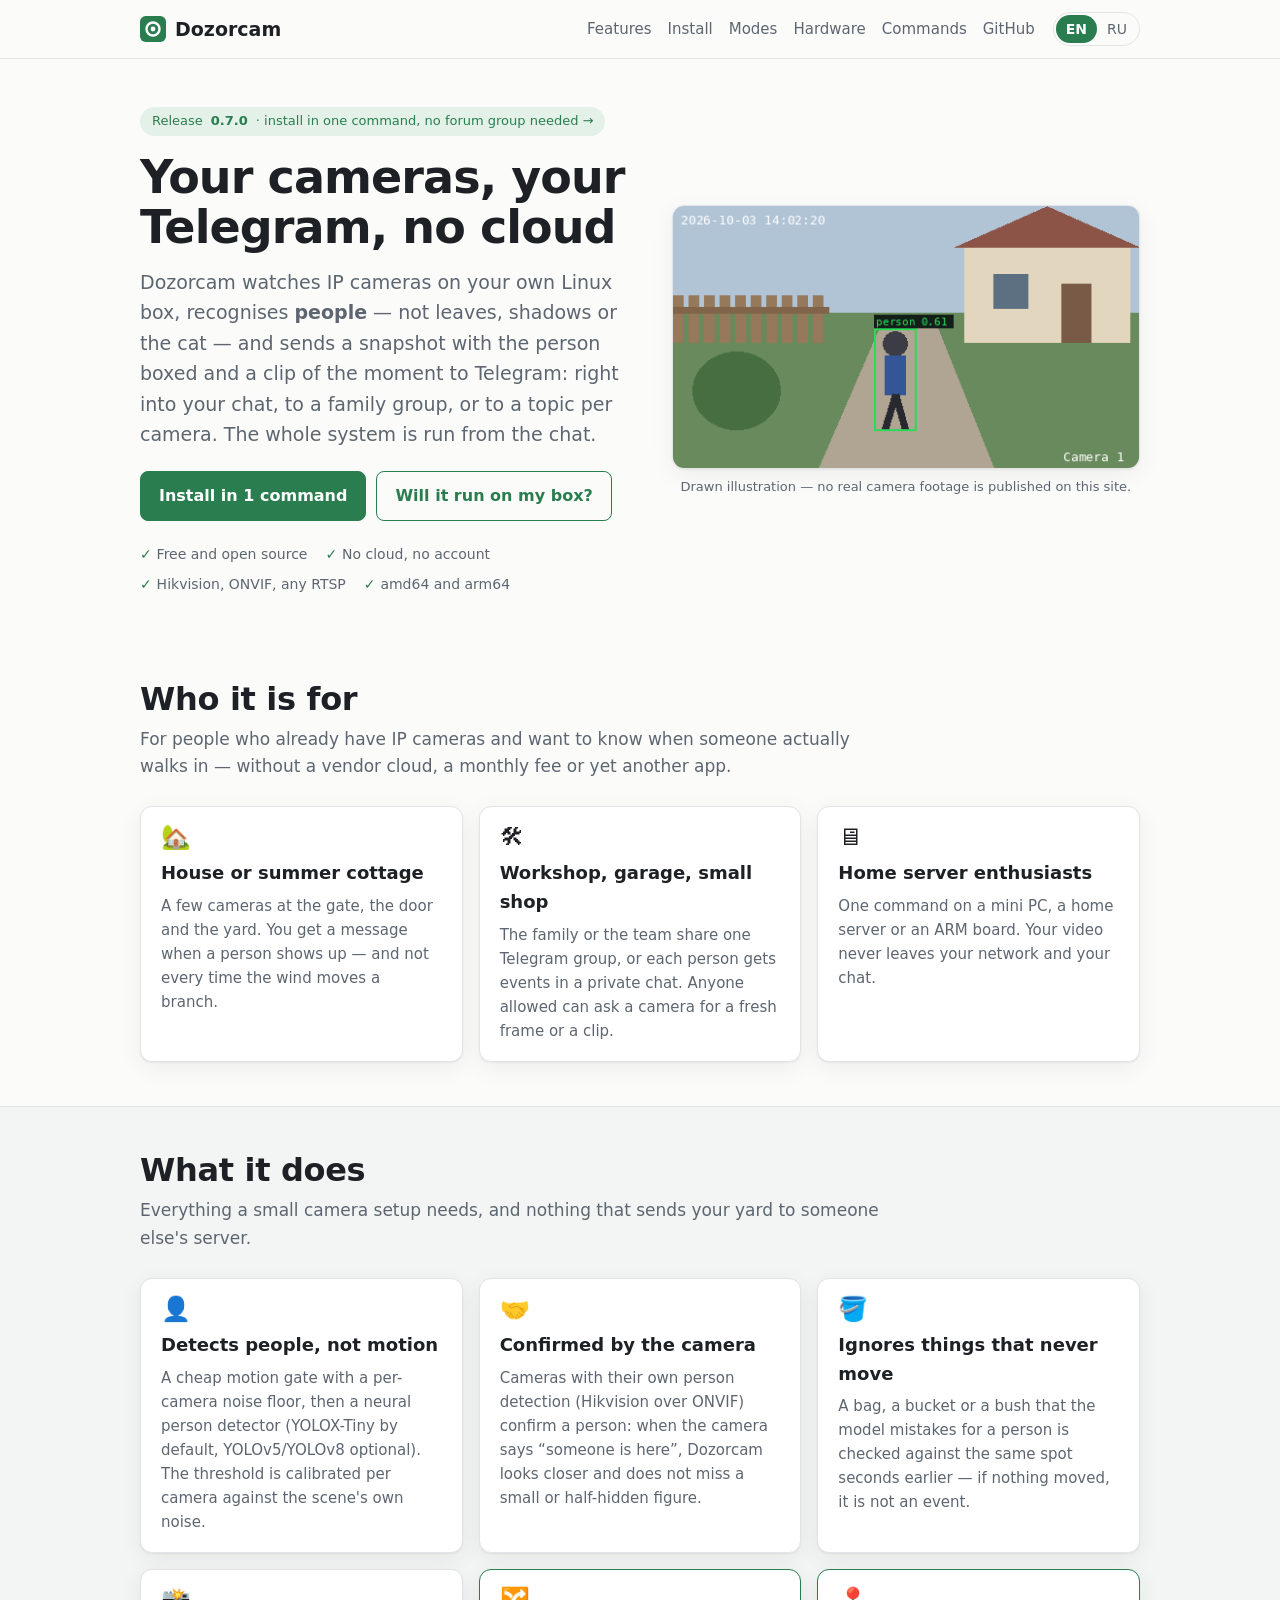
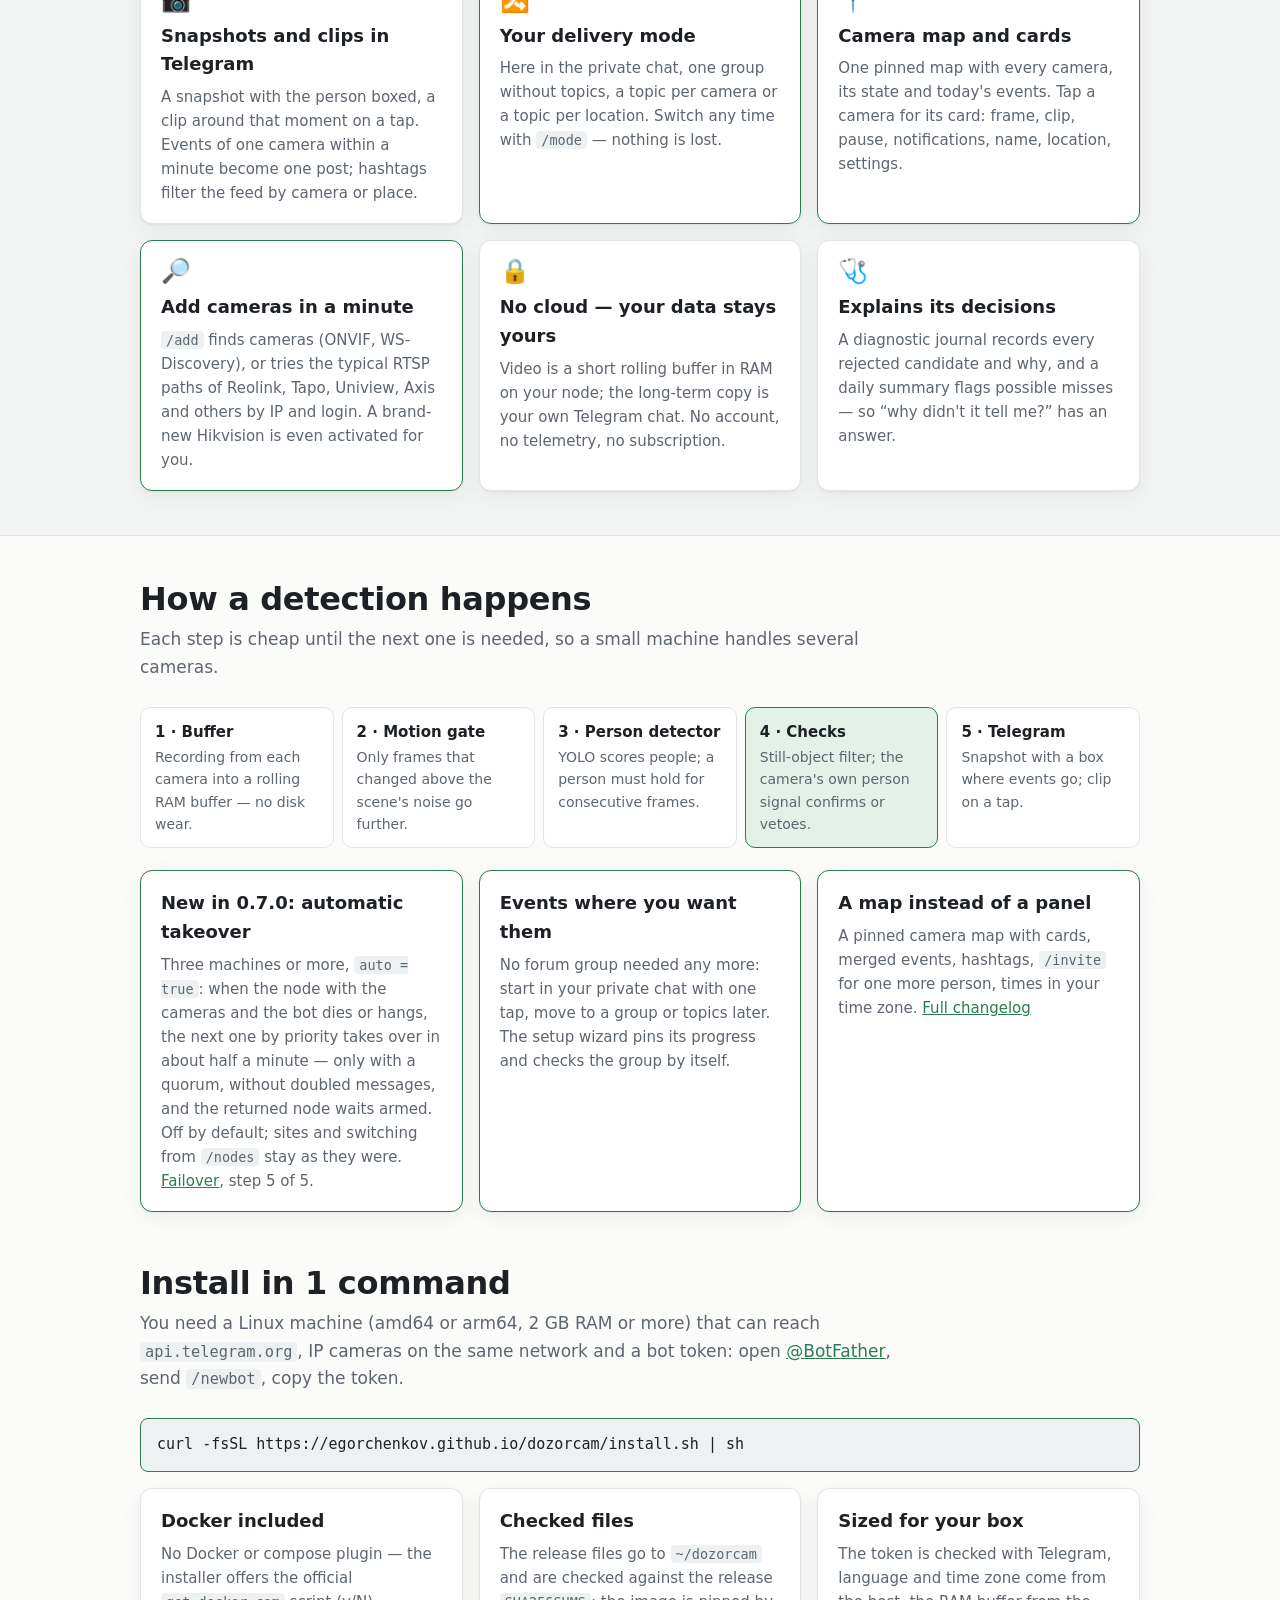
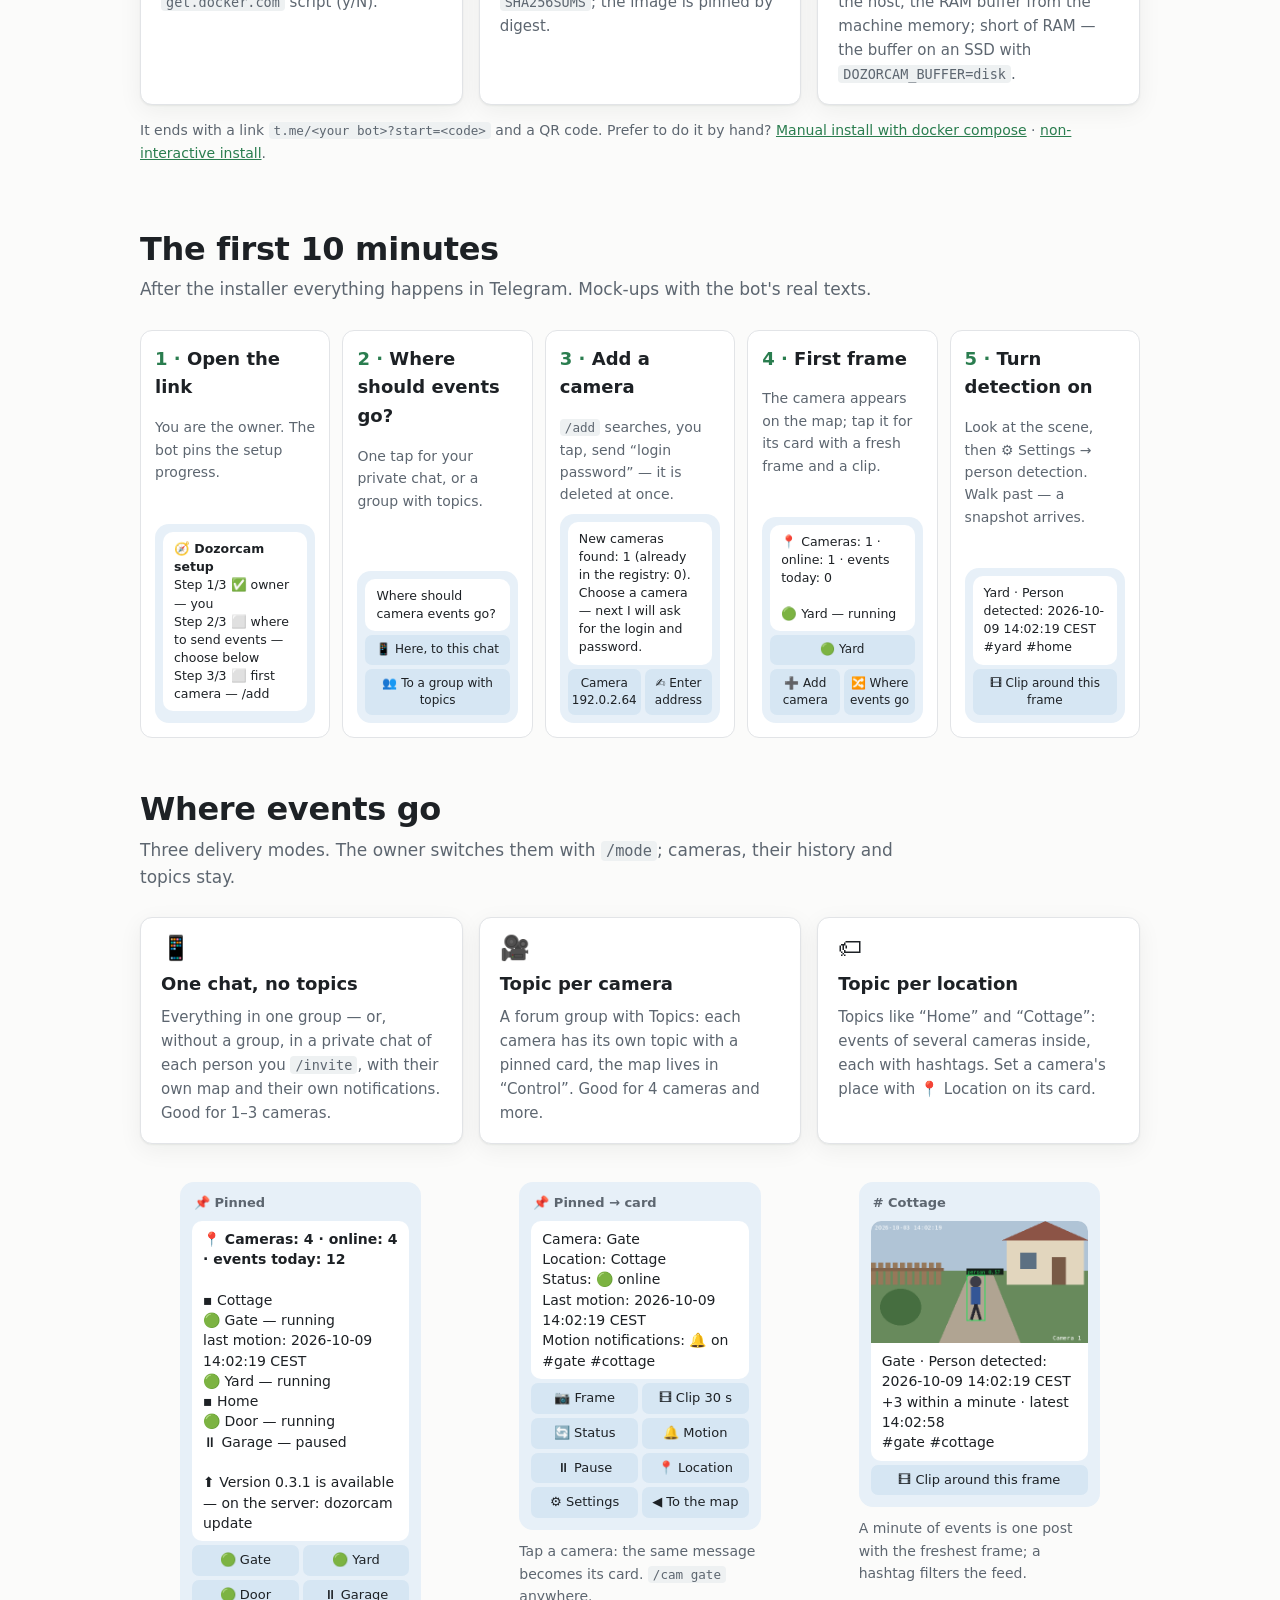
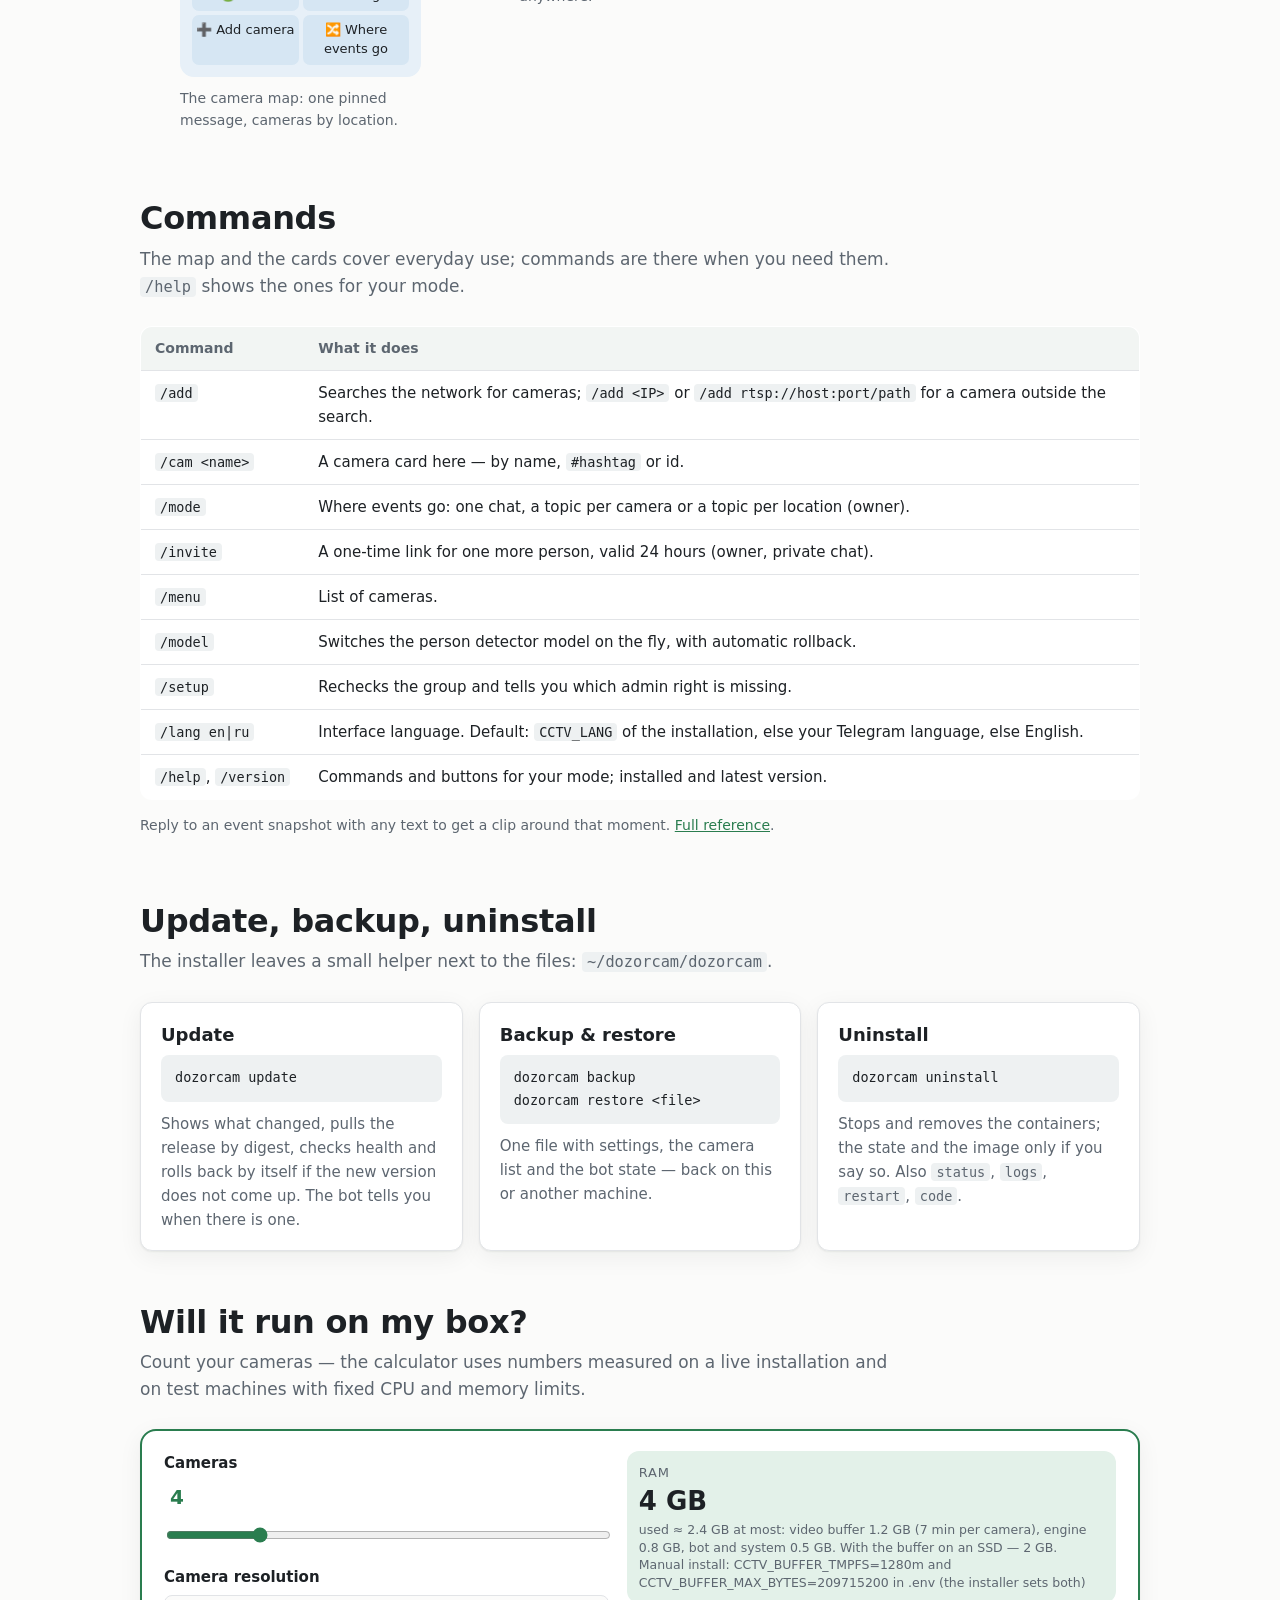
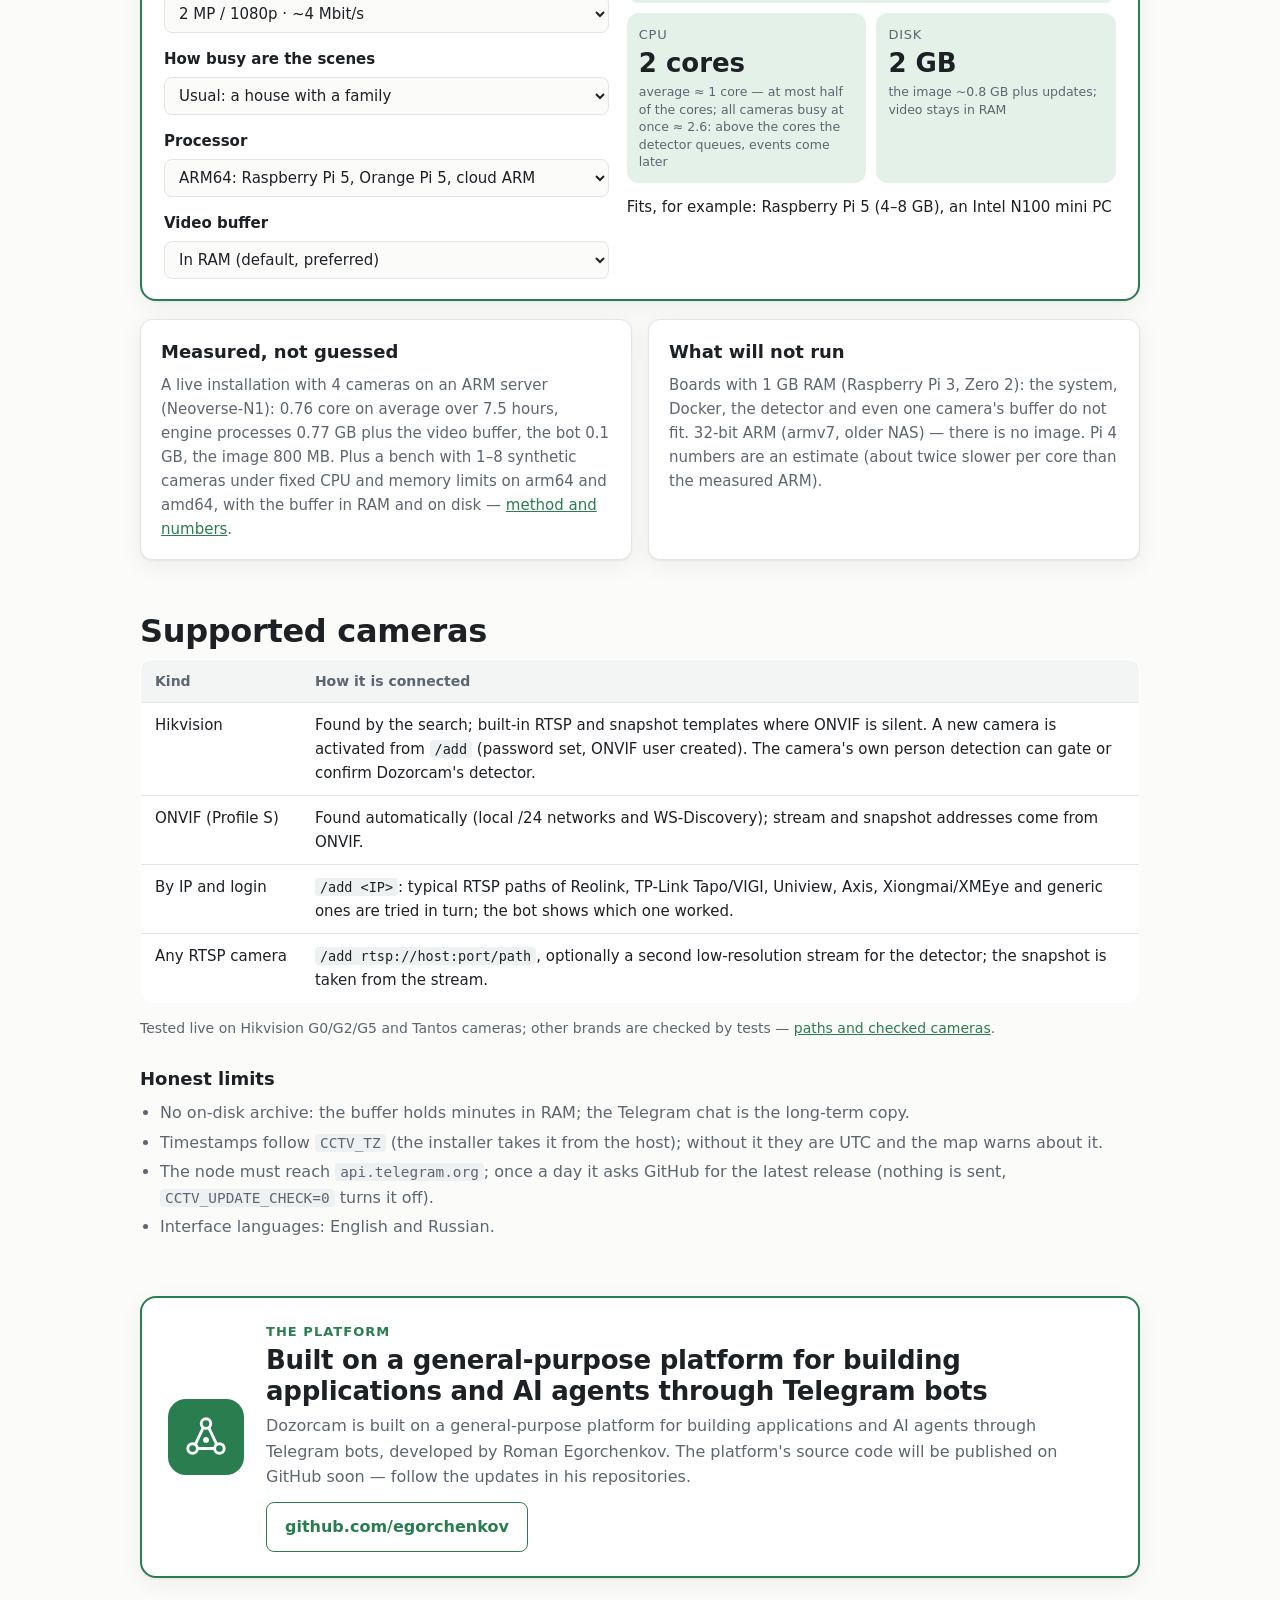
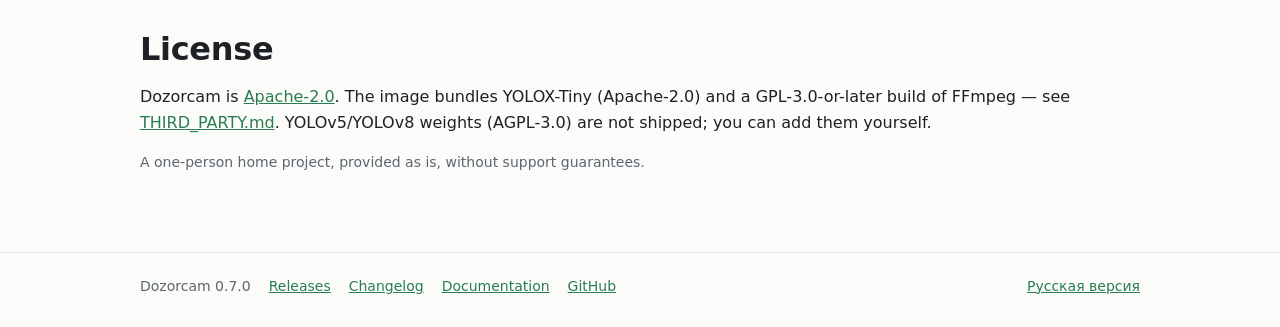
==== docs/site/index.html @ 299aeecd "Dozorcam 0.7.0" ====
<!doctype html>
<html lang="en">
<head>
<meta charset="utf-8">
<meta name="viewport" content="width=device-width, initial-scale=1">
<title>Dozorcam — self-hosted camera watcher with a Telegram front end</title>
<meta name="description" content="Dozorcam watches your IP cameras on your own Linux box, finds people and sends snapshots and clips to Telegram — to your chat, a group or a topic per camera. Install in one command. No cloud, no subscription.">
<meta property="og:title" content="Dozorcam — your cameras, your Telegram, no cloud">
<meta property="og:description" content="Self-hosted person detection for IP cameras with snapshots and clips in Telegram. Install in one command. Open source, Apache-2.0.">
<meta property="og:type" content="website">
<link rel="alternate" hreflang="ru" href="ru/">
<link rel="alternate" hreflang="en" href="./">
<link rel="icon" href="assets/favicon.svg" type="image/svg+xml">
<link rel="stylesheet" href="assets/style.css">
</head>
<body>
<header class="top">
  <div class="wrap">
    <a class="logo" href="./"><svg viewBox="0 0 32 32" aria-hidden="true"><rect width="32" height="32" rx="7" fill="#2a7d4f"/><circle cx="16" cy="16" r="8" fill="none" stroke="#fff" stroke-width="3"/><circle cx="16" cy="16" r="3" fill="#fff"/></svg>Dozorcam</a>
    <nav class="sections" aria-label="Sections">
      <a href="#features">Features</a><a href="#install">Install</a><a href="#modes">Modes</a><a href="#sizing">Hardware</a><a href="#usage">Commands</a><a href="https://github.com/egorchenkov/dozorcam">GitHub</a>
    </nav>
    <nav class="lang" aria-label="Language"><a href="./" aria-current="page">EN</a><a href="ru/" hreflang="ru" lang="ru">RU</a></nav>
  </div>
</header>

<main>
<div class="wrap">
<section class="hero" style="padding-top:48px">
  <div>
    <a class="badge" href="https://github.com/egorchenkov/dozorcam/releases/latest">Release <b><!--site:version-->0.7.0<!--/site--></b> · install in one command, no forum group needed →</a>
    <h1>Your cameras, your Telegram, no cloud</h1>
    <p class="lead">Dozorcam watches IP cameras on your own Linux box, recognises <b>people</b> — not leaves,
    shadows or the cat — and sends a snapshot with the person boxed and a clip of the moment to Telegram:
    right into your chat, to a family group, or to a topic per camera. The whole system is run from the chat.</p>
    <div class="cta">
      <a class="btn primary" href="#install">Install in 1 command</a>
      <a class="btn" href="#sizing">Will it run on my box?</a>
    </div>
    <ul class="facts">
      <li>Free and open source</li><li>No cloud, no account</li><li>Hikvision, ONVIF, any RTSP</li><li>amd64 and arm64</li>
    </ul>
  </div>
  <figure>
    <img src="assets/demo.gif" width="480" height="270" alt="Illustration: a person walks along a garden path and the detector draws a box around them">
    <figcaption>Drawn illustration — no real camera footage is published on this site.</figcaption>
  </figure>
</section>

<section id="who">
  <h2>Who it is for</h2>
  <p class="sub">For people who already have IP cameras and want to know when someone actually walks in — without
  a vendor cloud, a monthly fee or yet another app.</p>
  <div class="grid c3">
    <div class="card"><span class="ico">🏡</span><h3>House or summer cottage</h3><p>A few cameras at the gate, the door and the yard. You get a message when a person shows up — and not every time the wind moves a branch.</p></div>
    <div class="card"><span class="ico">🛠</span><h3>Workshop, garage, small shop</h3><p>The family or the team share one Telegram group, or each person gets events in a private chat. Anyone allowed can ask a camera for a fresh frame or a clip.</p></div>
    <div class="card"><span class="ico">🖥</span><h3>Home server enthusiasts</h3><p>One command on a mini PC, a home server or an ARM board. Your video never leaves your network and your chat.</p></div>
  </div>
</section>
</div>

<section id="features" class="alt">
<div class="wrap">
  <h2>What it does</h2>
  <p class="sub">Everything a small camera setup needs, and nothing that sends your yard to someone else's server.</p>
  <div class="grid c3">
    <div class="card"><span class="ico">👤</span><h3>Detects people, not motion</h3><p>A cheap motion gate with a per-camera noise floor, then a neural person detector (YOLOX-Tiny by default, YOLOv5/YOLOv8 optional). The threshold is calibrated per camera against the scene's own noise.</p></div>
    <div class="card"><span class="ico">🤝</span><h3>Confirmed by the camera</h3><p>Cameras with their own person detection (Hikvision over ONVIF) confirm a person: when the camera says “someone is here”, Dozorcam looks closer and does not miss a small or half-hidden figure.</p></div>
    <div class="card"><span class="ico">🪣</span><h3>Ignores things that never move</h3><p>A bag, a bucket or a bush that the model mistakes for a person is checked against the same spot seconds earlier — if nothing moved, it is not an event.</p></div>
    <div class="card"><span class="ico">📸</span><h3>Snapshots and clips in Telegram</h3><p>A snapshot with the person boxed, a clip around that moment on a tap. Events of one camera within a minute become one post; hashtags filter the feed by camera or place.</p></div>
    <div class="card new"><span class="ico">🔀</span><h3>Your delivery mode</h3><p>Here in the private chat, one group without topics, a topic per camera or a topic per location. Switch any time with <code>/mode</code> — nothing is lost.</p></div>
    <div class="card new"><span class="ico">📍</span><h3>Camera map and cards</h3><p>One pinned map with every camera, its state and today's events. Tap a camera for its card: frame, clip, pause, notifications, name, location, settings.</p></div>
    <div class="card new"><span class="ico">🔎</span><h3>Add cameras in a minute</h3><p><code>/add</code> finds cameras (ONVIF, WS-Discovery), or tries the typical RTSP paths of Reolink, Tapo, Uniview, Axis and others by IP and login. A brand-new Hikvision is even activated for you.</p></div>
    <div class="card"><span class="ico">🔒</span><h3>No cloud — your data stays yours</h3><p>Video is a short rolling buffer in RAM on your node; the long-term copy is your own Telegram chat. No account, no telemetry, no subscription.</p></div>
    <div class="card"><span class="ico">🩺</span><h3>Explains its decisions</h3><p>A diagnostic journal records every rejected candidate and why, and a daily summary flags possible misses — so “why didn't it tell me?” has an answer.</p></div>
  </div>
</div>
</section>

<div class="wrap">
<section id="how">
  <h2>How a detection happens</h2>
  <p class="sub">Each step is cheap until the next one is needed, so a small machine handles several cameras.</p>
  <ol class="flow">
    <li><b>1 · Buffer</b>Recording from each camera into a rolling RAM buffer — no disk wear.</li>
    <li><b>2 · Motion gate</b>Only frames that changed above the scene's noise go further.</li>
    <li><b>3 · Person detector</b>YOLO scores people; a person must hold for consecutive frames.</li>
    <li class="hl"><b>4 · Checks</b>Still-object filter; the camera's own person signal confirms or vetoes.</li>
    <li><b>5 · Telegram</b>Snapshot with a box where events go; clip on a tap.</li>
  </ol>
  <div class="grid c3" style="margin-top:22px">
    <div class="card new"><h3>New in 0.7.0: automatic takeover</h3><p>Three machines or more, <code>auto = true</code>: when the node with the cameras and the bot dies or hangs, the next one by priority takes over in about half a minute — only with a quorum, without doubled messages, and the returned node waits armed. Off by default; sites and switching from <code>/nodes</code> stay as they were. <a href="https://github.com/egorchenkov/dozorcam/blob/master/docs/failover.md">Failover</a>, step 5 of 5.</p></div>
    <div class="card new"><h3>Events where you want them</h3><p>No forum group needed any more: start in your private chat with one tap, move to a group or topics later. The setup wizard pins its progress and checks the group by itself.</p></div>
    <div class="card new"><h3>A map instead of a panel</h3><p>A pinned camera map with cards, merged events, hashtags, <code>/invite</code> for one more person, times in your time zone. <a href="https://github.com/egorchenkov/dozorcam/blob/master/CHANGELOG.md">Full changelog</a></p></div>
  </div>
</section>

<section id="install">
  <h2>Install in 1 command</h2>
  <p class="sub">You need a Linux machine (amd64 or arm64, 2 GB RAM or more) that can reach <code>api.telegram.org</code>, IP cameras on the same network and a bot token: open <a href="https://t.me/BotFather">@BotFather</a>, send <code>/newbot</code>, copy the token.</p>
<pre class="cmd"><code>curl -fsSL https://egorchenkov.github.io/dozorcam/install.sh | sh</code></pre>
  <div class="grid c3" style="margin-top:16px">
    <div class="card"><h3>Docker included</h3><p>No Docker or compose plugin — the installer offers the official <code>get.docker.com</code> script (y/N).</p></div>
    <div class="card"><h3>Checked files</h3><p>The release files go to <code>~/dozorcam</code> and are checked against the release <code>SHA256SUMS</code>; the image is pinned by digest.</p></div>
    <div class="card"><h3>Sized for your box</h3><p>The token is checked with Telegram, language and time zone come from the host, the RAM buffer from the machine memory; short of RAM — the buffer on an SSD with <code>DOZORCAM_BUFFER=disk</code>.</p></div>
  </div>
  <p class="note">It ends with a link <code>t.me/&lt;your bot&gt;?start=&lt;code&gt;</code> and a QR code. Prefer to do it by hand?
  <a href="https://github.com/egorchenkov/dozorcam/blob/master/docs/install.md#manual-install-with-docker-compose">Manual install with docker compose</a> ·
  <a href="https://github.com/egorchenkov/dozorcam/blob/master/docs/install.md#install-in-one-command">non-interactive install</a>.</p>
</section>

<section id="first">
  <h2>The first 10 minutes</h2>
  <p class="sub">After the installer everything happens in Telegram. Mock-ups with the bot's real texts.</p>
  <ol class="ten">
    <li><h3>Open the link</h3><p>You are the owner. The bot pins the setup progress.</p>
      <div class="chat mini"><div class="msg"><p><b>🧭 Dozorcam setup</b>
Step 1/3 ✅ owner — you
Step 2/3 ⬜ where to send events — choose below
Step 3/3 ⬜ first camera — /add</p></div></div></li>
    <li><h3>Where should events go?</h3><p>One tap for your private chat, or a group with topics.</p>
      <div class="chat mini"><div class="msg"><p>Where should camera events go?</p></div>
        <div class="btns"><span class="w">📱 Here, to this chat</span><span class="w">👥 To a group with topics</span></div></div></li>
    <li><h3>Add a camera</h3><p><code>/add</code> searches, you tap, send “login password” — it is deleted at once.</p>
      <div class="chat mini"><div class="msg"><p>New cameras found: 1 (already in the registry: 0).
Choose a camera — next I will ask for the login and password.</p></div>
        <div class="btns"><span>Camera 192.0.2.64</span><span>✍️ Enter address</span></div></div></li>
    <li><h3>First frame</h3><p>The camera appears on the map; tap it for its card with a fresh frame and a clip.</p>
      <div class="chat mini"><div class="msg"><p>📍 Cameras: 1 · online: 1 · events today: 0

🟢 Yard — running</p></div>
        <div class="btns"><span class="w">🟢 Yard</span><span>➕ Add camera</span><span>🔀 Where events go</span></div></div></li>
    <li><h3>Turn detection on</h3><p>Look at the scene, then ⚙️ Settings → person detection. Walk past — a snapshot arrives.</p>
      <div class="chat mini"><div class="msg"><p>Yard · Person detected: 2026-10-09 14:02:19 CEST
#yard #home</p></div>
        <div class="btns"><span class="w">🎞 Clip around this frame</span></div></div></li>
  </ol>
</section>

<section id="modes">
  <h2>Where events go</h2>
  <p class="sub">Three delivery modes. The owner switches them with <code>/mode</code>; cameras, their history and topics stay.</p>
  <div class="grid c3">
    <div class="card"><span class="ico">📱</span><h3>One chat, no topics</h3><p>Everything in one group — or, without a group, in a private chat of each person you <code>/invite</code>, with their own map and their own notifications. Good for 1–3 cameras.</p></div>
    <div class="card"><span class="ico">🎥</span><h3>Topic per camera</h3><p>A forum group with Topics: each camera has its own topic with a pinned card, the map lives in “Control”. Good for 4 cameras and more.</p></div>
    <div class="card"><span class="ico">🏷</span><h3>Topic per location</h3><p>Topics like “Home” and “Cottage”: events of several cameras inside, each with hashtags. Set a camera's place with 📍 Location on its card.</p></div>
  </div>
  <div class="shots" style="margin-top:22px">
    <figure class="shot">
      <div class="chat" aria-label="Camera map, illustration">
        <div class="topic">📌 Pinned</div>
        <div class="msg"><p class="mono"><b>📍 Cameras: 4 · online: 4 · events today: 12</b>

▪️ Cottage
🟢 Gate — running
    last motion: 2026-10-09 14:02:19 CEST
🟢 Yard — running
▪️ Home
🟢 Door — running
⏸ Garage — paused

⬆️ Version 0.3.1 is available — on the server: dozorcam update</p></div>
        <div class="btns"><span>🟢 Gate</span><span>🟢 Yard</span><span>🟢 Door</span><span>⏸ Garage</span><span>➕ Add camera</span><span>🔀 Where events go</span></div>
      </div>
      <figcaption>The camera map: one pinned message, cameras by location.</figcaption>
    </figure>
    <figure class="shot">
      <div class="chat" aria-label="Camera card, illustration">
        <div class="topic">📌 Pinned → card</div>
        <div class="msg"><p>Camera: Gate
Location: Cottage
Status: 🟢 online
Last motion: 2026-10-09 14:02:19 CEST
Motion notifications: 🔔 on
#gate #cottage</p></div>
        <div class="btns"><span>📷 Frame</span><span>🎞 Clip 30 s</span><span>🔄 Status</span><span>🔔 Motion</span><span>⏸ Pause</span><span>📍 Location</span><span>⚙️ Settings</span><span>◀ To the map</span></div>
      </div>
      <figcaption>Tap a camera: the same message becomes its card. <code>/cam gate</code> anywhere.</figcaption>
    </figure>
    <figure class="shot">
      <div class="chat" aria-label="Merged event, illustration">
        <div class="topic"># Cottage</div>
        <div class="msg"><img src="assets/event.png" width="480" height="270" alt="Event snapshot: a person on the path inside a detection box">
          <p>Gate · Person detected: 2026-10-09 14:02:19 CEST
+3 within a minute · latest 14:02:58
#gate #cottage</p></div>
        <div class="btns"><span class="w">🎞 Clip around this frame</span></div>
      </div>
      <figcaption>A minute of events is one post with the freshest frame; a hashtag filters the feed.</figcaption>
    </figure>
  </div>
</section>

<section id="usage">
  <h2>Commands</h2>
  <p class="sub">The map and the cards cover everyday use; commands are there when you need them. <code>/help</code> shows the ones for your mode.</p>
  <div class="table-scroll">
  <table>
    <tr><th>Command</th><th>What it does</th></tr>
    <tr><td><code>/add</code></td><td>Searches the network for cameras; <code>/add &lt;IP&gt;</code> or <code>/add rtsp://host:port/path</code> for a camera outside the search.</td></tr>
    <tr><td><code>/cam &lt;name&gt;</code></td><td>A camera card here — by name, <code>#hashtag</code> or id.</td></tr>
    <tr><td><code>/mode</code></td><td>Where events go: one chat, a topic per camera or a topic per location (owner).</td></tr>
    <tr><td><code>/invite</code></td><td>A one-time link for one more person, valid 24 hours (owner, private chat).</td></tr>
    <tr><td><code>/menu</code></td><td>List of cameras.</td></tr>
    <tr><td><code>/model</code></td><td>Switches the person detector model on the fly, with automatic rollback.</td></tr>
    <tr><td><code>/setup</code></td><td>Rechecks the group and tells you which admin right is missing.</td></tr>
    <tr><td><code>/lang en|ru</code></td><td>Interface language. Default: <code>CCTV_LANG</code> of the installation, else your Telegram language, else English.</td></tr>
    <tr><td><code>/help</code>, <code>/version</code></td><td>Commands and buttons for your mode; installed and latest version.</td></tr>
  </table>
  </div>
  <p class="note">Reply to an event snapshot with any text to get a clip around that moment.
  <a href="https://github.com/egorchenkov/dozorcam/blob/master/docs/reference.md">Full reference</a>.</p>
</section>

<section id="life">
  <h2>Update, backup, uninstall</h2>
  <p class="sub">The installer leaves a small helper next to the files: <code>~/dozorcam/dozorcam</code>.</p>
  <div class="grid c3">
    <div class="card"><h3>Update</h3><pre><code>dozorcam update</code></pre><p>Shows what changed, pulls the release by digest, checks health and rolls back by itself if the new version does not come up. The bot tells you when there is one.</p></div>
    <div class="card"><h3>Backup &amp; restore</h3><pre><code>dozorcam backup
dozorcam restore &lt;file&gt;</code></pre><p>One file with settings, the camera list and the bot state — back on this or another machine.</p></div>
    <div class="card"><h3>Uninstall</h3><pre><code>dozorcam uninstall</code></pre><p>Stops and removes the containers; the state and the image only if you say so. Also <code>status</code>, <code>logs</code>, <code>restart</code>, <code>code</code>.</p></div>
  </div>
</section>

<section id="sizing">
  <h2>Will it run on my box?</h2>
  <p class="sub">Count your cameras — the calculator uses numbers measured on a live installation and on test machines with fixed CPU and memory limits.</p>
  <div class="calc" id="calc">
    <form class="calc-in" onsubmit="return false">
      <label>Cameras <output id="c-n-out">4</output>
        <input type="range" id="c-n" min="1" max="16" value="4"></label>
      <label>Camera resolution
        <select id="c-res">
          <option value="4">2 MP / 1080p · ~4 Mbit/s</option>
          <option value="6">4–5 MP · ~6 Mbit/s</option>
          <option value="8">8 MP / 4K · ~8 Mbit/s</option>
          <option value="2">H.265 or a low bitrate · ~2 Mbit/s</option>
        </select></label>
      <label>How busy are the scenes
        <select id="c-act">
          <option value="0.05">Quiet: a yard, a door at night</option>
          <option value="0.15" selected>Usual: a house with a family</option>
          <option value="0.4">Busy: a street, trees in the wind</option>
        </select></label>
      <label>Processor
        <select id="c-arch">
          <option value="arm">ARM64: Raspberry Pi 5, Orange Pi 5, cloud ARM</option>
          <option value="n100">x86-64 mini PC: Intel N100 and similar</option>
          <option value="x86">x86-64 desktop or server CPU, 2020 or newer</option>
          <option value="a72">ARM64, older: Raspberry Pi 4</option>
        </select></label>
      <label>Video buffer
        <select id="c-buf">
          <option value="ram" selected>In RAM (default, preferred)</option>
          <option value="ssd">On an SSD (when RAM is short)</option>
        </select></label>
    </form>
    <div class="calc-out" aria-live="polite">
      <div class="res"><span>RAM</span><b id="r-ram">4 GB</b><small id="r-ram-d"></small></div>
      <div class="res"><span>CPU</span><b id="r-cpu">4 cores</b><small id="r-cpu-d"></small></div>
      <div class="res"><span>Disk</span><b id="r-disk">2 GB</b><small id="r-disk-d">the image ~0.8 GB plus updates; video stays in RAM</small></div>
      <p class="pick" id="r-pick"></p>
      <p class="warn" id="r-warn" hidden></p>
    </div>
  </div>
  <noscript><p class="note">The calculator needs JavaScript. Rule of thumb for 2 MP cameras: 1–2 — 2 GB RAM and 2 cores, 3–4 — 4 GB and 2 cores, 5–8 — 4–6 GB and 4 cores, 9–16 — 8–16 GB and 6–8 cores; with the video buffer on an SSD RAM drops to 2 GB up to 6 cameras and 4 GB up to 16.</p></noscript>
  <div class="grid c2" style="margin-top:18px">
    <div class="card"><h3>Measured, not guessed</h3><p>A live installation with 4 cameras on an ARM server (Neoverse-N1): 0.76 core on average over 7.5 hours, engine processes 0.77 GB plus the video buffer, the bot 0.1 GB, the image 800 MB. Plus a bench with 1–8 synthetic cameras under fixed CPU and memory limits on arm64 and amd64, with the buffer in RAM and on disk — <a href="https://github.com/egorchenkov/dozorcam/blob/master/docs/sizing.md">method and numbers</a>.</p></div>
    <div class="card"><h3>What will not run</h3><p>Boards with 1 GB RAM (Raspberry Pi 3, Zero 2): the system, Docker, the detector and even one camera's buffer do not fit. 32-bit ARM (armv7, older NAS) — there is no image. Pi 4 numbers are an estimate (about twice slower per core than the measured ARM).</p></div>
  </div>
</section>

<section id="cameras">
  <h2>Supported cameras</h2>
  <div class="table-scroll">
  <table>
    <tr><th>Kind</th><th>How it is connected</th></tr>
    <tr><td>Hikvision</td><td>Found by the search; built-in RTSP and snapshot templates where ONVIF is silent. A new camera is activated from <code>/add</code> (password set, ONVIF user created). The camera's own person detection can gate or confirm Dozorcam's detector.</td></tr>
    <tr><td>ONVIF (Profile S)</td><td>Found automatically (local /24 networks and WS-Discovery); stream and snapshot addresses come from ONVIF.</td></tr>
    <tr><td>By IP and login</td><td><code>/add &lt;IP&gt;</code>: typical RTSP paths of Reolink, TP-Link Tapo/VIGI, Uniview, Axis, Xiongmai/XMEye and generic ones are tried in turn; the bot shows which one worked.</td></tr>
    <tr><td>Any RTSP camera</td><td><code>/add rtsp://host:port/path</code>, optionally a second low-resolution stream for the detector; the snapshot is taken from the stream.</td></tr>
  </table>
  </div>
  <p class="note">Tested live on Hikvision G0/G2/G5 and Tantos cameras; other brands are checked by tests — <a href="https://github.com/egorchenkov/dozorcam/blob/master/docs/cameras.md">paths and checked cameras</a>.</p>
  <h3 style="margin-top:26px">Honest limits</h3>
  <ul class="limits">
    <li>No on-disk archive: the buffer holds minutes in RAM; the Telegram chat is the long-term copy.</li>
    <li>Timestamps follow <code>CCTV_TZ</code> (the installer takes it from the host); without it they are UTC and the map warns about it.</li>
    <li>The node must reach <code>api.telegram.org</code>; once a day it asks GitHub for the latest release (nothing is sent, <code>CCTV_UPDATE_CHECK=0</code> turns it off).</li>
    <li>Interface languages: English and Russian.</li>
  </ul>
</section>

<section id="platform">
  <div class="platform">
    <div class="mark" aria-hidden="true"><svg viewBox="0 0 48 48" fill="none" stroke="#fff" stroke-width="3" stroke-linecap="round" stroke-linejoin="round"><circle cx="24" cy="10" r="5"/><circle cx="10" cy="36" r="5"/><circle cx="38" cy="36" r="5"/><path d="M21 14.5 13 31.5M27 14.5l8 17M15 36h18"/><circle cx="24" cy="27" r="3" fill="#fff" stroke="none"/></svg></div>
    <div>
      <div class="kicker">The platform</div>
      <h2>Built on <!--site:platform.en-->a general-purpose platform for building applications and AI agents through Telegram bots<!--/site--></h2>
      <p>Dozorcam is built on <!--site:platform.en-->a general-purpose platform for building applications and AI agents through Telegram bots<!--/site-->, developed by Roman Egorchenkov.
      The platform's source code will be published on GitHub soon — follow the updates in his repositories.</p>
      <a class="btn" href="https://github.com/egorchenkov">github.com/egorchenkov</a>
    </div>
  </div>
</section>

<section id="license">
  <h2>License</h2>
  <p>Dozorcam is <a href="https://github.com/egorchenkov/dozorcam/blob/master/LICENSE">Apache-2.0</a>. The image bundles
  YOLOX-Tiny (Apache-2.0) and a GPL-3.0-or-later build of FFmpeg — see
  <a href="https://github.com/egorchenkov/dozorcam/blob/master/THIRD_PARTY.md">THIRD_PARTY.md</a>. YOLOv5/YOLOv8 weights
  (AGPL-3.0) are not shipped; you can add them yourself.</p>
  <p class="note">A one-person home project, provided as is, without support guarantees.</p>
</section>
</div>
</main>

<footer>
  <div class="wrap">
    <span>Dozorcam <!--site:version-->0.7.0<!--/site--></span>
    <a href="https://github.com/egorchenkov/dozorcam/releases">Releases</a>
    <a href="https://github.com/egorchenkov/dozorcam/blob/master/CHANGELOG.md">Changelog</a>
    <a href="https://github.com/egorchenkov/dozorcam/blob/master/docs/README.md">Documentation</a>
    <a href="https://github.com/egorchenkov/dozorcam">GitHub</a>
    <span class="sep"></span>
    <a href="ru/" hreflang="ru" lang="ru">Русская версия</a>
  </div>
</footer>
<script>
var CALC_TEXT = {
  gb: " GB", cores: function (n) { return n + (n === 1 ? " core" : " cores"); },
  over: "more than 32 GB",
  ramD: "used ≈ {use} GB at most: video buffer {buf} GB ({min} min per camera), engine {eng} GB, bot and system {sys} GB",
  ramSsd: "used ≈ {use} GB: engine {eng} GB, bot and system {sys} GB; the video buffer is on the SSD",
  ssdHint: "With the buffer on an SSD — {gb} GB",
  tmpfs: "Manual install: CCTV_BUFFER_TMPFS={tmpfs}m and CCTV_BUFFER_MAX_BYTES={cap} in .env (the installer sets both)",
  cpuD: "average ≈ {avg} core — at most half of the cores; all cameras busy at once ≈ {peak}: above the cores the detector queues, events come later",
  diskRam: "the image ~0.8 GB plus updates; video stays in RAM",
  diskSsd: "SSD: image and updates plus the buffer {buf} GB; writes ≈ {rate} MB/s nonstop, ≈ {tb} TB a year — compare with the TBW of your SSD. Not an HDD or an SD card",
  pick: { 2: "Raspberry Pi 4/5 (2 GB+), Orange Pi 5, any mini PC", 4: "Raspberry Pi 5 (4–8 GB), an Intel N100 mini PC",
          8: "Intel N100/N305 mini PC with 8 GB, a home server", 16: "a home server or a NAS with 16 GB (amd64/arm64)",
          32: "a server with 32 GB — or split cameras between two installations" },
  example: "Fits, for example: ",
  slow: "Pi 4 numbers are an estimate: its cores are about twice slower than the measured ARM.",
  lag: "So many busy scenes keep the detector queue full: events will come late. Use the camera's own person detection or split the cameras between two installations.",
  est: "Mini PC numbers are an estimate: an N100 core counted like one vCPU of the measured x86 server, the person model a bit slower (no AVX-512).",
  split: "More than 16 GB: better split the cameras between two installations."
};
</script>
<script src="assets/calc.js"></script>
</body>
</html>
---- docs/site/assets/style.css ----
:root {
  --bg: #fbfbfa; --bg2: #f2f5f3; --fg: #1d2125; --muted: #5d6670; --line: #e2e4e7;
  --accent: #2a7d4f; --accent-soft: #e3f1e9; --code: #eef1f2; --card: #ffffff;
  --tg: #e7f0f8; --tg-btn: #d6e6f3; --tg-msg: #ffffff; --warn: #9a6a12;
  --shadow: 0 1px 2px rgba(20, 30, 25, .06), 0 6px 24px rgba(20, 30, 25, .06);
}
@media (prefers-color-scheme: dark) {
  :root { --bg: #15181b; --bg2: #1b1f23; --fg: #e6e8ea; --muted: #9aa3ad; --line: #2b3036;
          --accent: #5cc48a; --accent-soft: #1d3428; --code: #1f2428; --card: #1c2024;
          --tg: #1e2a35; --tg-btn: #26394a; --tg-msg: #17212b; --warn: #e0b45a;
          --shadow: 0 1px 2px rgba(0, 0, 0, .3), 0 6px 24px rgba(0, 0, 0, .25); }
}
* { box-sizing: border-box; }
html { scroll-behavior: smooth; scroll-padding-top: 70px; }
body { margin: 0; background: var(--bg); color: var(--fg);
       font: 16px/1.6 system-ui, -apple-system, "Segoe UI", Roboto, sans-serif;
       -webkit-text-size-adjust: 100%; }
a { color: var(--accent); }
img { max-width: 100%; }
.wrap { max-width: 1040px; margin: 0 auto; padding: 0 20px; }

/* Шапка: логотип, якоря разделов, язык */
header.top { position: sticky; top: 0; z-index: 5; background: color-mix(in srgb, var(--bg) 88%, transparent);
             backdrop-filter: blur(8px); border-bottom: 1px solid var(--line); }
header.top .wrap { display: flex; align-items: center; gap: 18px; height: 58px; }
.logo { display: flex; align-items: center; gap: 9px; font-weight: 700; font-size: 19px;
        color: var(--fg); text-decoration: none; white-space: nowrap; }
.logo svg { width: 26px; height: 26px; flex: none; }
nav.sections { display: flex; gap: 16px; margin-left: auto; font-size: 15px; }
nav.sections a, nav.lang a { color: var(--muted); text-decoration: none; }
nav.sections a:hover, nav.lang a:hover { color: var(--fg); }
nav.lang { display: flex; border: 1px solid var(--line); border-radius: 999px; padding: 2px; font-size: 14px; }
nav.lang a { padding: 3px 10px; border-radius: 999px; }
nav.lang a[aria-current] { background: var(--accent); color: #fff; font-weight: 600; }

/* Первый экран */
.hero { display: grid; grid-template-columns: 1.05fr 1fr; gap: 40px; align-items: center; padding: 56px 0 40px; }
.badge { display: inline-flex; gap: 8px; align-items: center; font-size: 13px; color: var(--accent);
         background: var(--accent-soft); border-radius: 999px; padding: 4px 12px; text-decoration: none; }
.badge b { font-weight: 700; }
h1 { font-size: 46px; line-height: 1.1; letter-spacing: -0.02em; margin: 16px 0 14px; }
.lead { font-size: 19px; color: var(--muted); margin: 0 0 22px; }
.cta { display: flex; flex-wrap: wrap; gap: 10px; }
.btn { display: inline-block; padding: 11px 18px; border-radius: 8px; border: 1px solid var(--accent);
       text-decoration: none; font-weight: 600; }
.btn.primary { background: var(--accent); color: #fff; }
.facts { display: flex; flex-wrap: wrap; gap: 8px 18px; margin: 22px 0 0; padding: 0; list-style: none;
         font-size: 14px; color: var(--muted); }
.facts li::before { content: "✓ "; color: var(--accent); font-weight: 700; }
.hero figure { margin: 0; }
.hero img { display: block; width: 100%; height: auto; border-radius: 12px; border: 1px solid var(--line);
            box-shadow: var(--shadow); }
.hero figcaption { font-size: 13px; color: var(--muted); margin-top: 8px; text-align: center; }

/* Разделы */
section { padding: 44px 0 8px; }
section.alt { background: var(--bg2); border-top: 1px solid var(--line); border-bottom: 1px solid var(--line);
              padding-bottom: 44px; margin-top: 36px; }
h2 { font-size: 32px; line-height: 1.2; letter-spacing: -0.01em; margin: 0 0 8px; }
.sub { color: var(--muted); font-size: 17px; margin: 0 0 26px; max-width: 760px; }
h3 { font-size: 18px; margin: 0 0 6px; }

.grid { display: grid; gap: 16px; }
.grid > *, .shots > *, .hero > * { min-width: 0; }
.grid.c3 { grid-template-columns: repeat(3, 1fr); }
.grid.c2 { grid-template-columns: repeat(2, 1fr); }
.card { background: var(--card); border: 1px solid var(--line); border-radius: 12px; padding: 18px 20px;
        box-shadow: var(--shadow); }
.card p { margin: 0; color: var(--muted); font-size: 15px; }
.card .ico { font-size: 24px; line-height: 1; margin-bottom: 10px; display: block; }
.card.new { border-color: var(--accent); }

/* Как устроено распознавание */
.flow { display: flex; flex-wrap: wrap; align-items: stretch; gap: 8px; margin: 6px 0 14px; padding: 0; list-style: none; }
.flow li { flex: 1 1 140px; background: var(--card); border: 1px solid var(--line); border-radius: 10px;
           padding: 12px 14px; font-size: 14px; color: var(--muted); position: relative; }
.flow li b { display: block; color: var(--fg); font-size: 15px; margin-bottom: 2px; }
.flow li.hl { border-color: var(--accent); background: var(--accent-soft); }

/* Установка */
ol.steps { list-style: none; counter-reset: s; padding: 0; margin: 0; display: grid; gap: 14px; }
ol.steps > li { min-width: 0; counter-increment: s; position: relative; padding: 16px 20px 16px 64px; background: var(--card);
                border: 1px solid var(--line); border-radius: 12px; }
ol.steps > li::before { content: counter(s); position: absolute; left: 18px; top: 16px; width: 32px; height: 32px;
                        border-radius: 50%; background: var(--accent); color: #fff; font-weight: 700;
                        display: grid; place-items: center; }
ol.steps h3 { margin-top: 4px; }
pre { background: var(--code); padding: 12px 14px; border-radius: 8px; overflow-x: auto;
      font-size: 13.5px; line-height: 1.5; margin: 10px 0 6px; }
code { font-family: ui-monospace, "DejaVu Sans Mono", Menlo, monospace; font-size: 0.9em;
       background: var(--code); padding: 1px 5px; border-radius: 4px; overflow-wrap: anywhere; }
pre code { background: none; padding: 0; font-size: inherit; overflow-wrap: normal; }

/* Команды и таблицы */
table { border-collapse: collapse; width: 100%; font-size: 15px; background: var(--card);
        border: 1px solid var(--line); border-radius: 12px; overflow: hidden; }
th, td { text-align: left; padding: 10px 14px; border-bottom: 1px solid var(--line); vertical-align: top; }
tr:last-child td { border-bottom: 0; }
th { background: var(--bg2); font-size: 14px; color: var(--muted); font-weight: 600; }
td:first-child { white-space: nowrap; }
.table-scroll { overflow-x: auto; }

/* Макеты Telegram (иллюстрации, не снимки реальных камер) */
.shots { display: grid; grid-template-columns: repeat(3, 1fr); gap: 18px; align-items: start; }
.shot figcaption { font-size: 14px; color: var(--muted); margin-top: 10px; }
.chat { background: var(--tg); border-radius: 14px; padding: 12px; font-size: 14px; line-height: 1.45; }
.chat .topic { font-size: 13px; color: var(--muted); margin: 0 0 8px 2px; font-weight: 600; }
.chat .msg { background: var(--tg-msg); border-radius: 10px; overflow: hidden; margin-bottom: 4px; }
.chat .msg img { display: block; width: 100%; height: auto; }
.chat .msg p { margin: 0; padding: 8px 11px; white-space: pre-line; }
.chat .msg .mono { font-variant-numeric: tabular-nums; }
.chat .btns { display: grid; grid-template-columns: 1fr 1fr; gap: 4px; }
.chat .btns span { background: var(--tg-btn); border-radius: 7px; padding: 6px 4px; text-align: center; font-size: 13px; }
.chat .btns span.w { grid-column: 1 / -1; }
.muted { color: var(--muted); }
.note { font-size: 14px; color: var(--muted); }

/* «Создано на платформе» */
.platform { display: grid; grid-template-columns: auto 1fr; gap: 22px; align-items: center; background: var(--card);
            border: 2px solid var(--accent); border-radius: 16px; padding: 24px 26px; box-shadow: var(--shadow); }
.platform .mark { width: 76px; height: 76px; border-radius: 18px; background: var(--accent); color: #fff;
                  display: grid; place-items: center; }
.platform .mark svg { width: 46px; height: 46px; }
.platform .kicker { font-size: 13px; text-transform: uppercase; letter-spacing: .08em; color: var(--accent); font-weight: 700; }
.platform h2 { font-size: 26px; margin: 2px 0 6px; }
.platform p { margin: 0 0 12px; color: var(--muted); }

.limits { margin: 0; padding-left: 20px; color: var(--muted); }
.limits li { margin-bottom: 4px; }

/* Установка одной командой */
pre.cmd { font-size: 15px; padding: 14px 16px; border: 1px solid var(--accent); }

/* Первые 10 минут: пять шагов с мини-макетами */
ol.ten { list-style: none; counter-reset: t; padding: 0; margin: 0; display: grid;
         grid-template-columns: repeat(5, 1fr); gap: 12px; }
ol.ten > li { min-width: 0; counter-increment: t; background: var(--card); border: 1px solid var(--line);
              border-radius: 12px; padding: 14px; display: flex; flex-direction: column; gap: 8px; }
ol.ten > li h3::before { content: counter(t) " · "; color: var(--accent); }
ol.ten > li > p { margin: 0; color: var(--muted); font-size: 14px; }
.chat.mini { margin-top: auto; padding: 8px; font-size: 12.5px; }
.chat.mini .btns span { font-size: 12px; }
.card pre { margin: 6px 0 10px; }

/* Калькулятор железа */
.calc { display: grid; grid-template-columns: 1fr 1.1fr; gap: 18px; background: var(--card);
        border: 2px solid var(--accent); border-radius: 16px; padding: 20px 22px; box-shadow: var(--shadow); }
.calc > * { min-width: 0; }
.calc-in { display: grid; gap: 14px; }
.calc-in label { display: grid; gap: 6px; font-weight: 600; font-size: 15px; }
.calc-in output { color: var(--accent); font-size: 20px; margin-left: 6px; }
.calc-in select, .calc-in input { font: inherit; font-weight: 400; color: var(--fg); background: var(--bg);
        border: 1px solid var(--line); border-radius: 8px; padding: 8px 10px; width: 100%; max-width: 100%; }
.calc-in input[type=range] { padding: 0; accent-color: var(--accent); border: 0; background: none; height: 28px; }
.calc-out { display: grid; grid-template-columns: 1fr 1fr; gap: 10px; align-content: start; }
.calc-out .res:first-child { grid-column: 1 / -1; }
.calc-out .res { background: var(--accent-soft); border-radius: 12px; padding: 12px; display: flex; flex-direction: column; }
.calc-out .res span { font-size: 13px; color: var(--muted); text-transform: uppercase; letter-spacing: .06em; }
.calc-out .res b { font-size: 26px; line-height: 1.2; margin: 2px 0 4px; }
.calc-out .res small { font-size: 12.5px; color: var(--muted); line-height: 1.4; }
.calc-out .pick, .calc-out .warn { grid-column: 1 / -1; margin: 2px 0 0; font-size: 15px; }
.calc-out .warn { color: var(--warn); }
.calc-out .warn::before { content: "⚠️ "; }

footer { margin-top: 56px; border-top: 1px solid var(--line); padding: 22px 0 34px; font-size: 14px; color: var(--muted); }
footer .wrap { display: flex; flex-wrap: wrap; gap: 8px 18px; }
footer .sep { flex: 1; }

@media (max-width: 900px) {
  nav.sections { display: none; }
  nav.lang { margin-left: auto; }
  .hero { grid-template-columns: 1fr; gap: 28px; padding-top: 36px; }
  .grid.c3, .shots { grid-template-columns: 1fr 1fr; }
  ol.ten { grid-template-columns: 1fr 1fr; }
  .calc { grid-template-columns: 1fr; }
}
@media (max-width: 620px) {
  h1 { font-size: 34px; }
  h2 { font-size: 26px; }
  .lead { font-size: 17px; }
  .grid.c3, .grid.c2, .shots, ol.ten { grid-template-columns: 1fr; }
  .calc { padding: 16px; }
  .calc-out { grid-template-columns: 1fr; }
  ol.steps > li { padding: 58px 16px 14px 16px; }
  ol.steps > li::before { top: 16px; left: 16px; }
  .platform { grid-template-columns: 1fr; padding: 20px; }
  td:first-child { white-space: normal; }
}
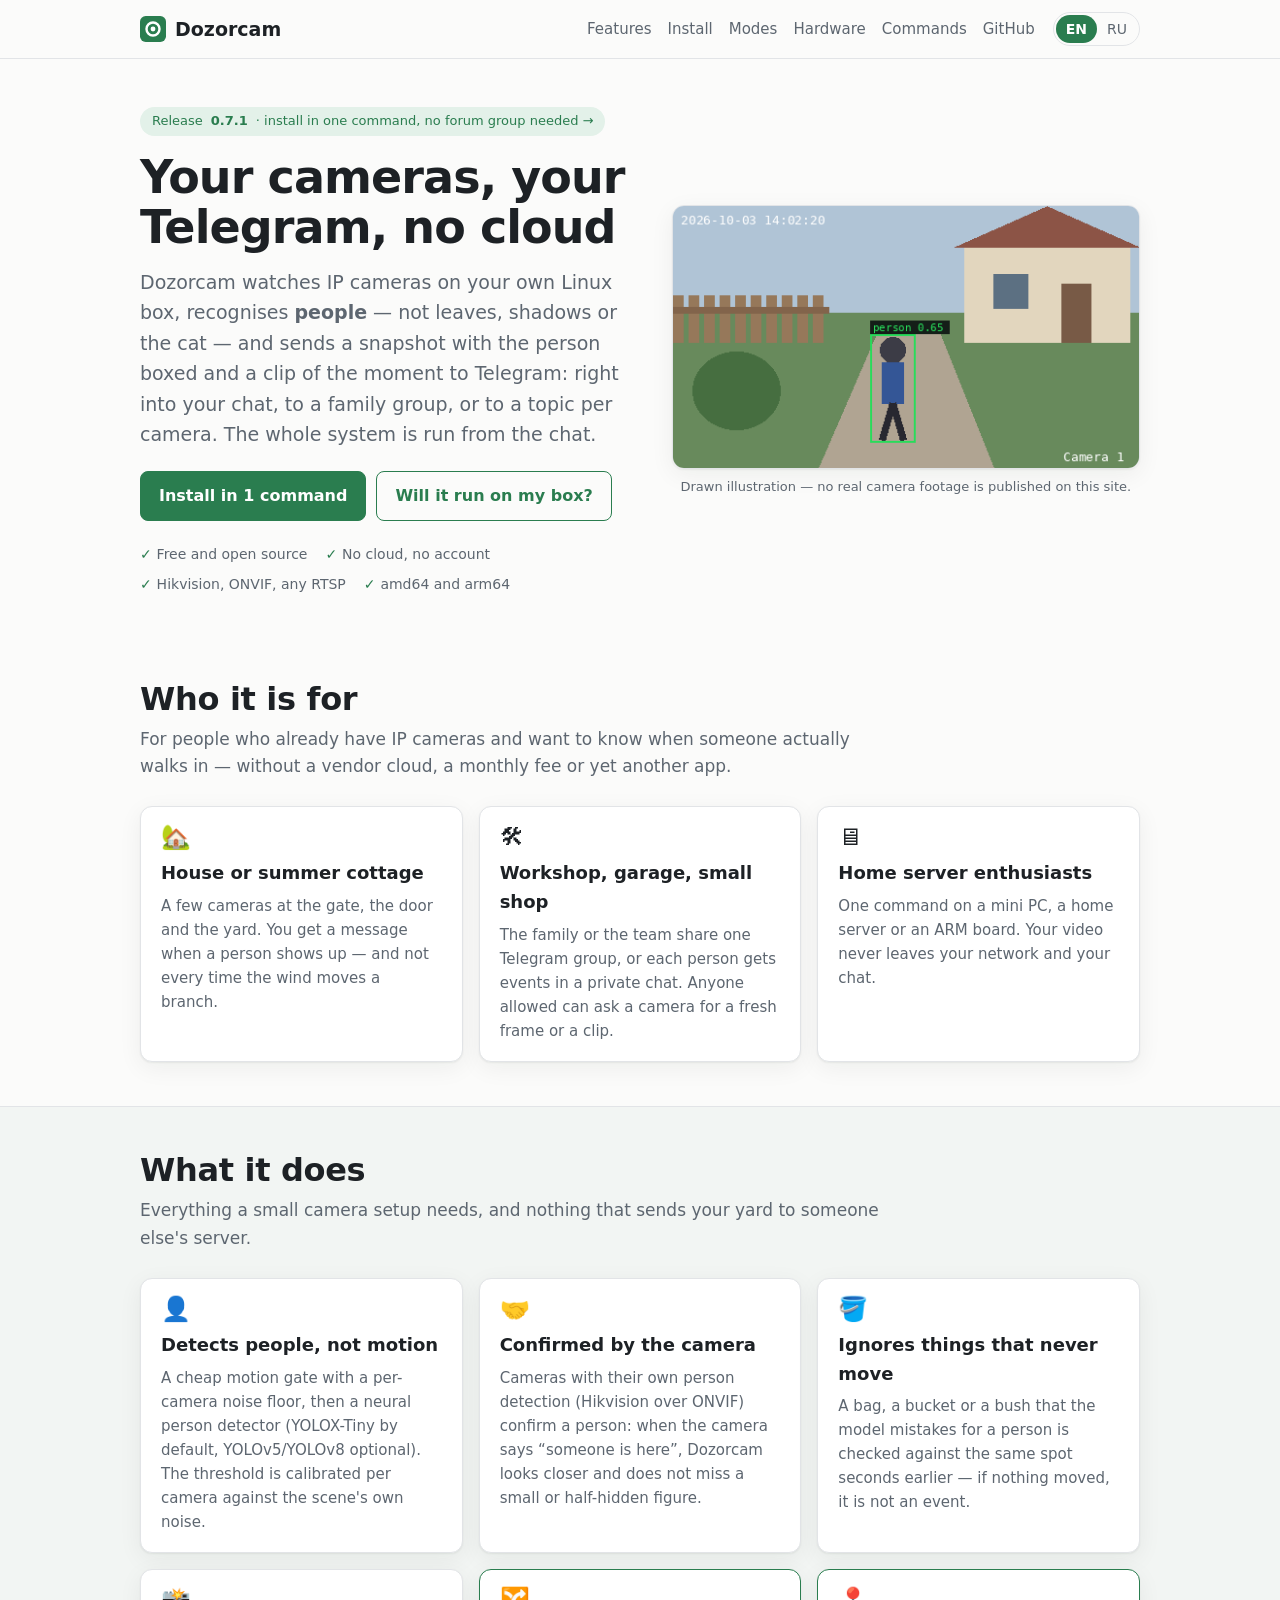
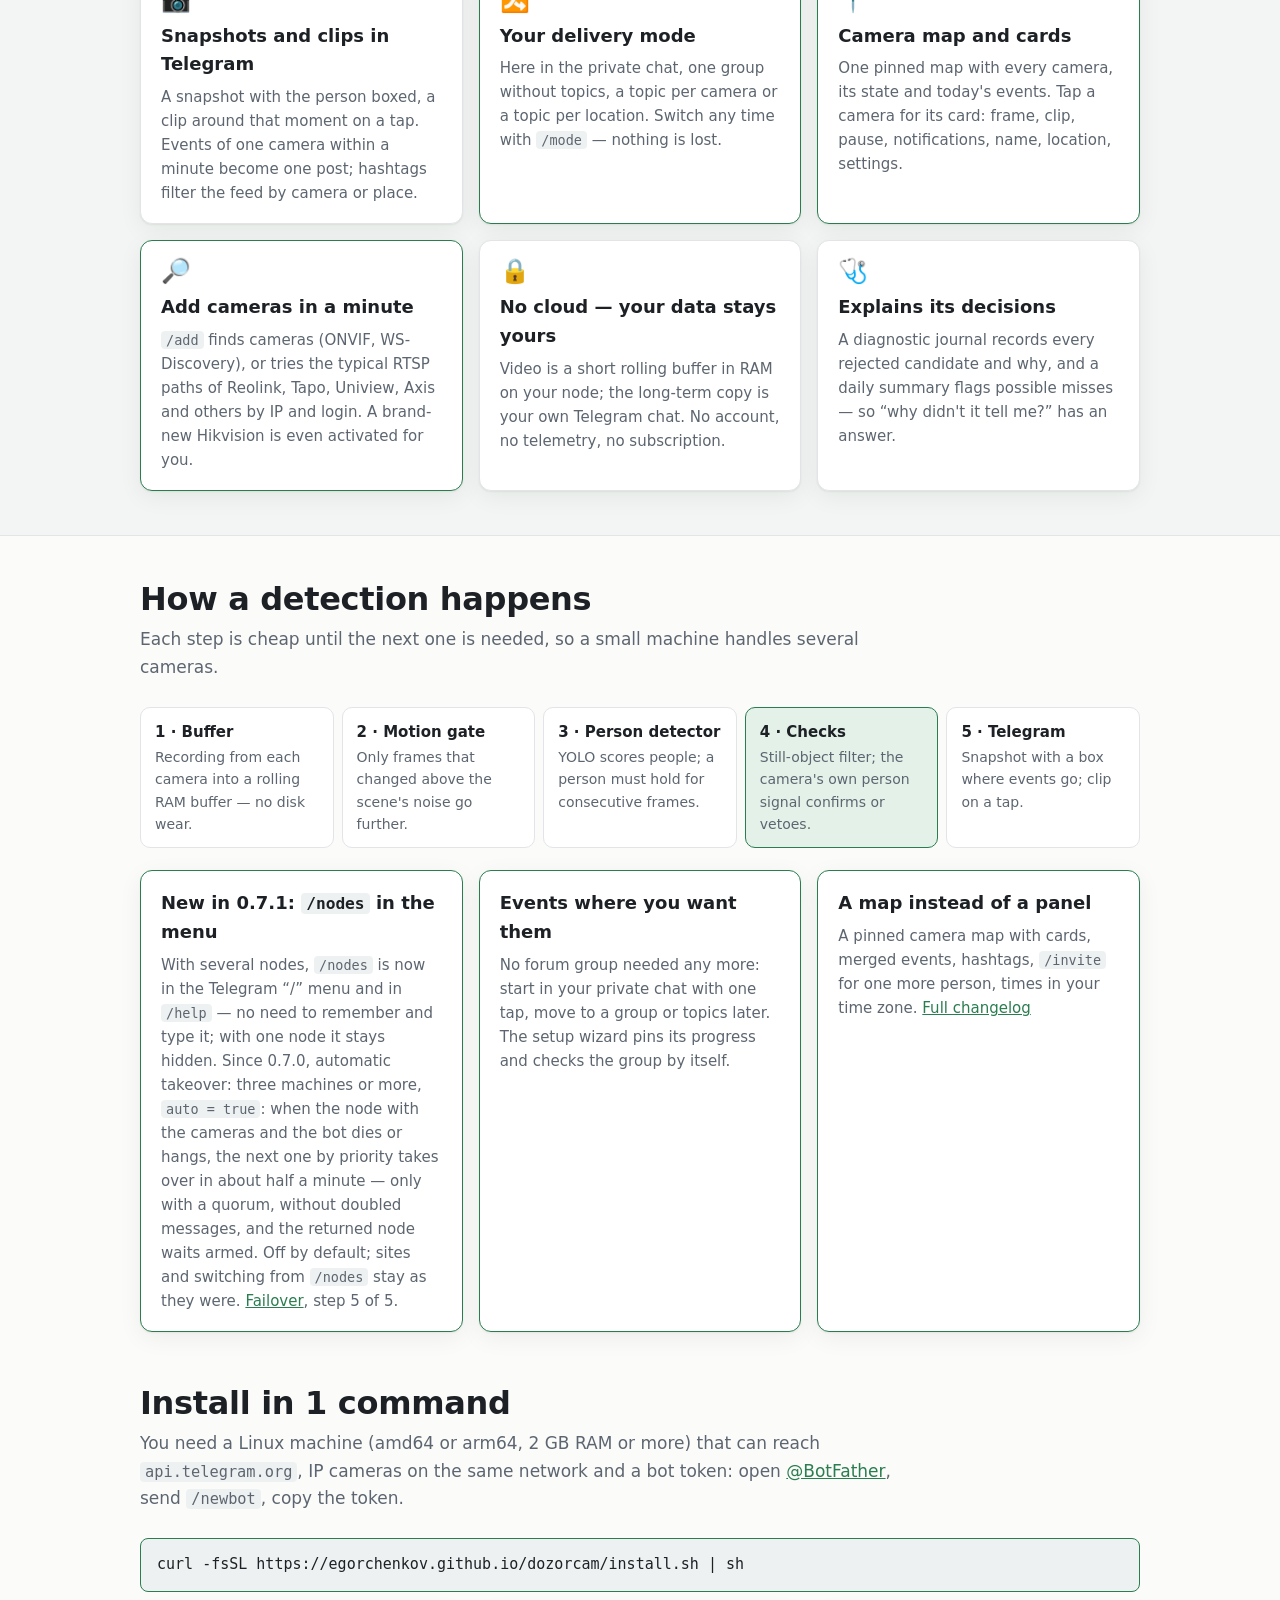
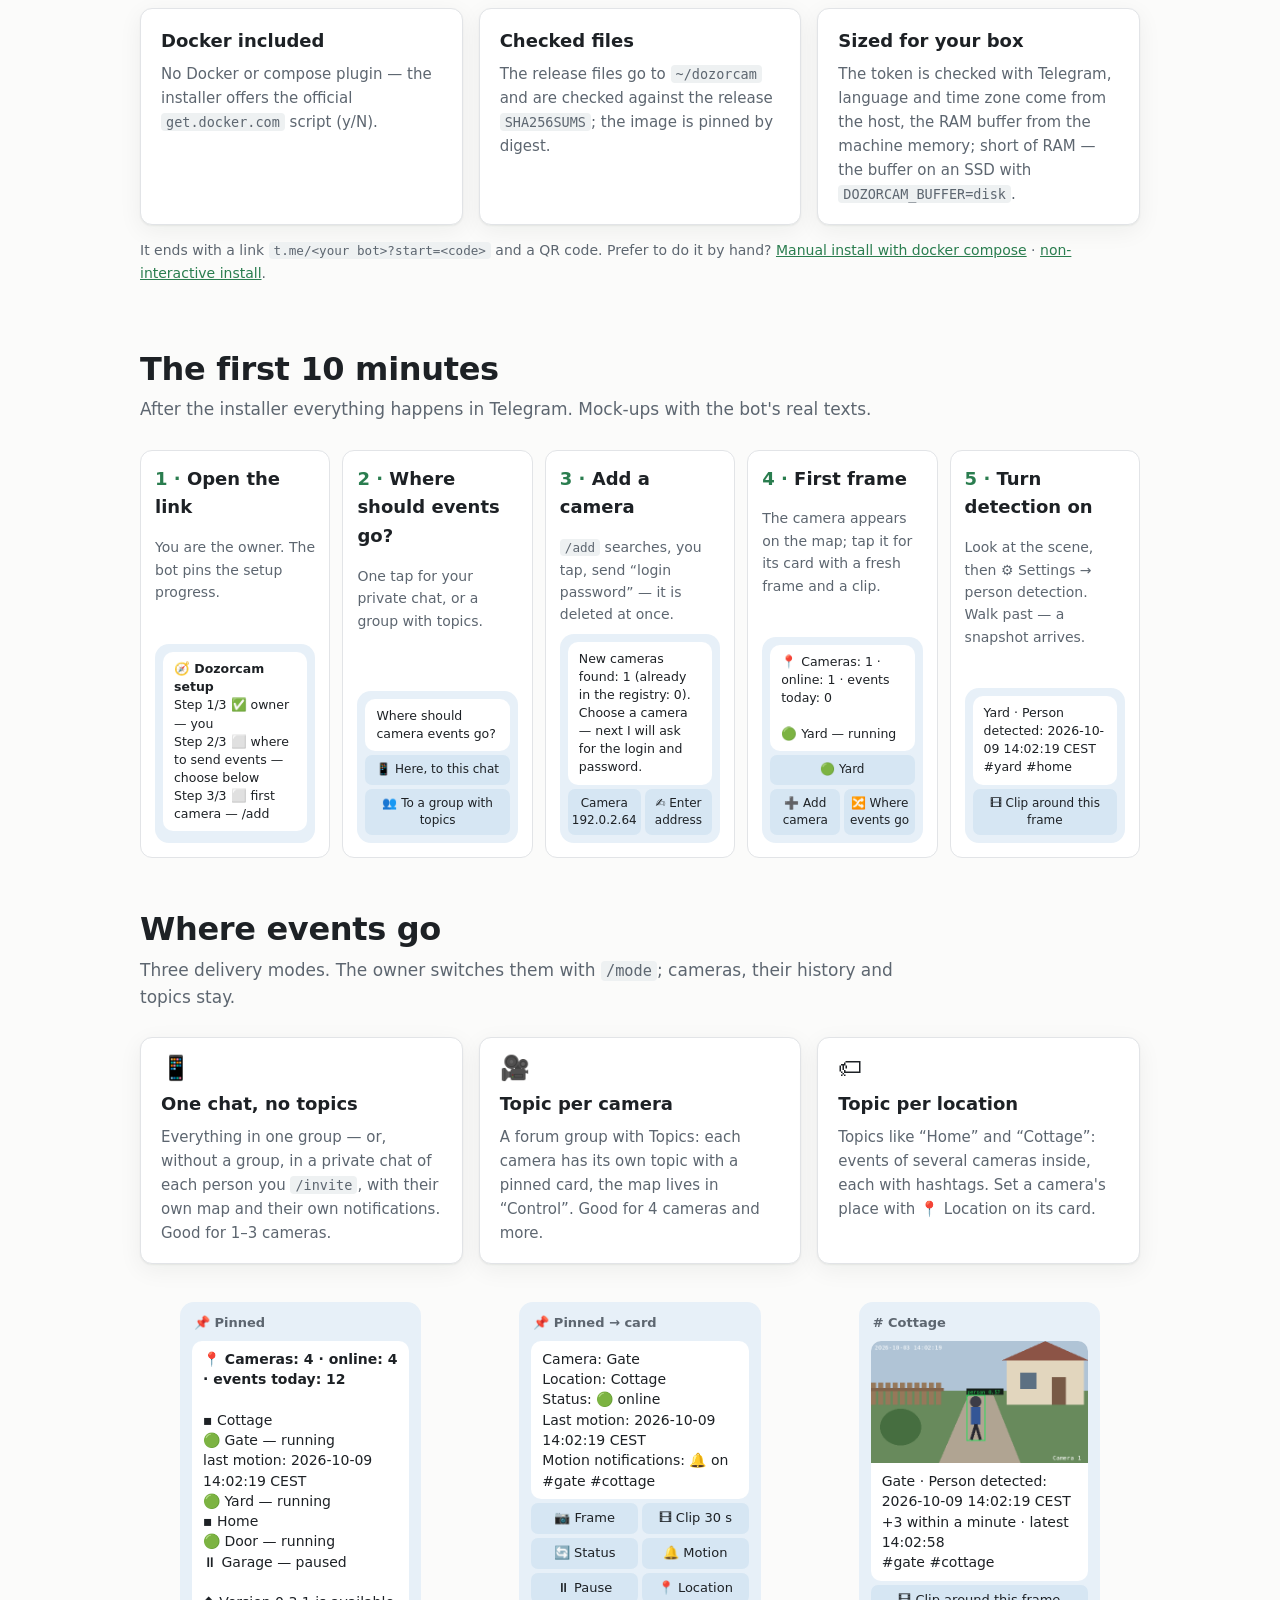
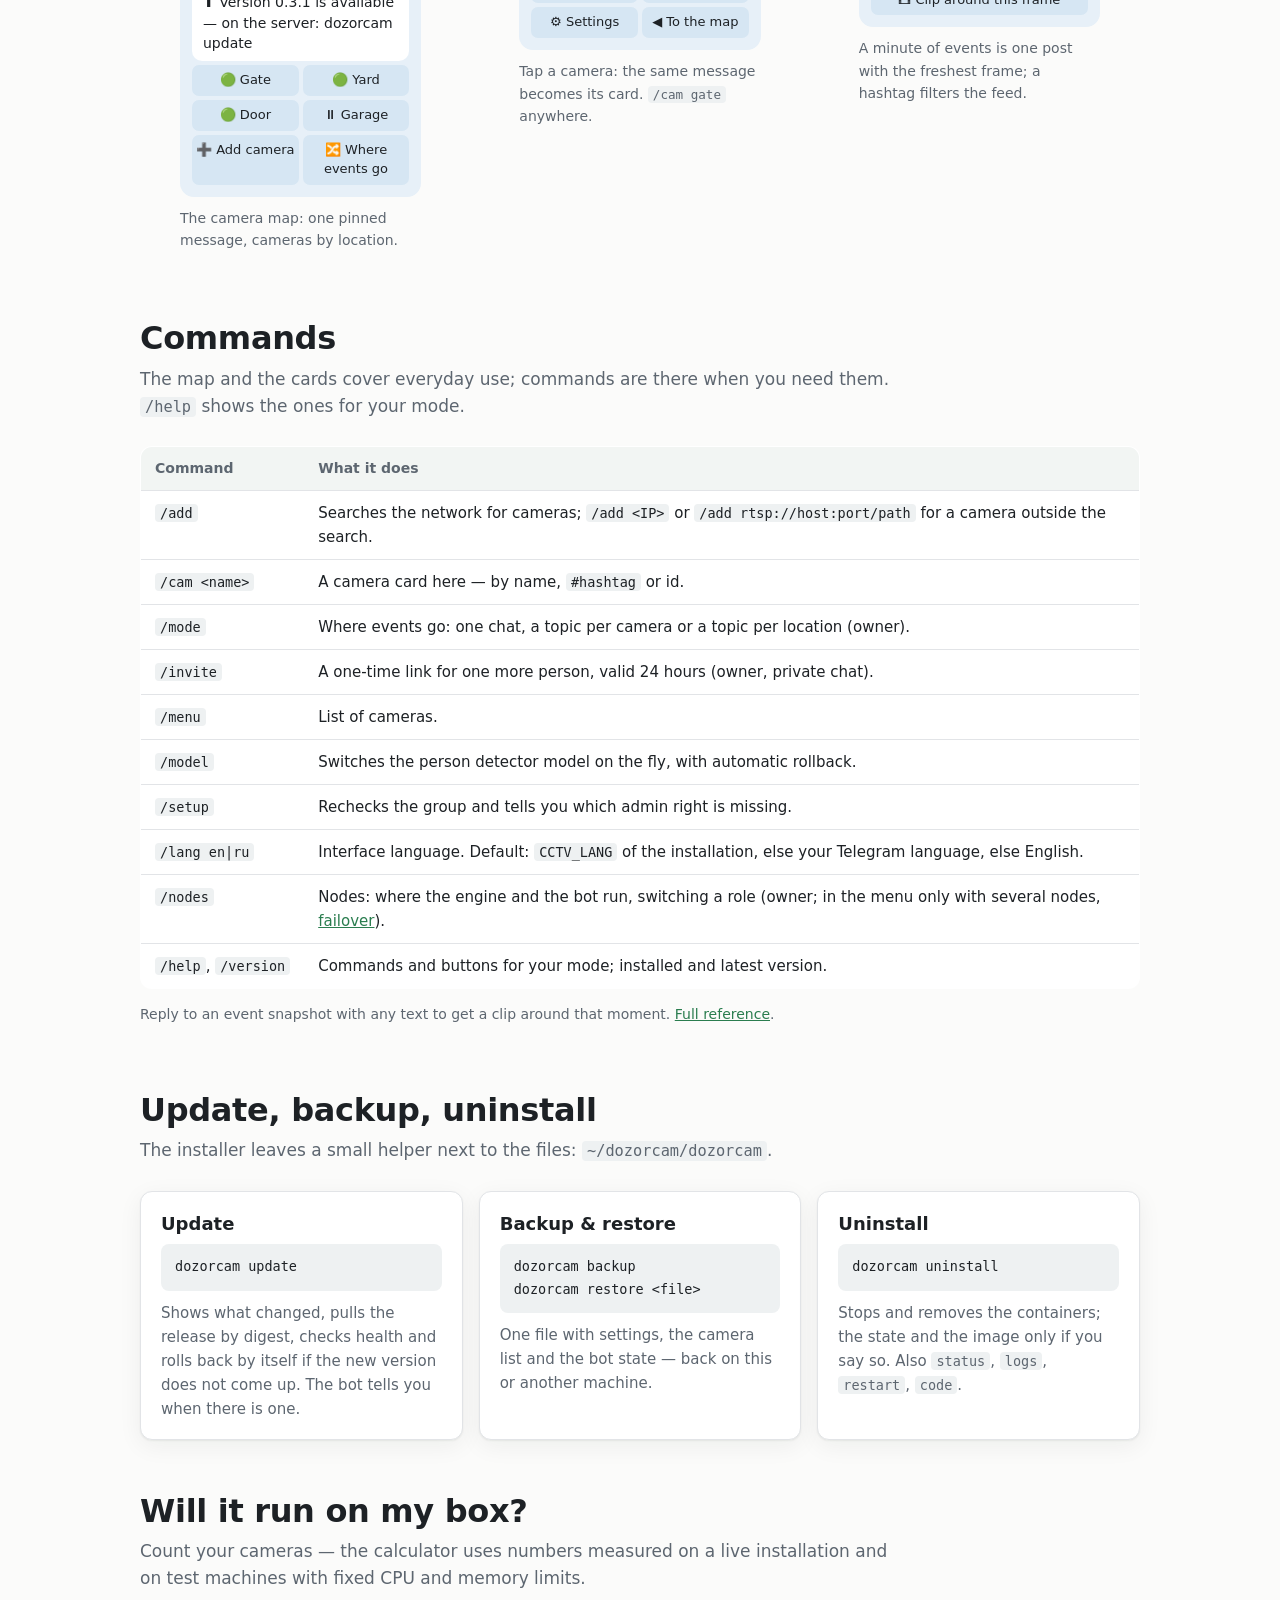
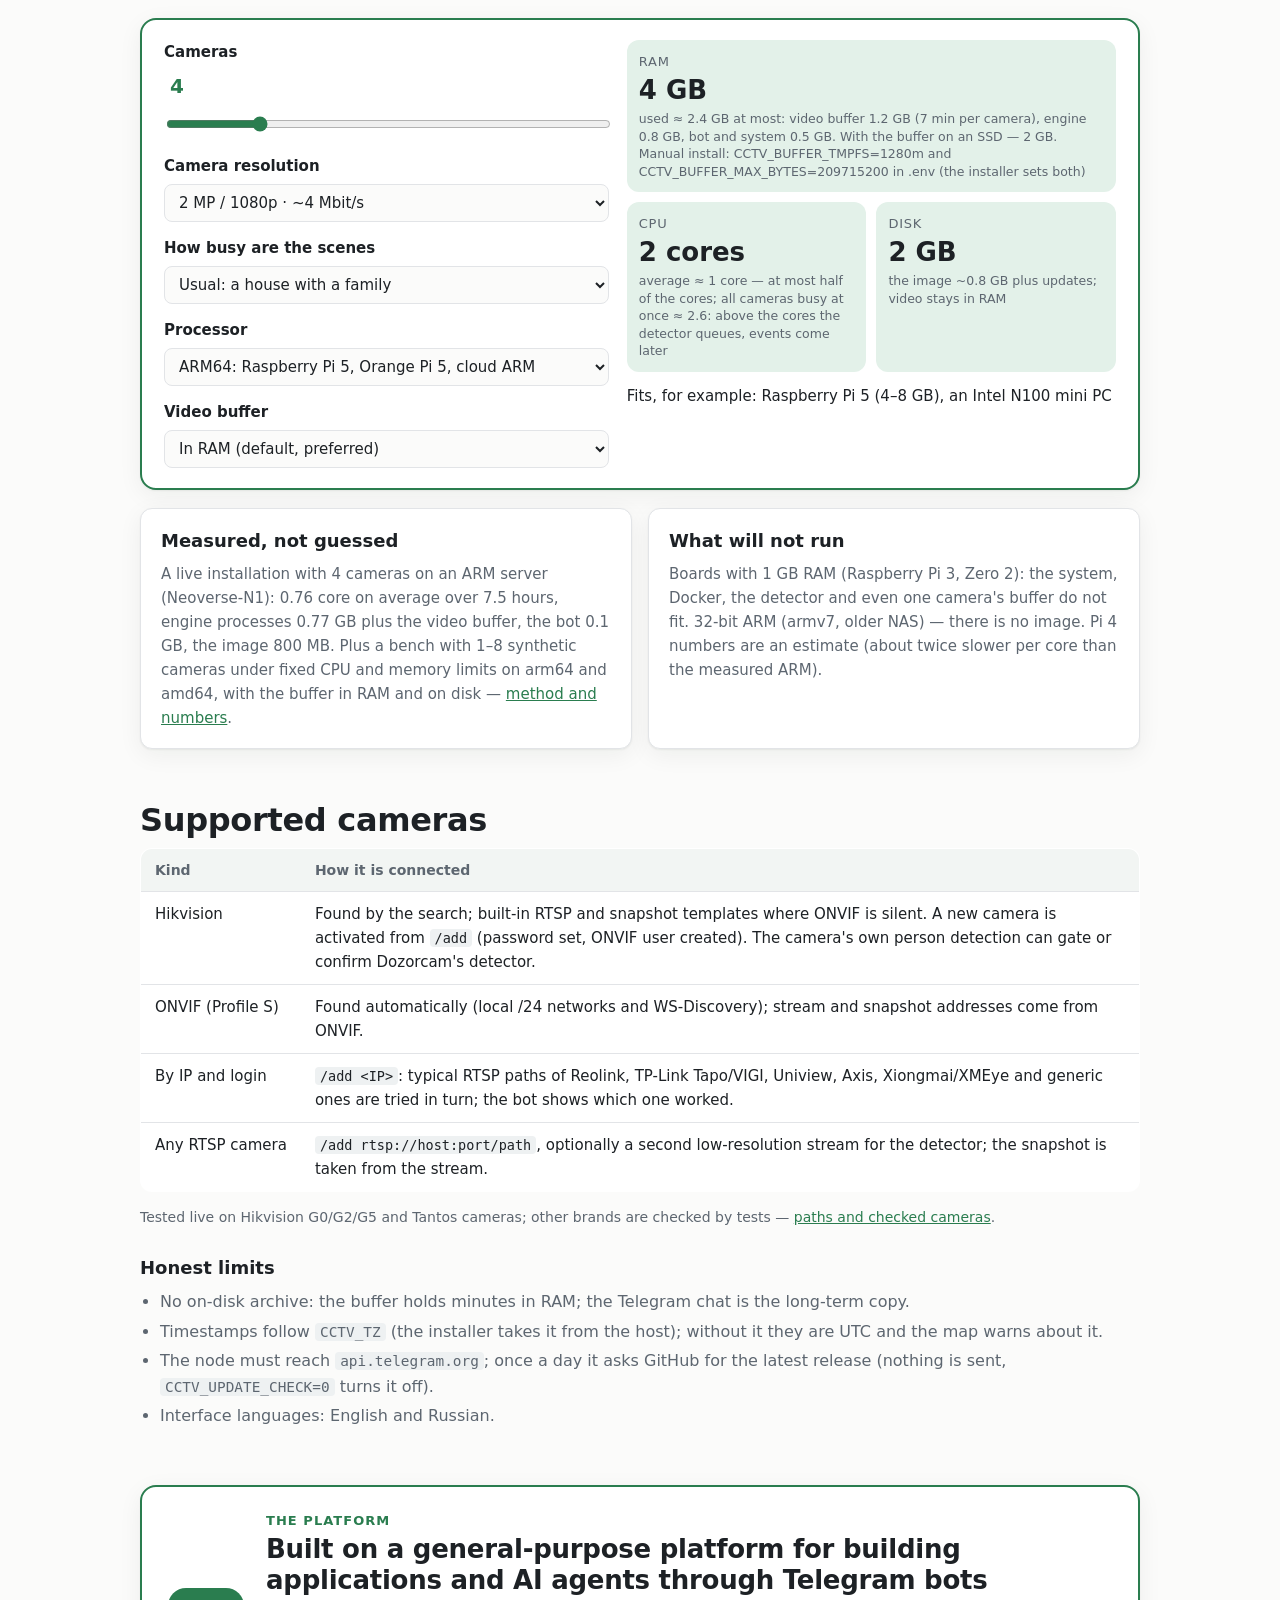
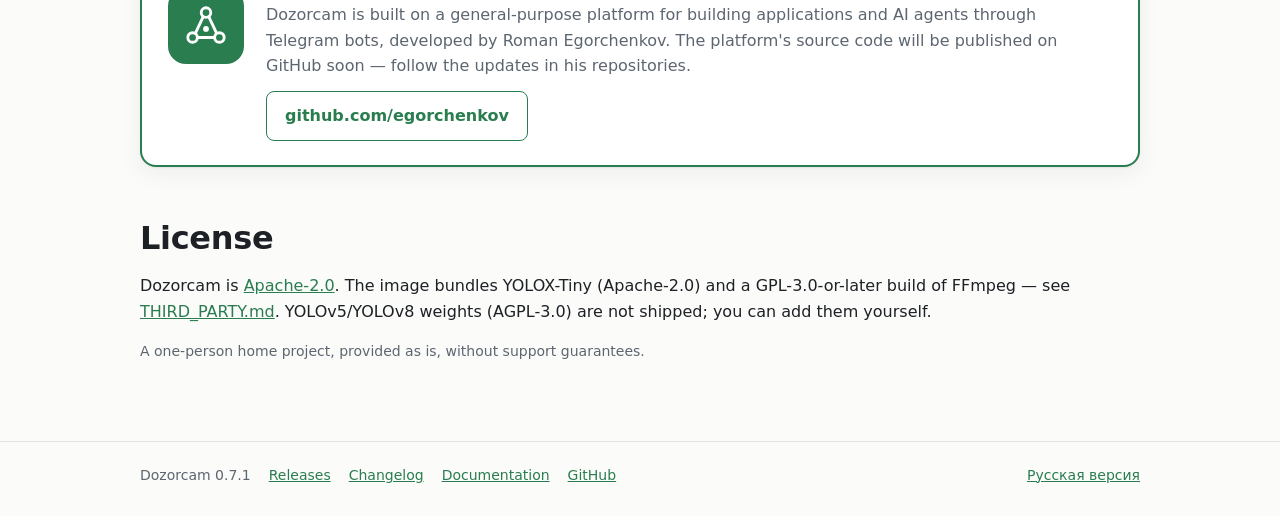
==== commit 66a6a3de: "Dozorcam 0.7.1" ====
--- a/docs/site/index.html
+++ b/docs/site/index.html
@@ -28,7 +28,7 @@
 <div class="wrap">
 <section class="hero" style="padding-top:48px">
   <div>
-    <a class="badge" href="https://github.com/egorchenkov/dozorcam/releases/latest">Release <b><!--site:version-->0.7.0<!--/site--></b> · install in one command, no forum group needed →</a>
+    <a class="badge" href="https://github.com/egorchenkov/dozorcam/releases/latest">Release <b><!--site:version-->0.7.1<!--/site--></b> · install in one command, no forum group needed →</a>
     <h1>Your cameras, your Telegram, no cloud</h1>
     <p class="lead">Dozorcam watches IP cameras on your own Linux box, recognises <b>people</b> — not leaves,
     shadows or the cat — and sends a snapshot with the person boxed and a clip of the moment to Telegram:
@@ -89,7 +89,7 @@
     <li><b>5 · Telegram</b>Snapshot with a box where events go; clip on a tap.</li>
   </ol>
   <div class="grid c3" style="margin-top:22px">
-    <div class="card new"><h3>New in 0.7.0: automatic takeover</h3><p>Three machines or more, <code>auto = true</code>: when the node with the cameras and the bot dies or hangs, the next one by priority takes over in about half a minute — only with a quorum, without doubled messages, and the returned node waits armed. Off by default; sites and switching from <code>/nodes</code> stay as they were. <a href="https://github.com/egorchenkov/dozorcam/blob/master/docs/failover.md">Failover</a>, step 5 of 5.</p></div>
+    <div class="card new"><h3>New in 0.7.1: <code>/nodes</code> in the menu</h3><p>With several nodes, <code>/nodes</code> is now in the Telegram “/” menu and in <code>/help</code> — no need to remember and type it; with one node it stays hidden. Since 0.7.0, automatic takeover: three machines or more, <code>auto = true</code>: when the node with the cameras and the bot dies or hangs, the next one by priority takes over in about half a minute — only with a quorum, without doubled messages, and the returned node waits armed. Off by default; sites and switching from <code>/nodes</code> stay as they were. <a href="https://github.com/egorchenkov/dozorcam/blob/master/docs/failover.md">Failover</a>, step 5 of 5.</p></div>
     <div class="card new"><h3>Events where you want them</h3><p>No forum group needed any more: start in your private chat with one tap, move to a group or topics later. The setup wizard pins its progress and checks the group by itself.</p></div>
     <div class="card new"><h3>A map instead of a panel</h3><p>A pinned camera map with cards, merged events, hashtags, <code>/invite</code> for one more person, times in your time zone. <a href="https://github.com/egorchenkov/dozorcam/blob/master/CHANGELOG.md">Full changelog</a></p></div>
   </div>
@@ -205,6 +205,7 @@
     <tr><td><code>/model</code></td><td>Switches the person detector model on the fly, with automatic rollback.</td></tr>
     <tr><td><code>/setup</code></td><td>Rechecks the group and tells you which admin right is missing.</td></tr>
     <tr><td><code>/lang en|ru</code></td><td>Interface language. Default: <code>CCTV_LANG</code> of the installation, else your Telegram language, else English.</td></tr>
+    <tr><td><code>/nodes</code></td><td>Nodes: where the engine and the bot run, switching a role (owner; in the menu only with several nodes, <a href="https://github.com/egorchenkov/dozorcam/blob/master/docs/failover.md">failover</a>).</td></tr>
     <tr><td><code>/help</code>, <code>/version</code></td><td>Commands and buttons for your mode; installed and latest version.</td></tr>
   </table>
   </div>
@@ -318,7 +319,7 @@
 
 <footer>
   <div class="wrap">
-    <span>Dozorcam <!--site:version-->0.7.0<!--/site--></span>
+    <span>Dozorcam <!--site:version-->0.7.1<!--/site--></span>
     <a href="https://github.com/egorchenkov/dozorcam/releases">Releases</a>
     <a href="https://github.com/egorchenkov/dozorcam/blob/master/CHANGELOG.md">Changelog</a>
     <a href="https://github.com/egorchenkov/dozorcam/blob/master/docs/README.md">Documentation</a>
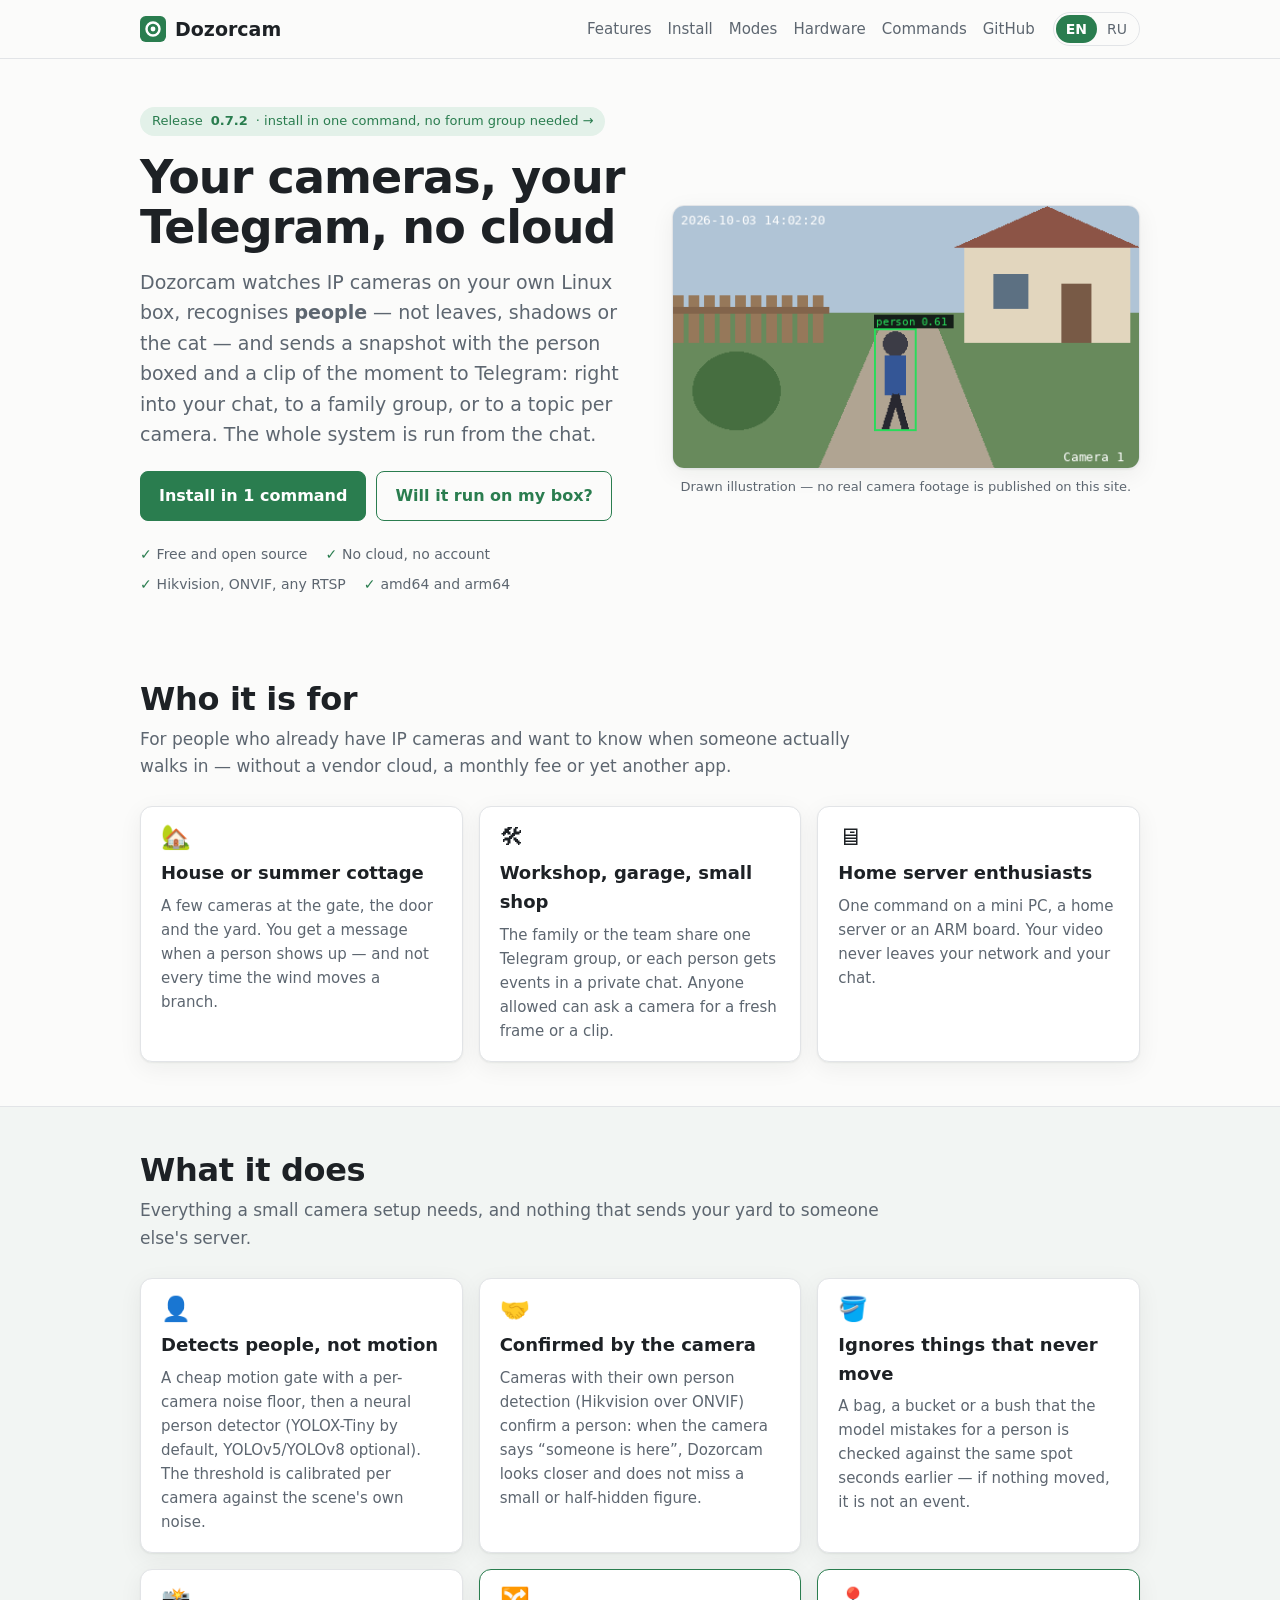
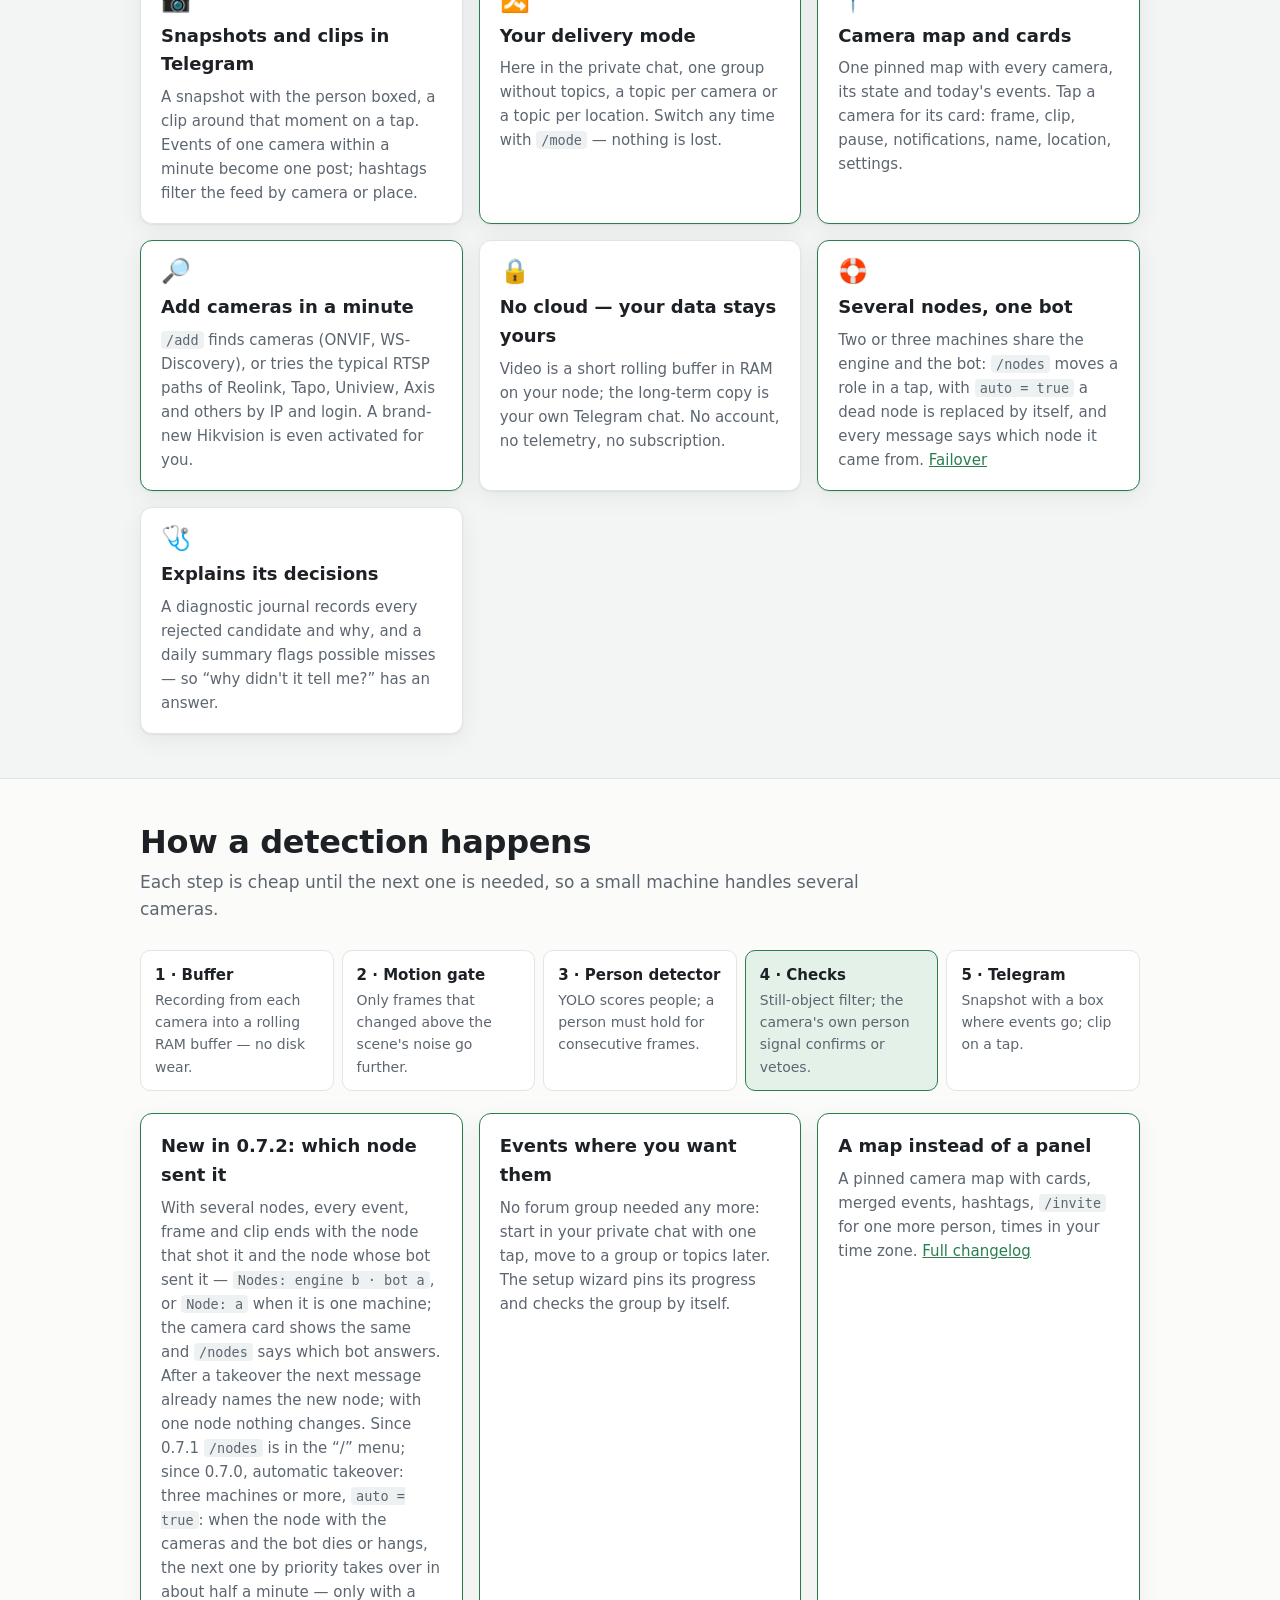
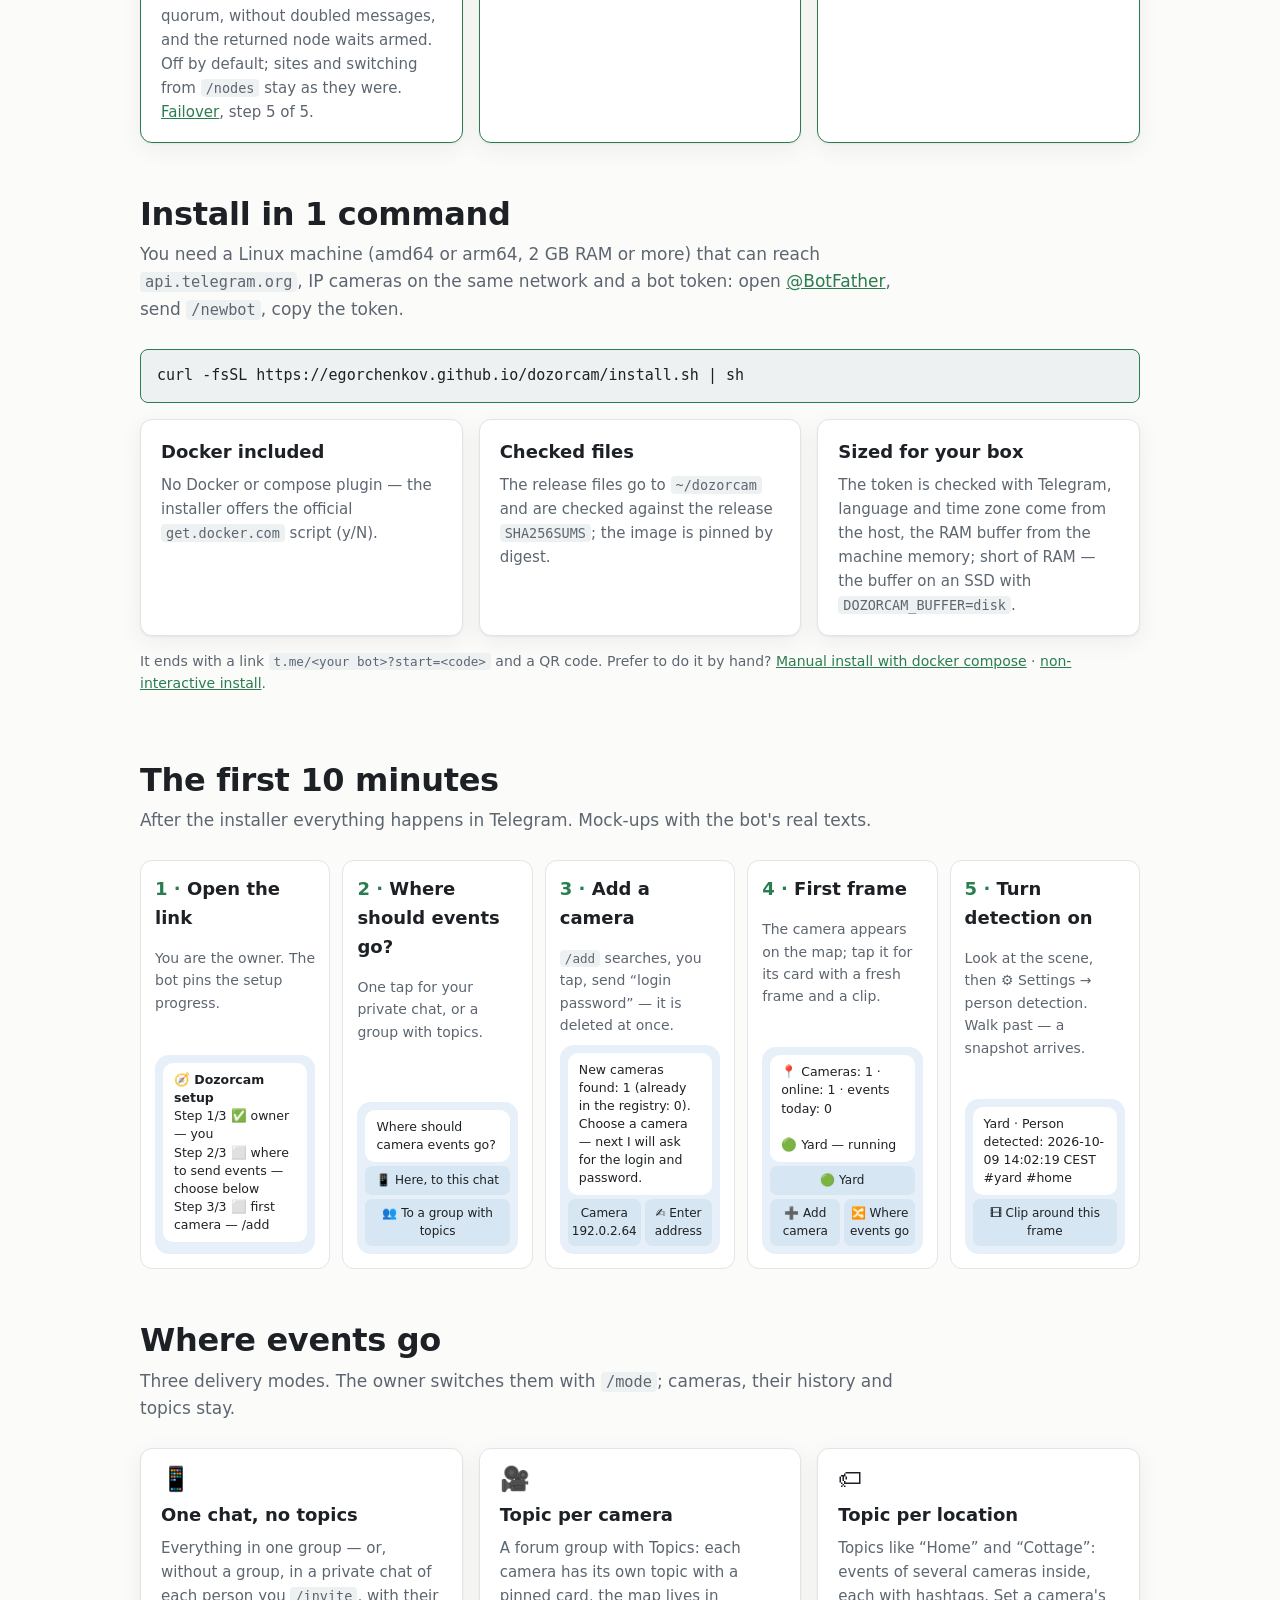
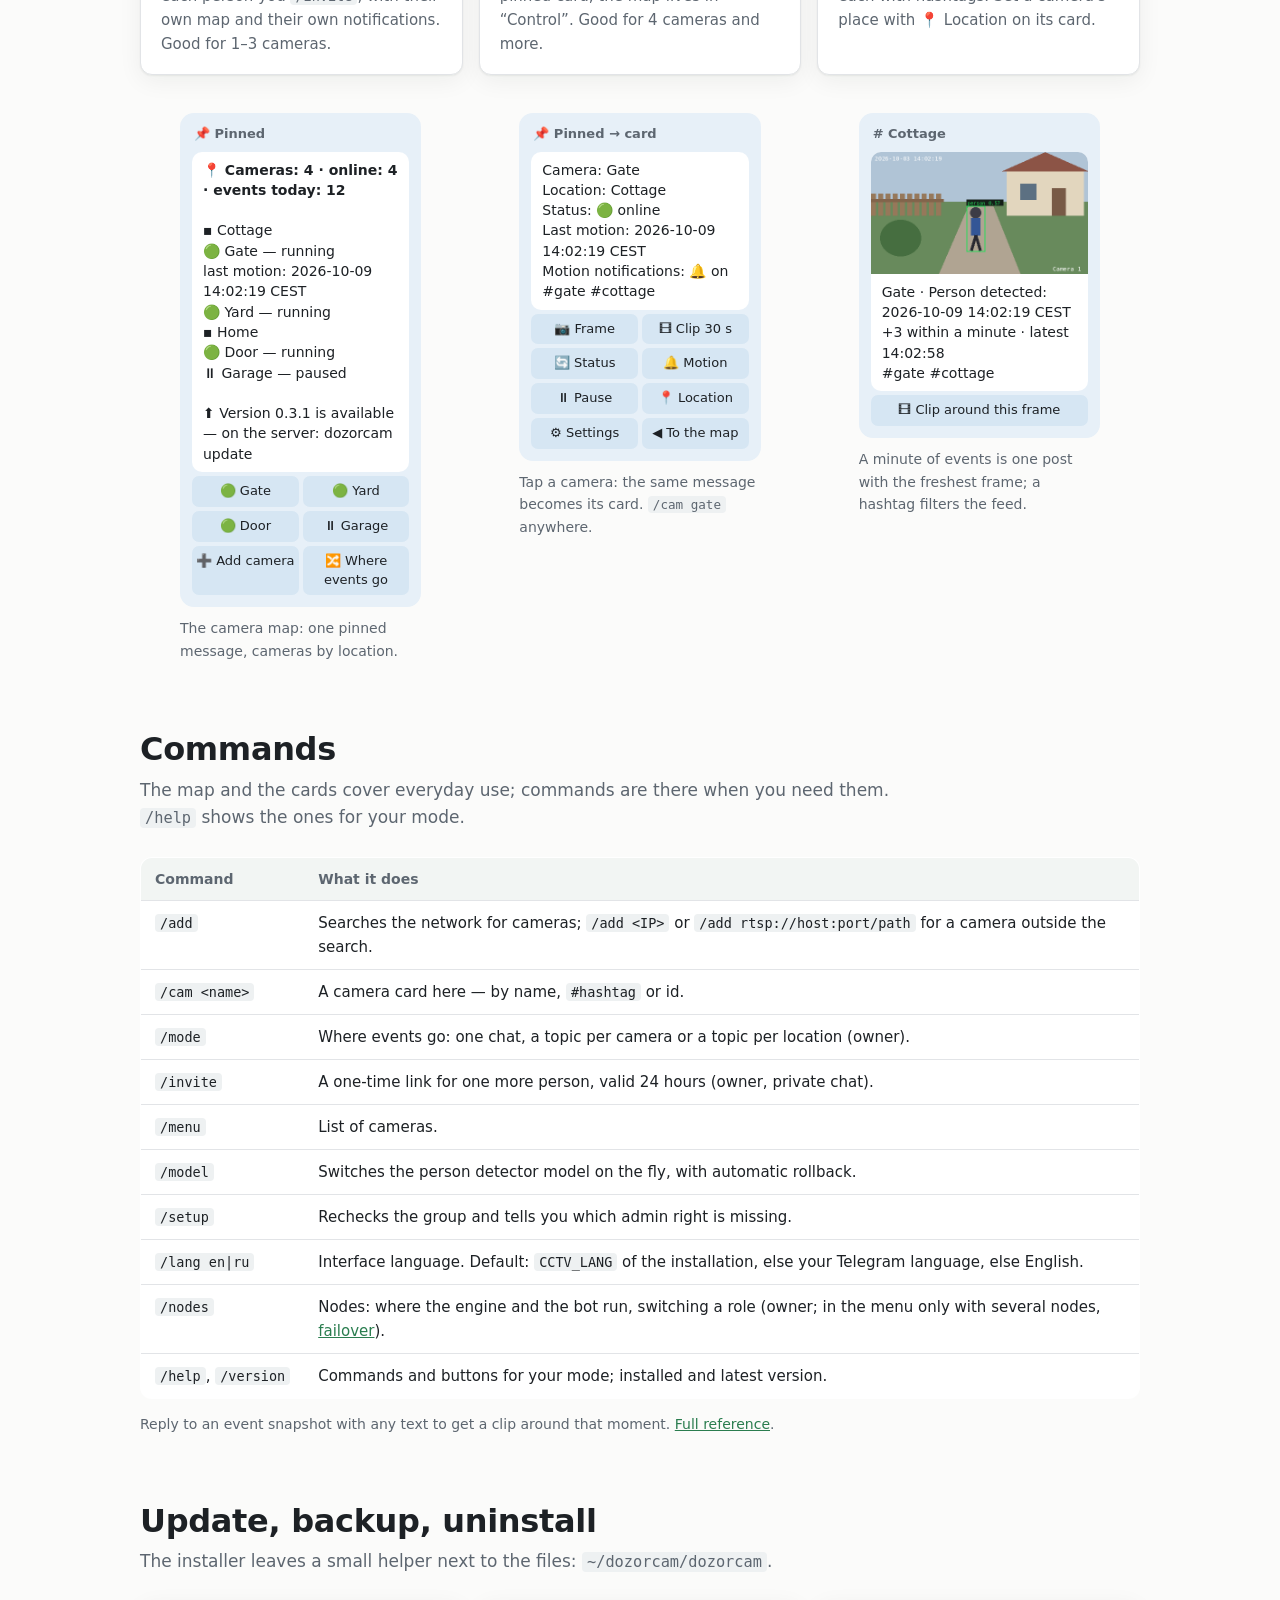
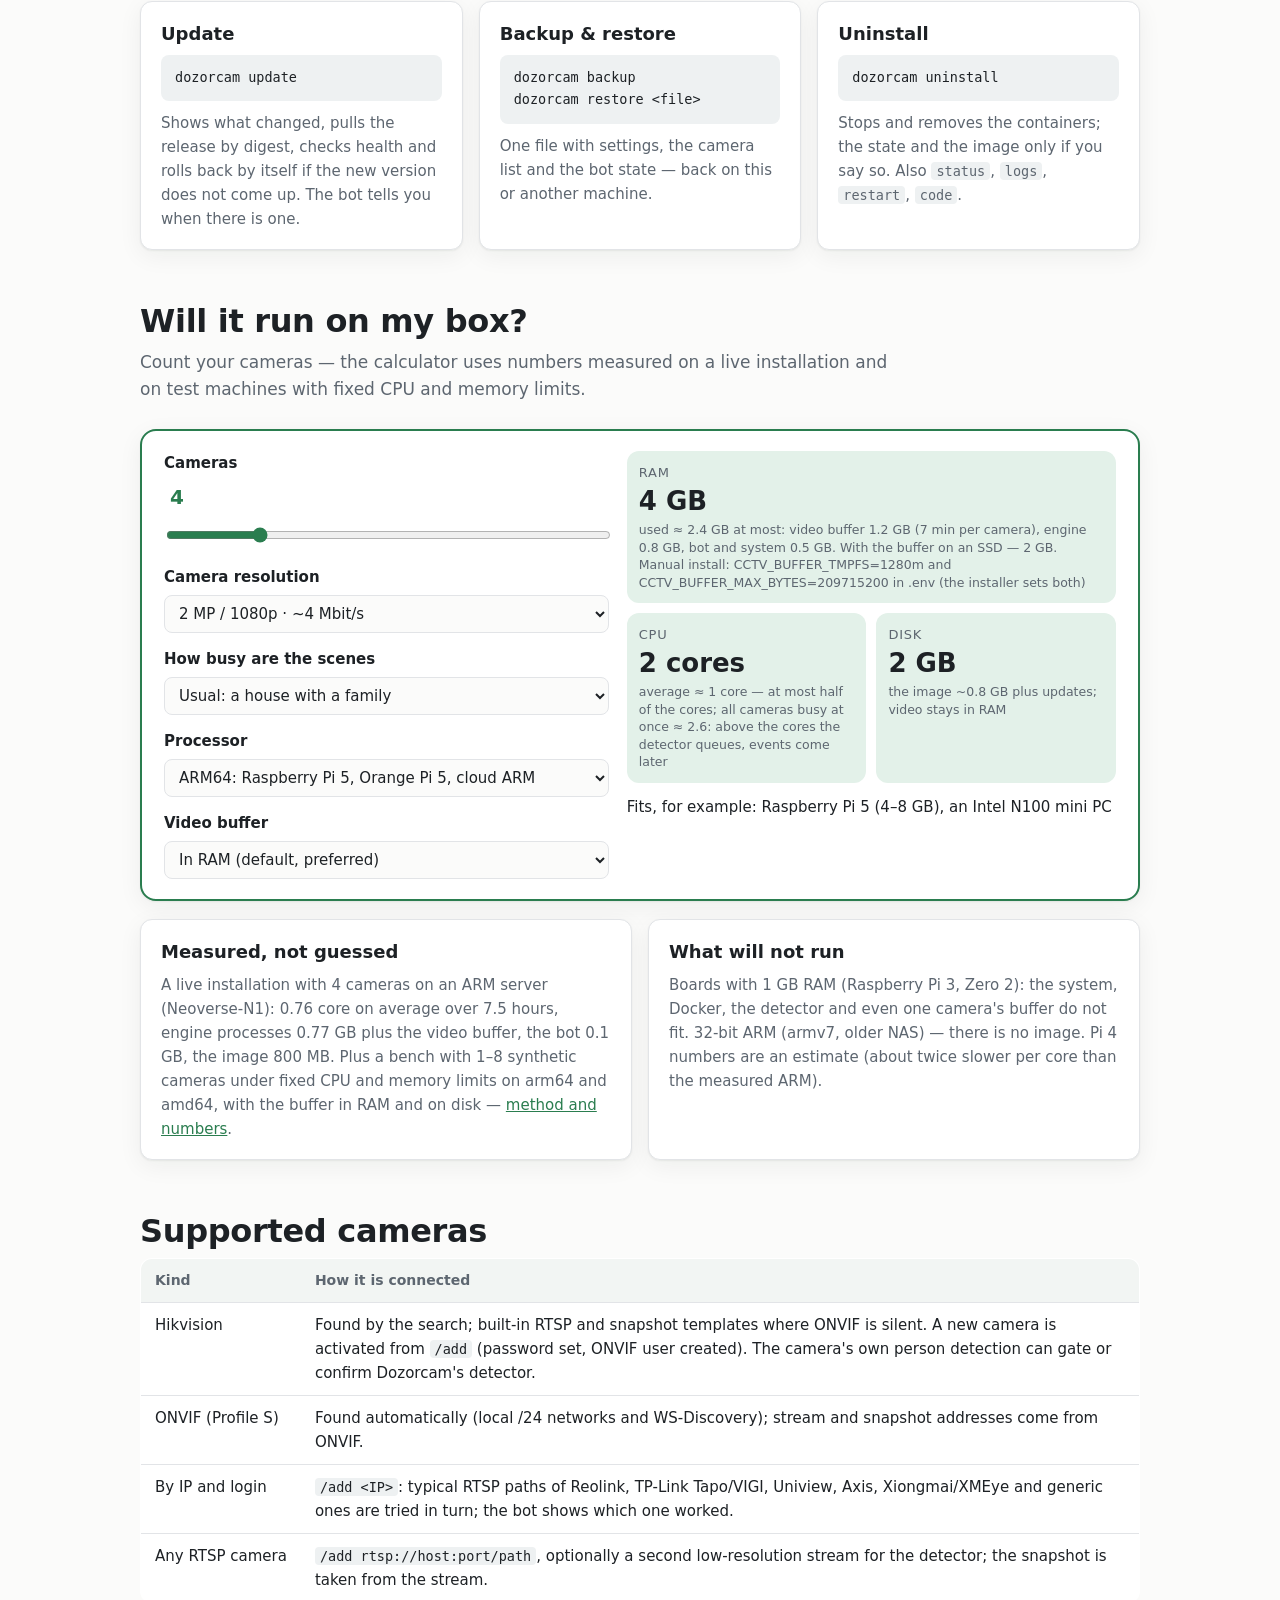
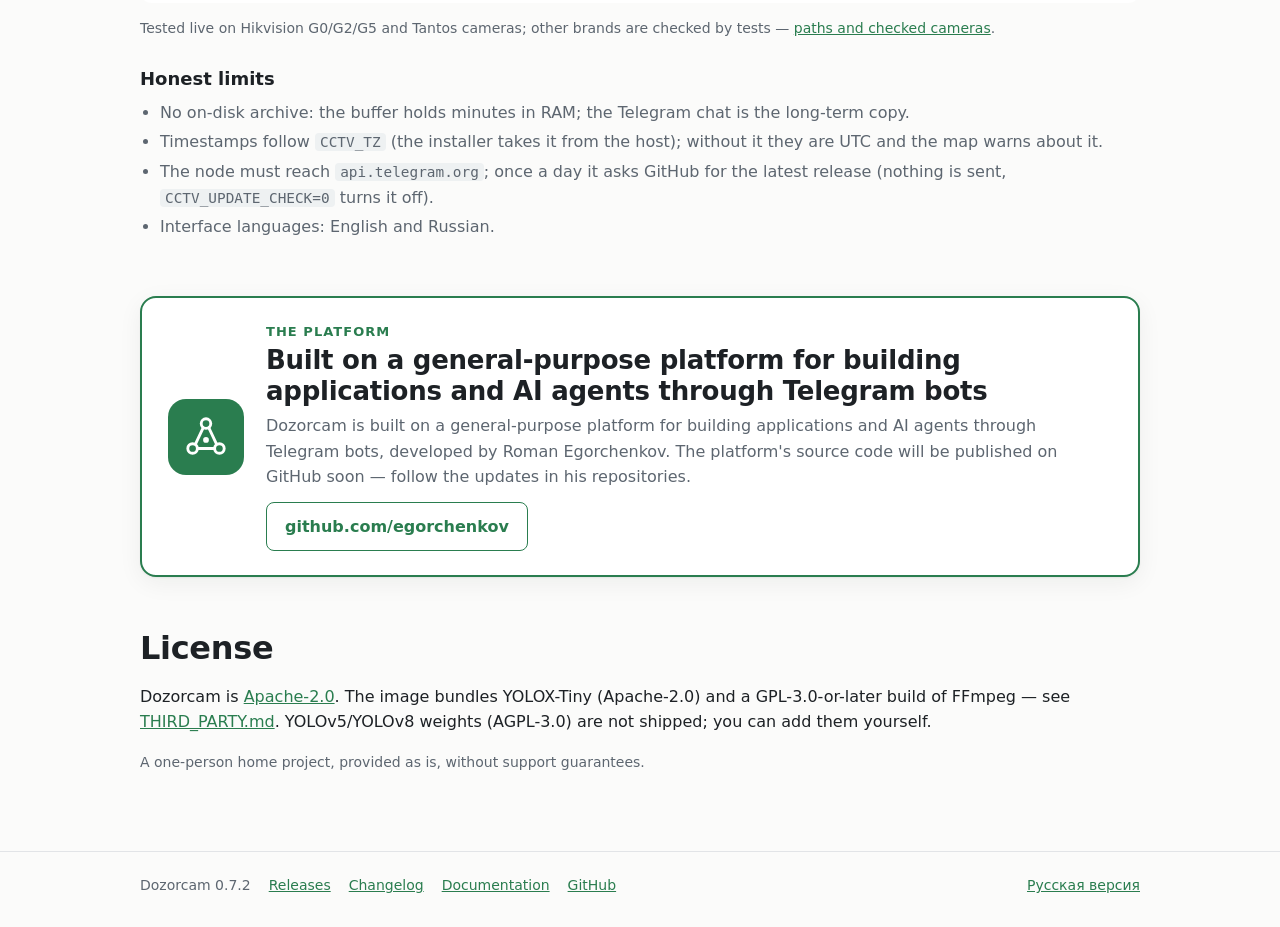
==== commit 7237f713: "Dozorcam 0.7.2" ====
--- a/docs/site/index.html
+++ b/docs/site/index.html
@@ -28,7 +28,7 @@
 <div class="wrap">
 <section class="hero" style="padding-top:48px">
   <div>
-    <a class="badge" href="https://github.com/egorchenkov/dozorcam/releases/latest">Release <b><!--site:version-->0.7.1<!--/site--></b> · install in one command, no forum group needed →</a>
+    <a class="badge" href="https://github.com/egorchenkov/dozorcam/releases/latest">Release <b><!--site:version-->0.7.2<!--/site--></b> · install in one command, no forum group needed →</a>
     <h1>Your cameras, your Telegram, no cloud</h1>
     <p class="lead">Dozorcam watches IP cameras on your own Linux box, recognises <b>people</b> — not leaves,
     shadows or the cat — and sends a snapshot with the person boxed and a clip of the moment to Telegram:
@@ -72,6 +72,7 @@
     <div class="card new"><span class="ico">📍</span><h3>Camera map and cards</h3><p>One pinned map with every camera, its state and today's events. Tap a camera for its card: frame, clip, pause, notifications, name, location, settings.</p></div>
     <div class="card new"><span class="ico">🔎</span><h3>Add cameras in a minute</h3><p><code>/add</code> finds cameras (ONVIF, WS-Discovery), or tries the typical RTSP paths of Reolink, Tapo, Uniview, Axis and others by IP and login. A brand-new Hikvision is even activated for you.</p></div>
     <div class="card"><span class="ico">🔒</span><h3>No cloud — your data stays yours</h3><p>Video is a short rolling buffer in RAM on your node; the long-term copy is your own Telegram chat. No account, no telemetry, no subscription.</p></div>
+    <div class="card new"><span class="ico">🛟</span><h3>Several nodes, one bot</h3><p>Two or three machines share the engine and the bot: <code>/nodes</code> moves a role in a tap, with <code>auto = true</code> a dead node is replaced by itself, and every message says which node it came from. <a href="https://github.com/egorchenkov/dozorcam/blob/master/docs/failover.md">Failover</a></p></div>
     <div class="card"><span class="ico">🩺</span><h3>Explains its decisions</h3><p>A diagnostic journal records every rejected candidate and why, and a daily summary flags possible misses — so “why didn't it tell me?” has an answer.</p></div>
   </div>
 </div>
@@ -89,7 +90,7 @@
     <li><b>5 · Telegram</b>Snapshot with a box where events go; clip on a tap.</li>
   </ol>
   <div class="grid c3" style="margin-top:22px">
-    <div class="card new"><h3>New in 0.7.1: <code>/nodes</code> in the menu</h3><p>With several nodes, <code>/nodes</code> is now in the Telegram “/” menu and in <code>/help</code> — no need to remember and type it; with one node it stays hidden. Since 0.7.0, automatic takeover: three machines or more, <code>auto = true</code>: when the node with the cameras and the bot dies or hangs, the next one by priority takes over in about half a minute — only with a quorum, without doubled messages, and the returned node waits armed. Off by default; sites and switching from <code>/nodes</code> stay as they were. <a href="https://github.com/egorchenkov/dozorcam/blob/master/docs/failover.md">Failover</a>, step 5 of 5.</p></div>
+    <div class="card new"><h3>New in 0.7.2: which node sent it</h3><p>With several nodes, every event, frame and clip ends with the node that shot it and the node whose bot sent it — <code>Nodes: engine b · bot a</code>, or <code>Node: a</code> when it is one machine; the camera card shows the same and <code>/nodes</code> says which bot answers. After a takeover the next message already names the new node; with one node nothing changes. Since 0.7.1 <code>/nodes</code> is in the “/” menu; since 0.7.0, automatic takeover: three machines or more, <code>auto = true</code>: when the node with the cameras and the bot dies or hangs, the next one by priority takes over in about half a minute — only with a quorum, without doubled messages, and the returned node waits armed. Off by default; sites and switching from <code>/nodes</code> stay as they were. <a href="https://github.com/egorchenkov/dozorcam/blob/master/docs/failover.md">Failover</a>, step 5 of 5.</p></div>
     <div class="card new"><h3>Events where you want them</h3><p>No forum group needed any more: start in your private chat with one tap, move to a group or topics later. The setup wizard pins its progress and checks the group by itself.</p></div>
     <div class="card new"><h3>A map instead of a panel</h3><p>A pinned camera map with cards, merged events, hashtags, <code>/invite</code> for one more person, times in your time zone. <a href="https://github.com/egorchenkov/dozorcam/blob/master/CHANGELOG.md">Full changelog</a></p></div>
   </div>
@@ -319,7 +320,7 @@
 
 <footer>
   <div class="wrap">
-    <span>Dozorcam <!--site:version-->0.7.1<!--/site--></span>
+    <span>Dozorcam <!--site:version-->0.7.2<!--/site--></span>
     <a href="https://github.com/egorchenkov/dozorcam/releases">Releases</a>
     <a href="https://github.com/egorchenkov/dozorcam/blob/master/CHANGELOG.md">Changelog</a>
     <a href="https://github.com/egorchenkov/dozorcam/blob/master/docs/README.md">Documentation</a>
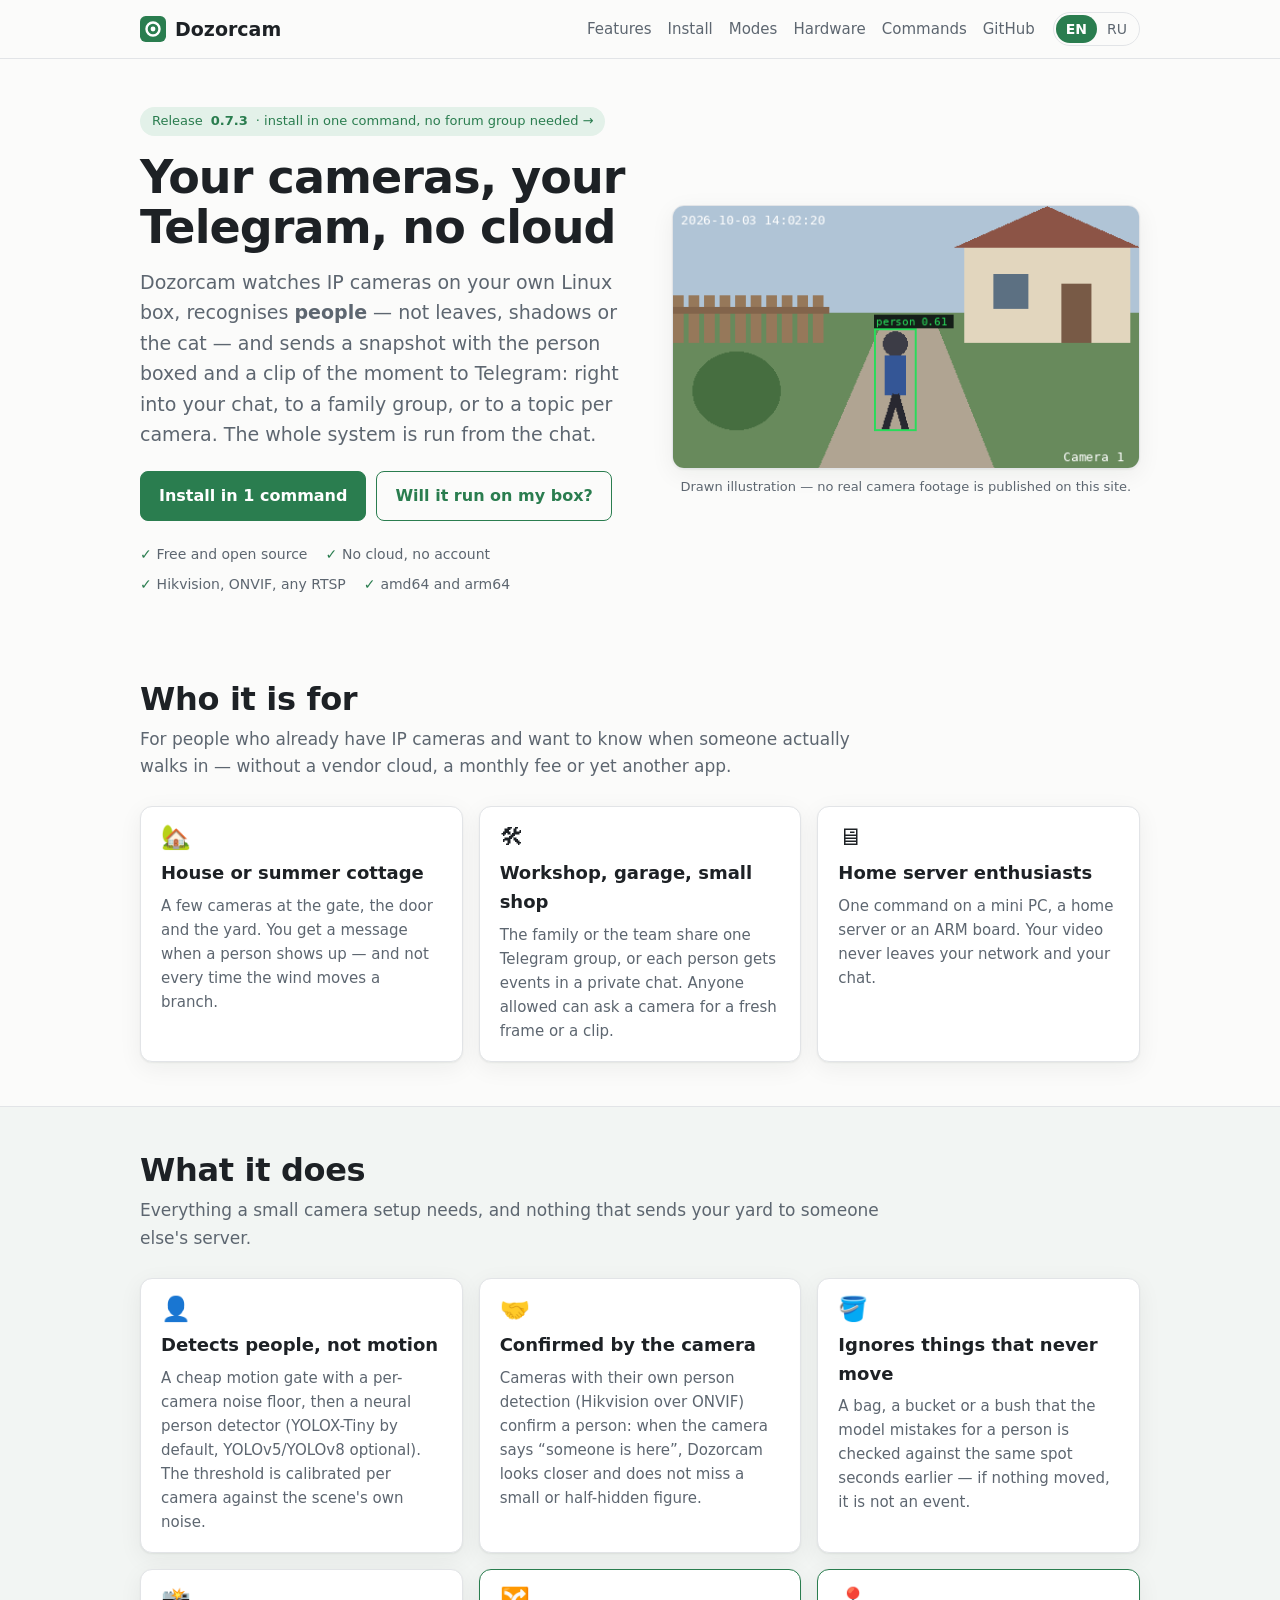
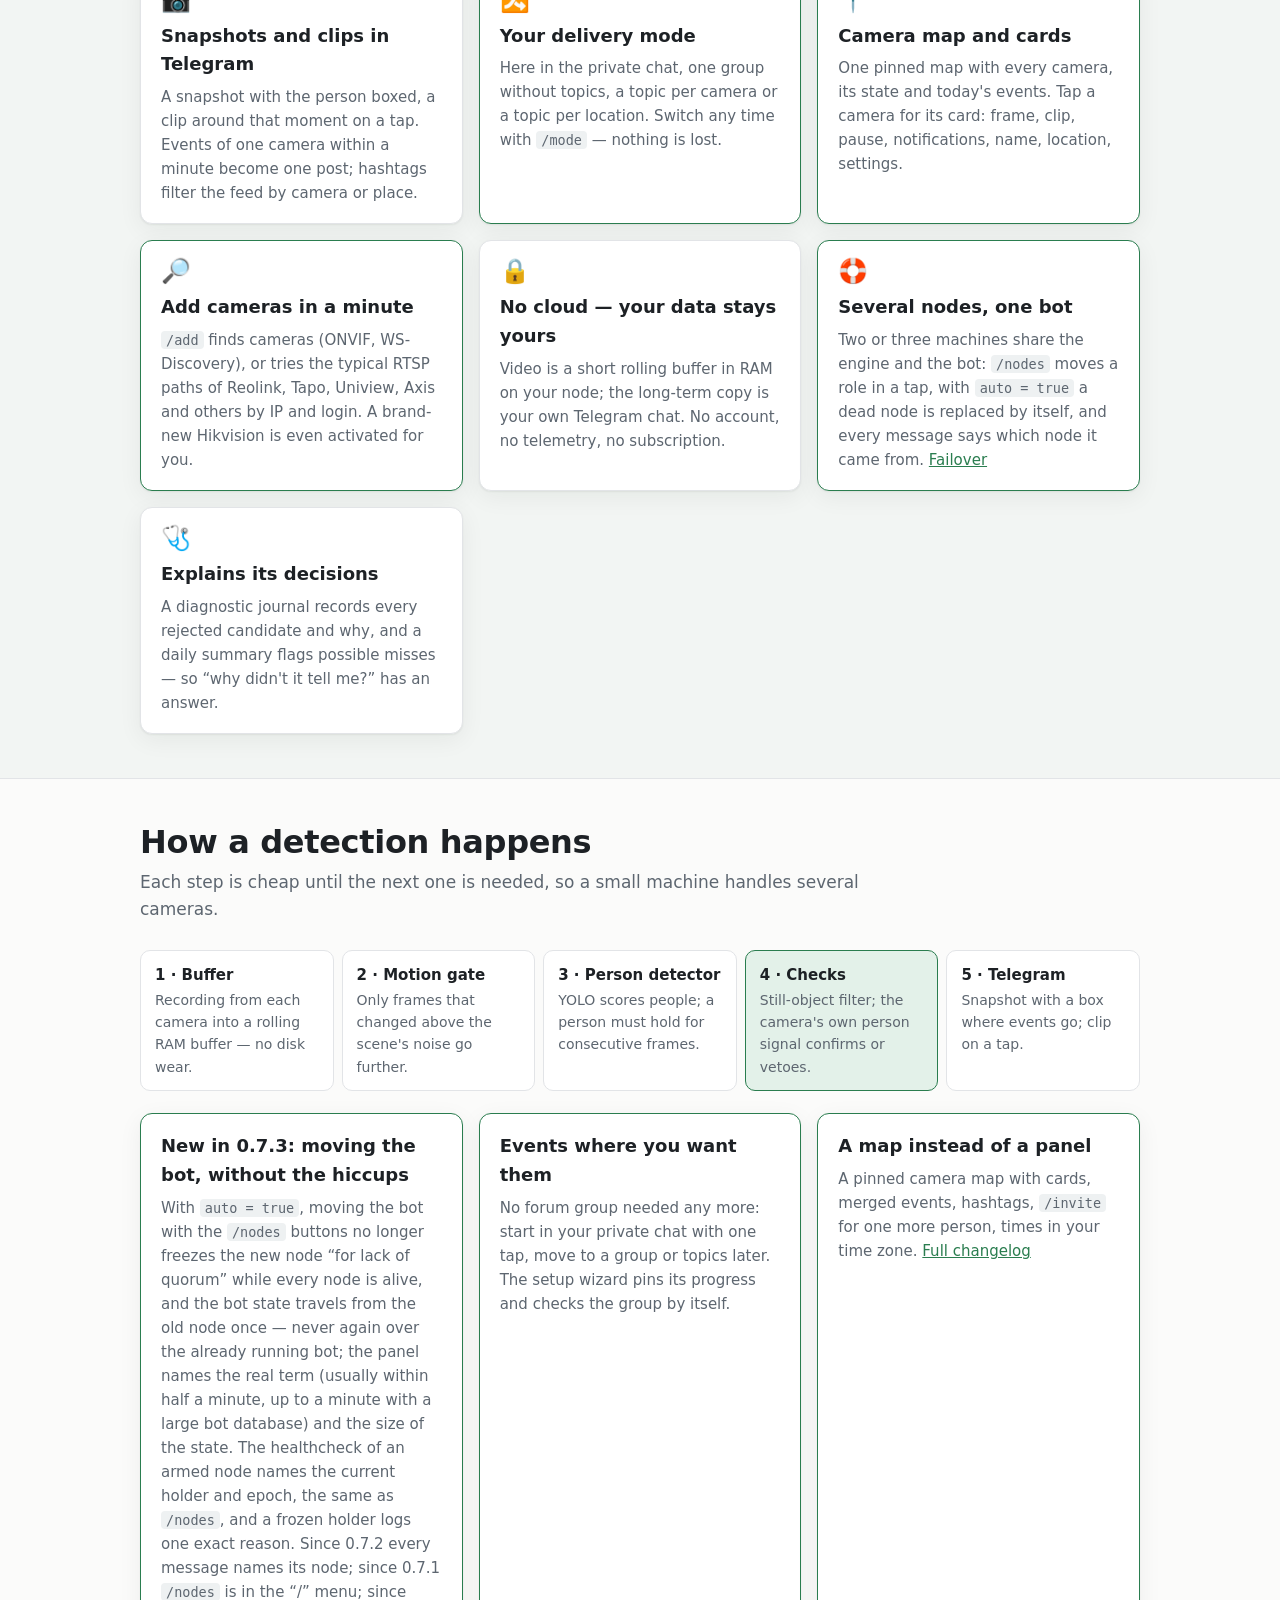
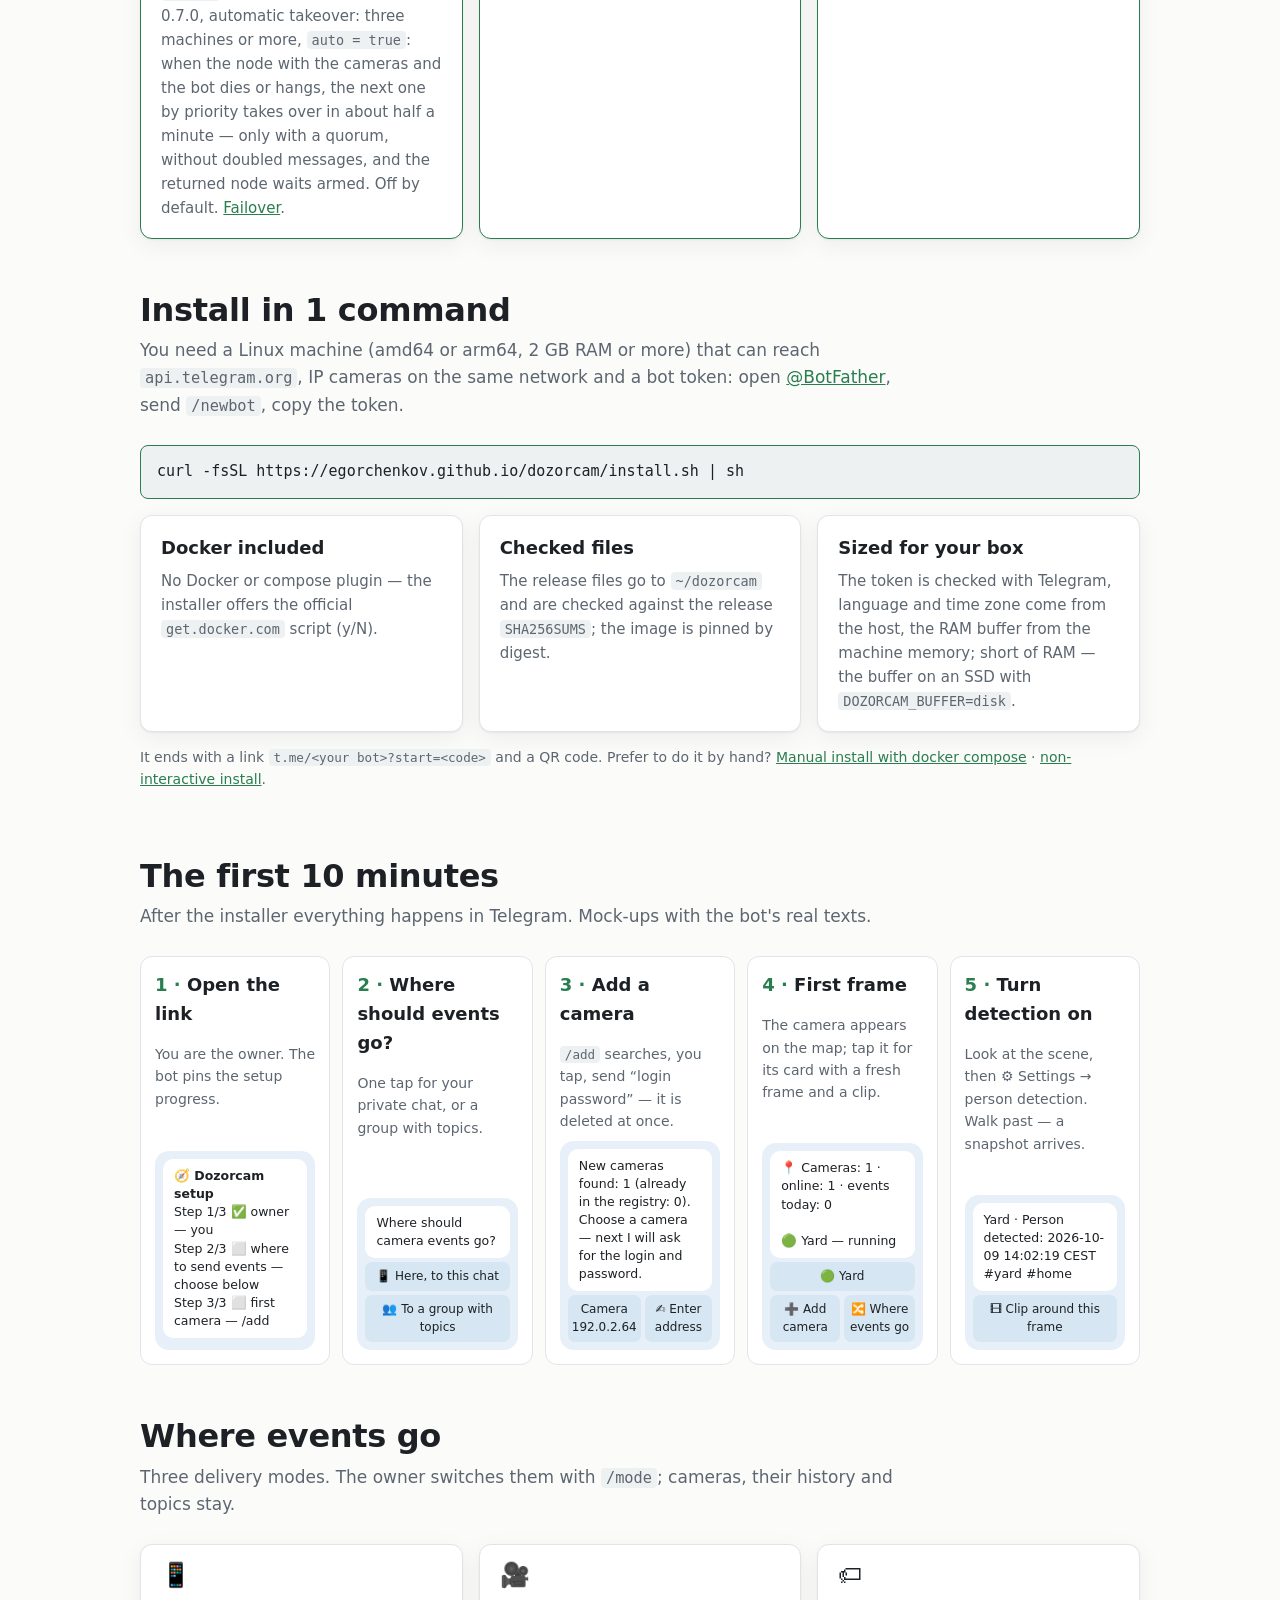
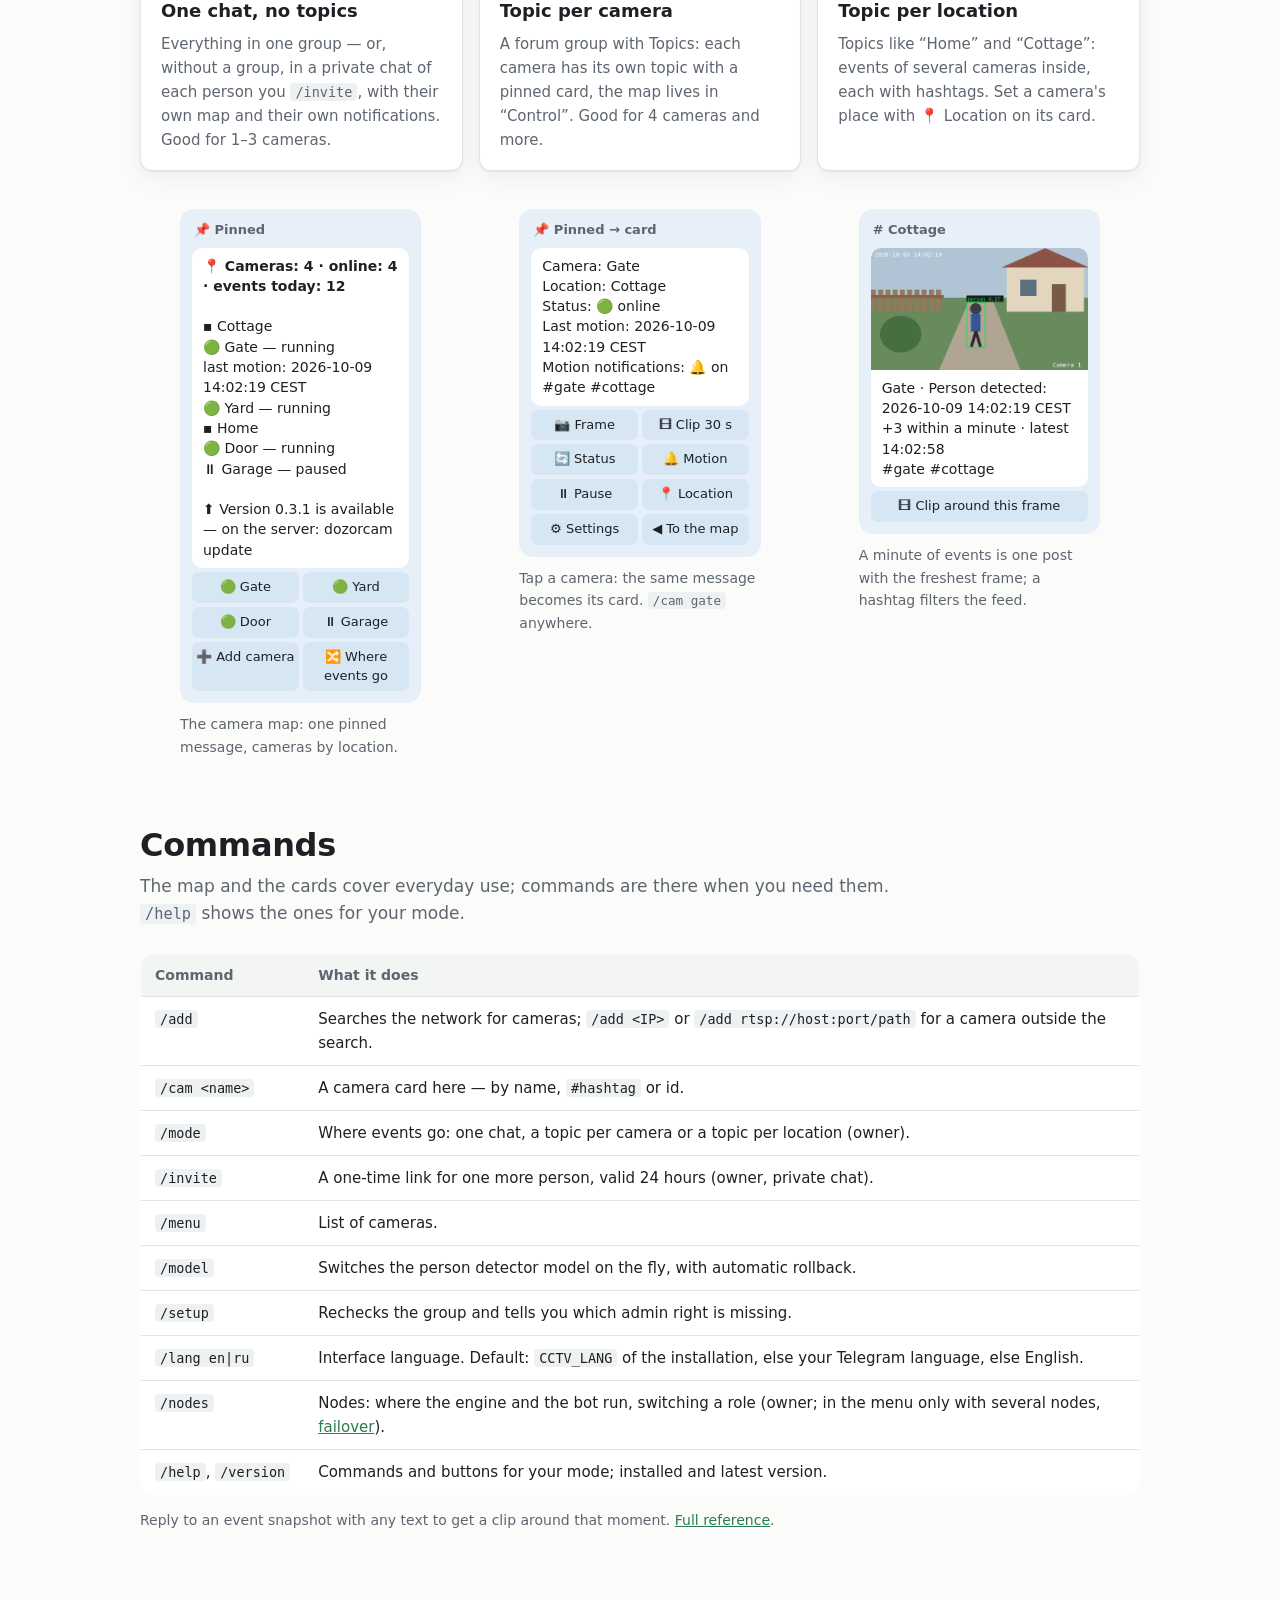
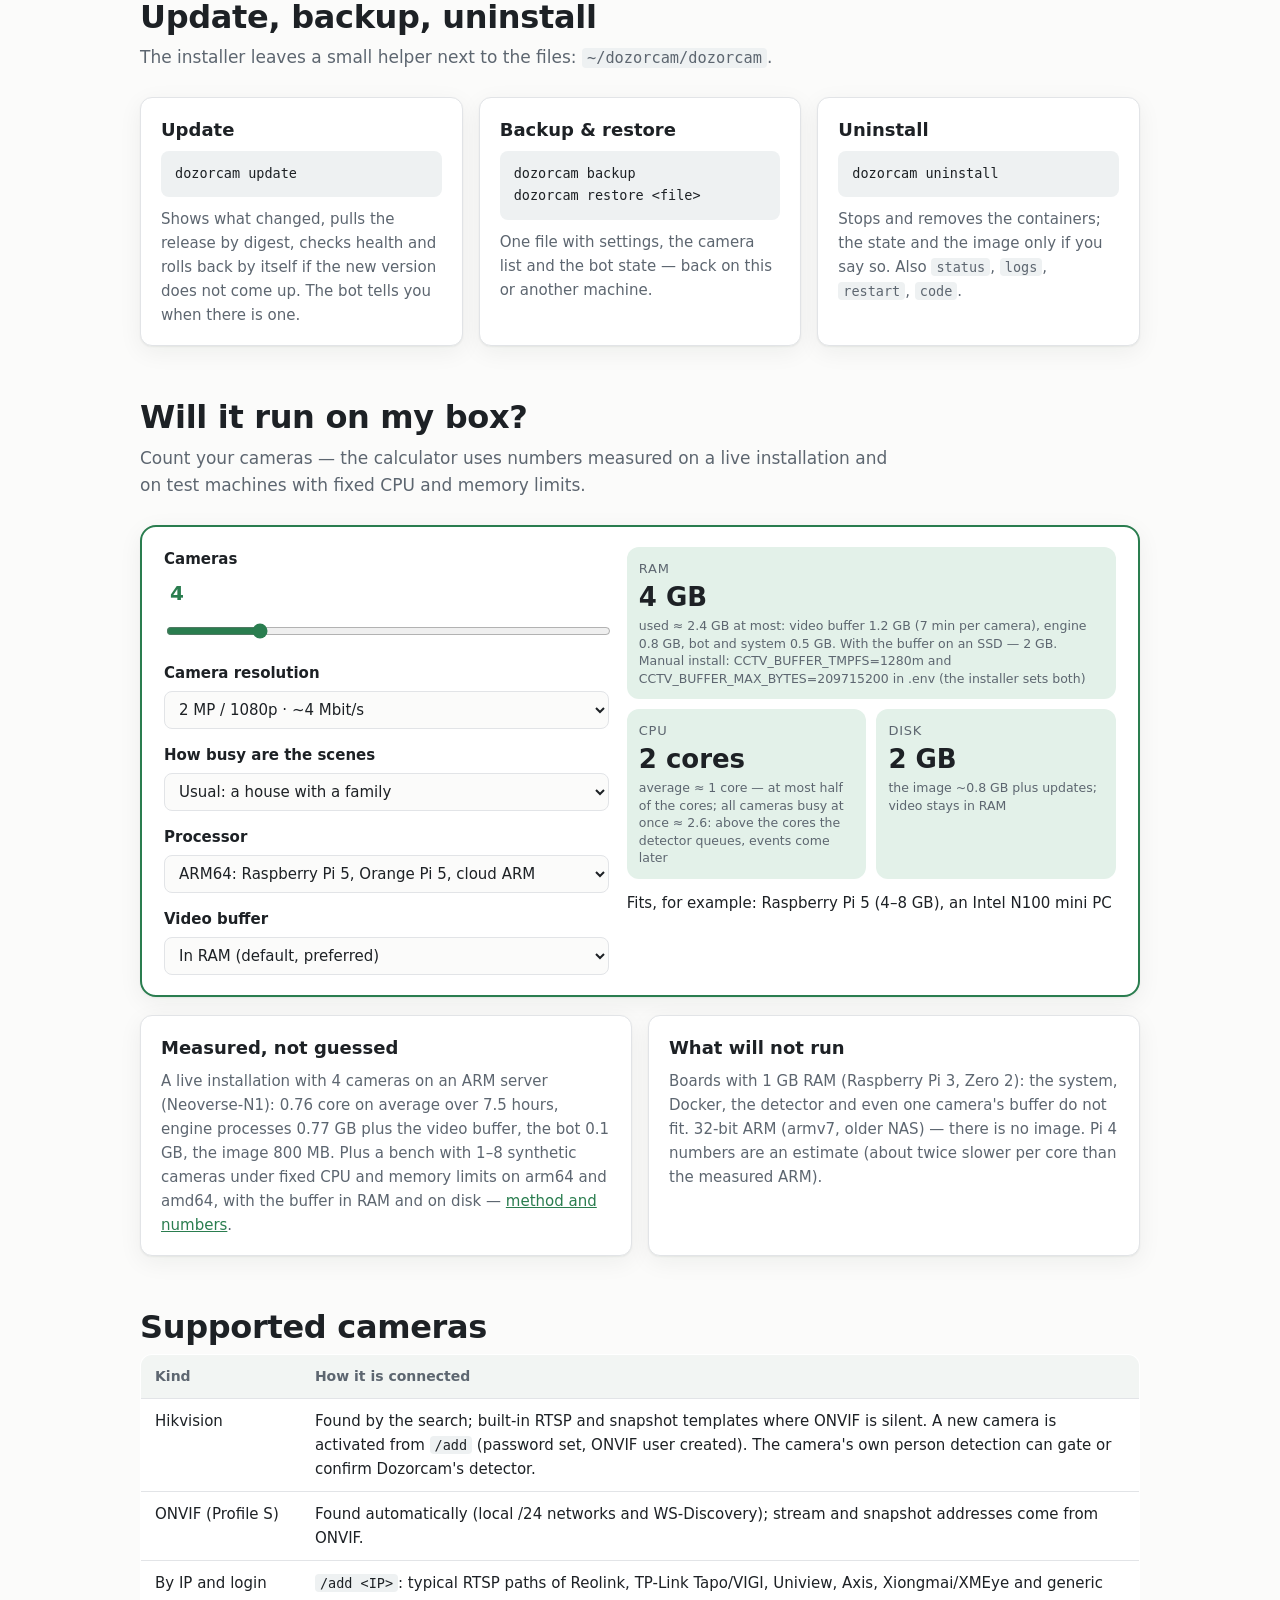
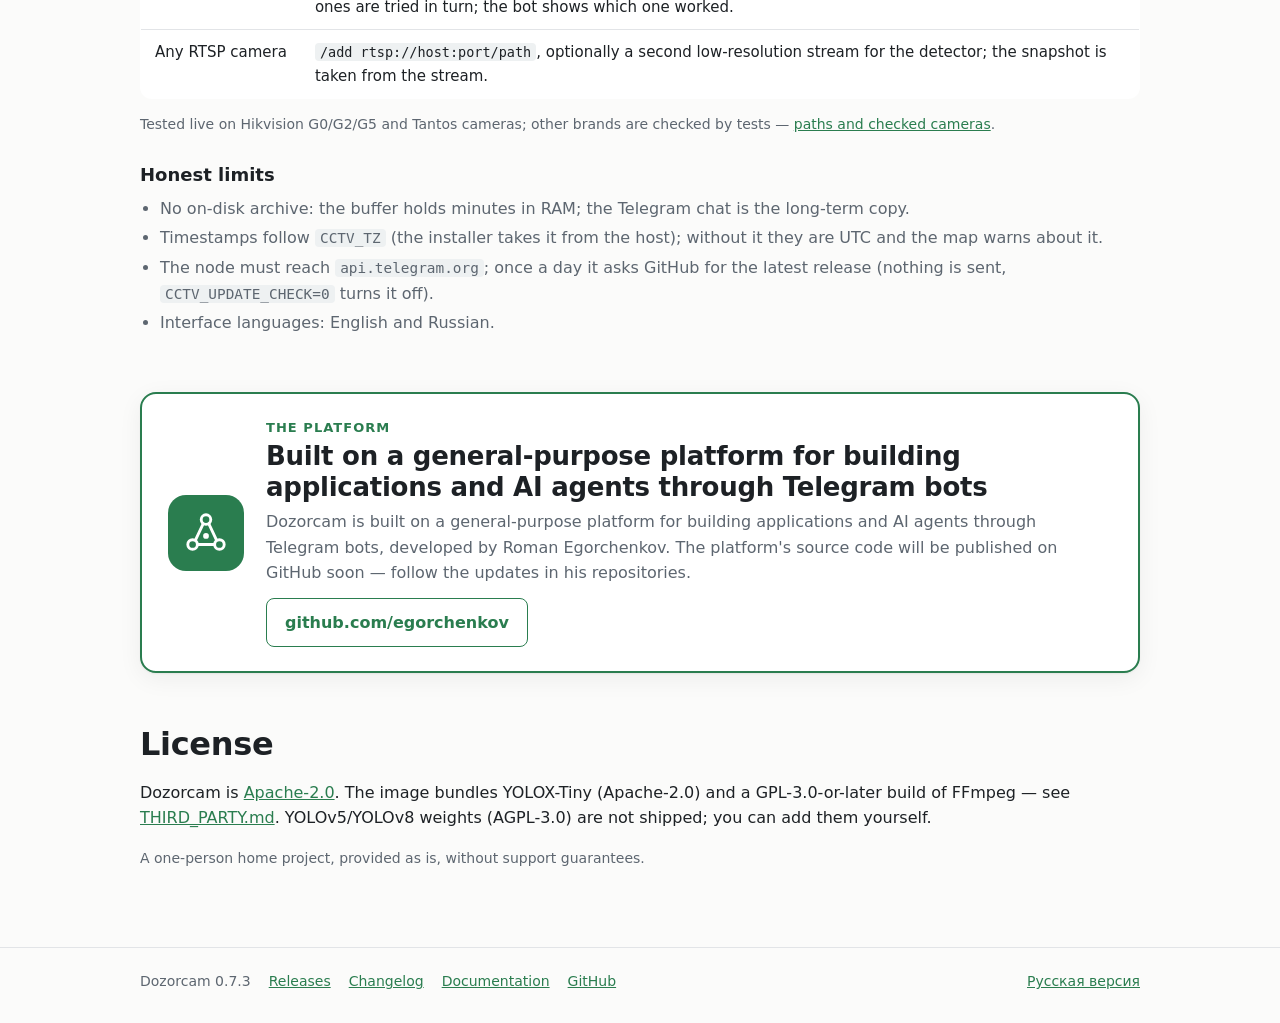
==== commit 78a1c640: "Dozorcam 0.7.3" ====
--- a/docs/site/index.html
+++ b/docs/site/index.html
@@ -28,7 +28,7 @@
 <div class="wrap">
 <section class="hero" style="padding-top:48px">
   <div>
-    <a class="badge" href="https://github.com/egorchenkov/dozorcam/releases/latest">Release <b><!--site:version-->0.7.2<!--/site--></b> · install in one command, no forum group needed →</a>
+    <a class="badge" href="https://github.com/egorchenkov/dozorcam/releases/latest">Release <b><!--site:version-->0.7.3<!--/site--></b> · install in one command, no forum group needed →</a>
     <h1>Your cameras, your Telegram, no cloud</h1>
     <p class="lead">Dozorcam watches IP cameras on your own Linux box, recognises <b>people</b> — not leaves,
     shadows or the cat — and sends a snapshot with the person boxed and a clip of the moment to Telegram:
@@ -90,7 +90,7 @@
     <li><b>5 · Telegram</b>Snapshot with a box where events go; clip on a tap.</li>
   </ol>
   <div class="grid c3" style="margin-top:22px">
-    <div class="card new"><h3>New in 0.7.2: which node sent it</h3><p>With several nodes, every event, frame and clip ends with the node that shot it and the node whose bot sent it — <code>Nodes: engine b · bot a</code>, or <code>Node: a</code> when it is one machine; the camera card shows the same and <code>/nodes</code> says which bot answers. After a takeover the next message already names the new node; with one node nothing changes. Since 0.7.1 <code>/nodes</code> is in the “/” menu; since 0.7.0, automatic takeover: three machines or more, <code>auto = true</code>: when the node with the cameras and the bot dies or hangs, the next one by priority takes over in about half a minute — only with a quorum, without doubled messages, and the returned node waits armed. Off by default; sites and switching from <code>/nodes</code> stay as they were. <a href="https://github.com/egorchenkov/dozorcam/blob/master/docs/failover.md">Failover</a>, step 5 of 5.</p></div>
+    <div class="card new"><h3>New in 0.7.3: moving the bot, without the hiccups</h3><p>With <code>auto = true</code>, moving the bot with the <code>/nodes</code> buttons no longer freezes the new node “for lack of quorum” while every node is alive, and the bot state travels from the old node once — never again over the already running bot; the panel names the real term (usually within half a minute, up to a minute with a large bot database) and the size of the state. The healthcheck of an armed node names the current holder and epoch, the same as <code>/nodes</code>, and a frozen holder logs one exact reason. Since 0.7.2 every message names its node; since 0.7.1 <code>/nodes</code> is in the “/” menu; since 0.7.0, automatic takeover: three machines or more, <code>auto = true</code>: when the node with the cameras and the bot dies or hangs, the next one by priority takes over in about half a minute — only with a quorum, without doubled messages, and the returned node waits armed. Off by default. <a href="https://github.com/egorchenkov/dozorcam/blob/master/docs/failover.md">Failover</a>.</p></div>
     <div class="card new"><h3>Events where you want them</h3><p>No forum group needed any more: start in your private chat with one tap, move to a group or topics later. The setup wizard pins its progress and checks the group by itself.</p></div>
     <div class="card new"><h3>A map instead of a panel</h3><p>A pinned camera map with cards, merged events, hashtags, <code>/invite</code> for one more person, times in your time zone. <a href="https://github.com/egorchenkov/dozorcam/blob/master/CHANGELOG.md">Full changelog</a></p></div>
   </div>
@@ -320,7 +320,7 @@
 
 <footer>
   <div class="wrap">
-    <span>Dozorcam <!--site:version-->0.7.2<!--/site--></span>
+    <span>Dozorcam <!--site:version-->0.7.3<!--/site--></span>
     <a href="https://github.com/egorchenkov/dozorcam/releases">Releases</a>
     <a href="https://github.com/egorchenkov/dozorcam/blob/master/CHANGELOG.md">Changelog</a>
     <a href="https://github.com/egorchenkov/dozorcam/blob/master/docs/README.md">Documentation</a>
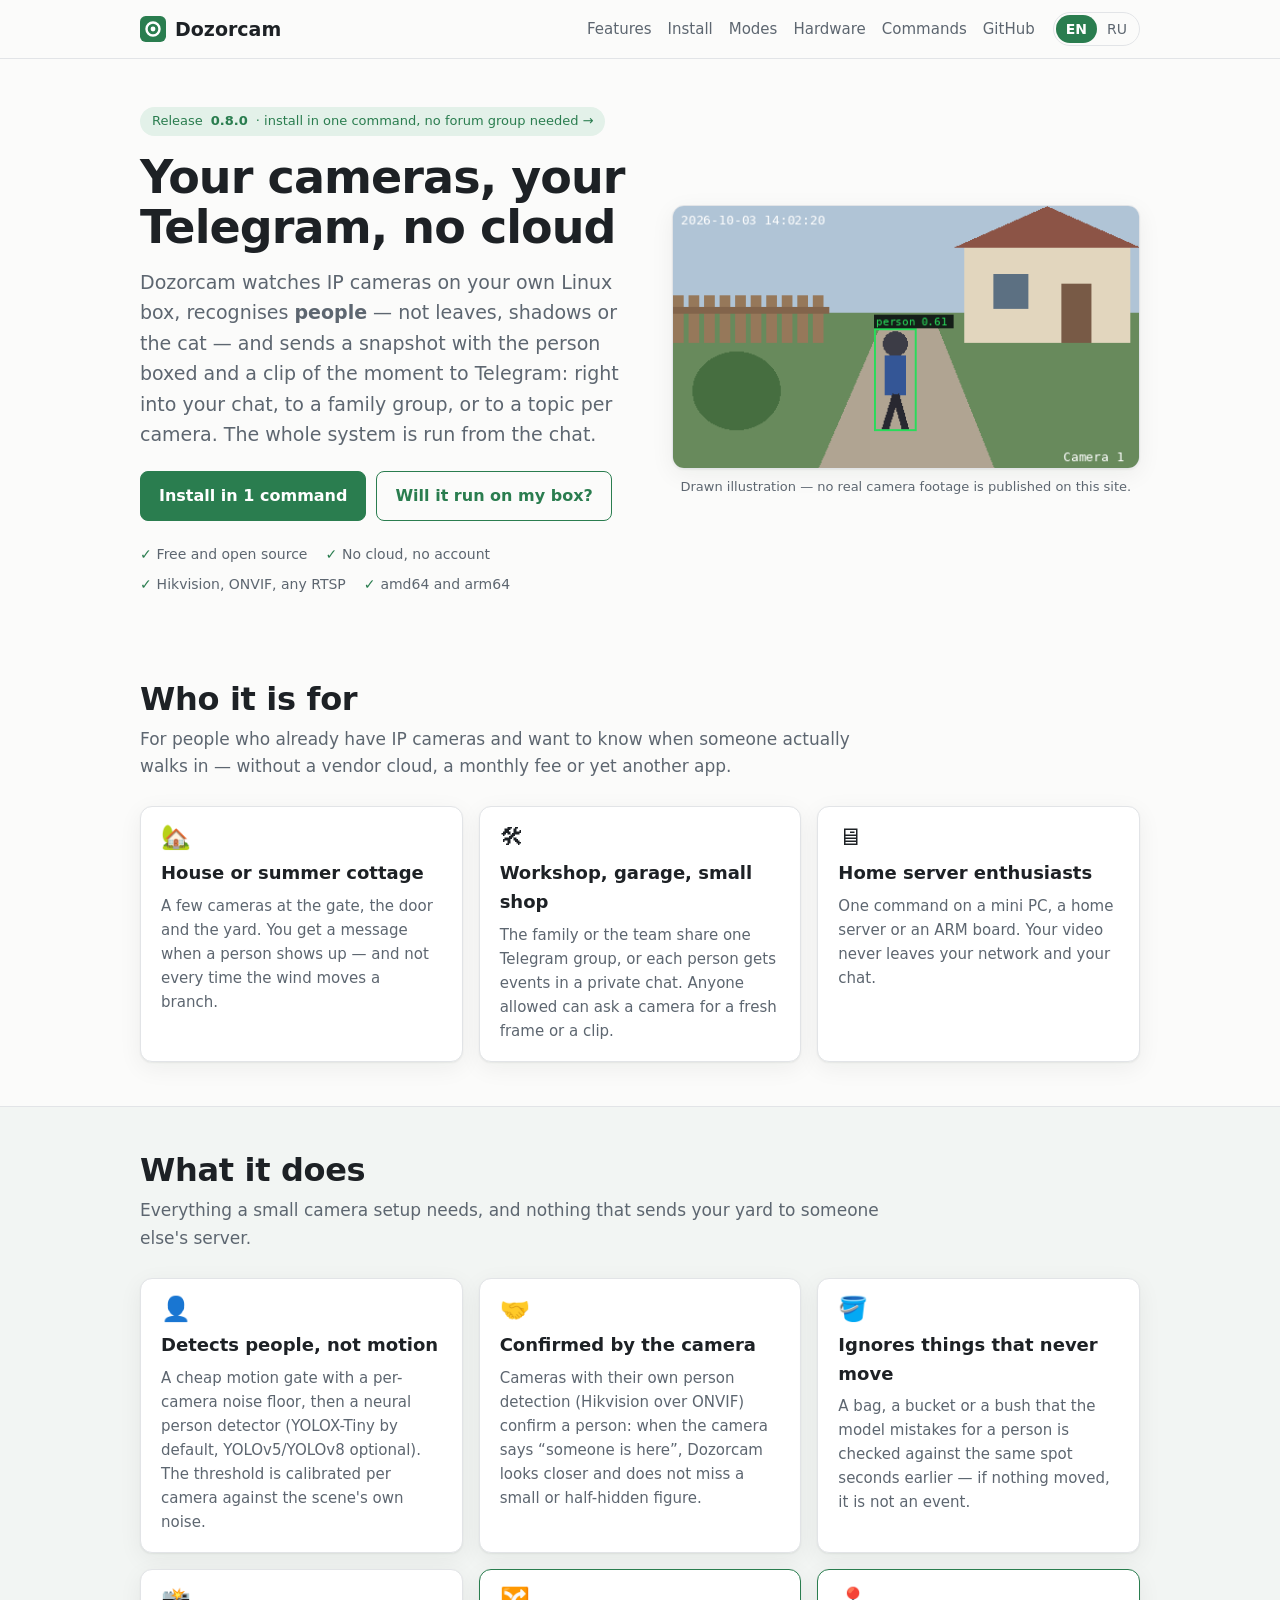
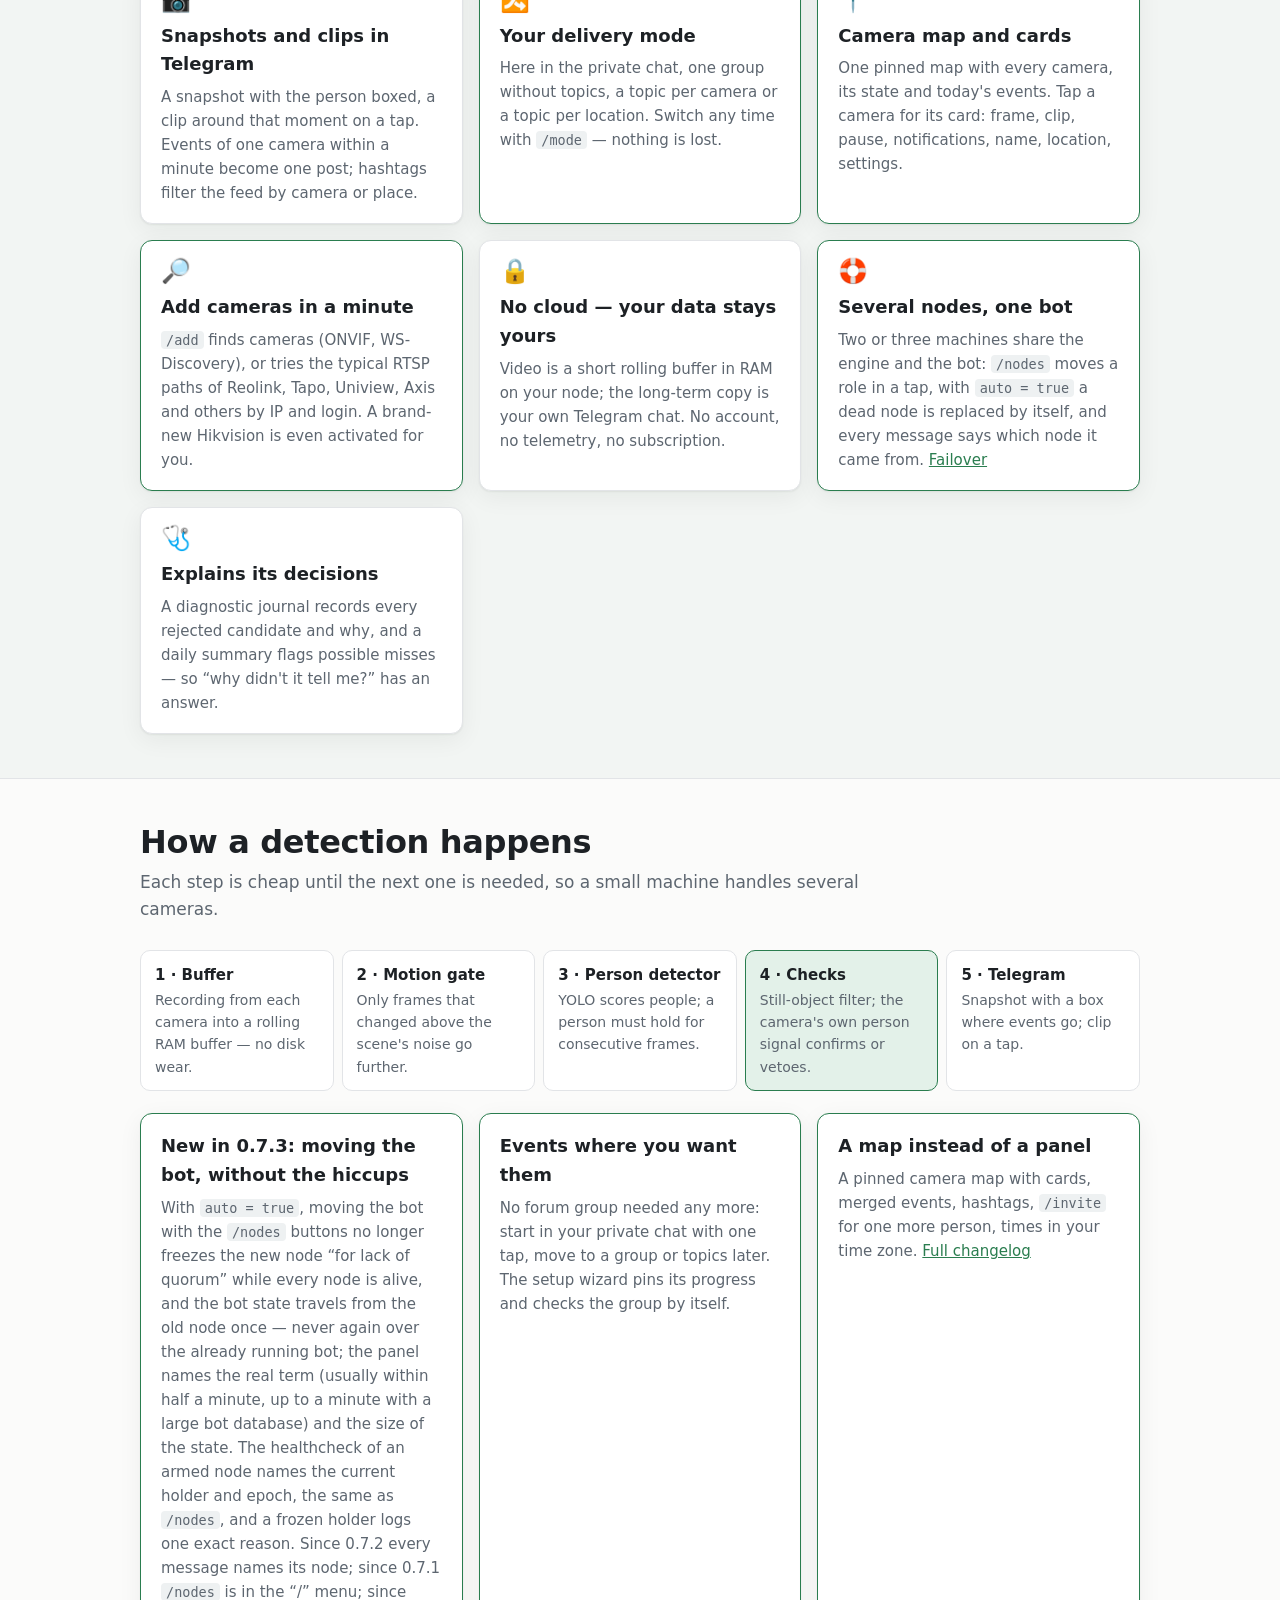
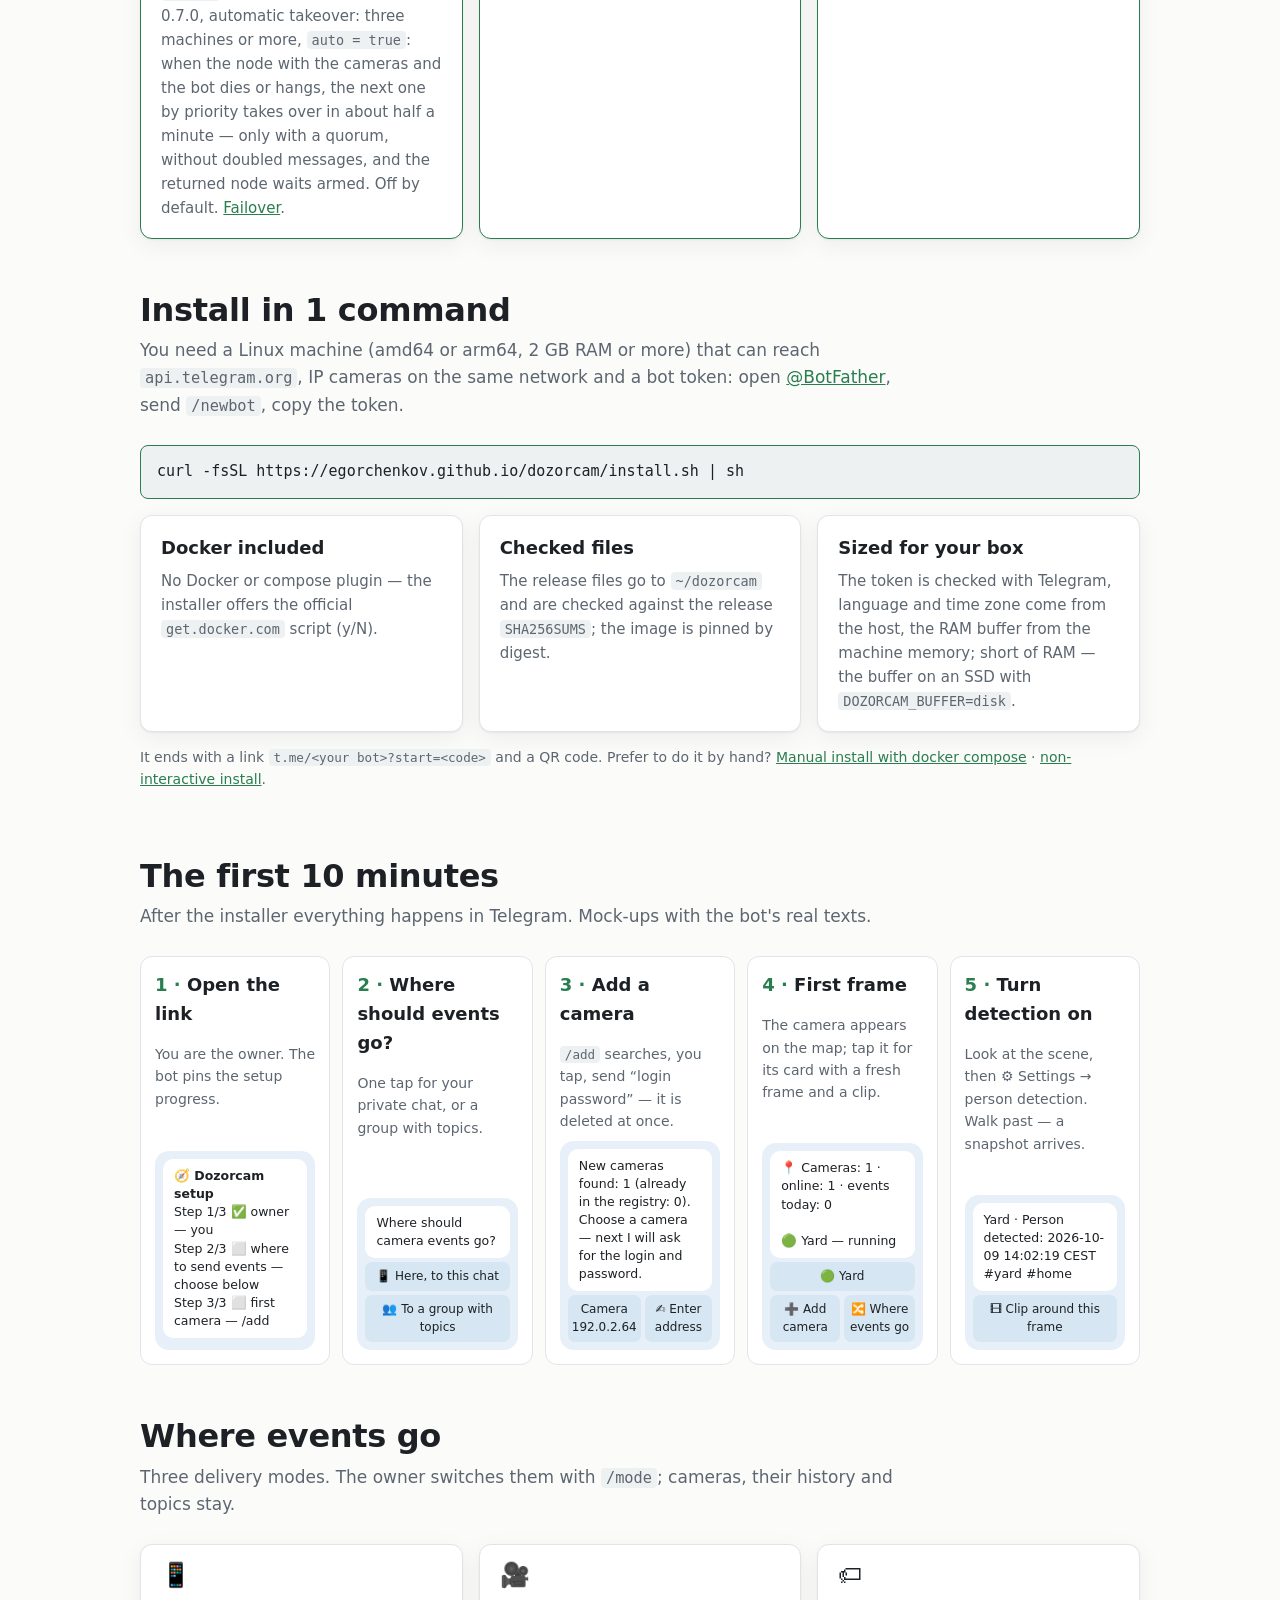
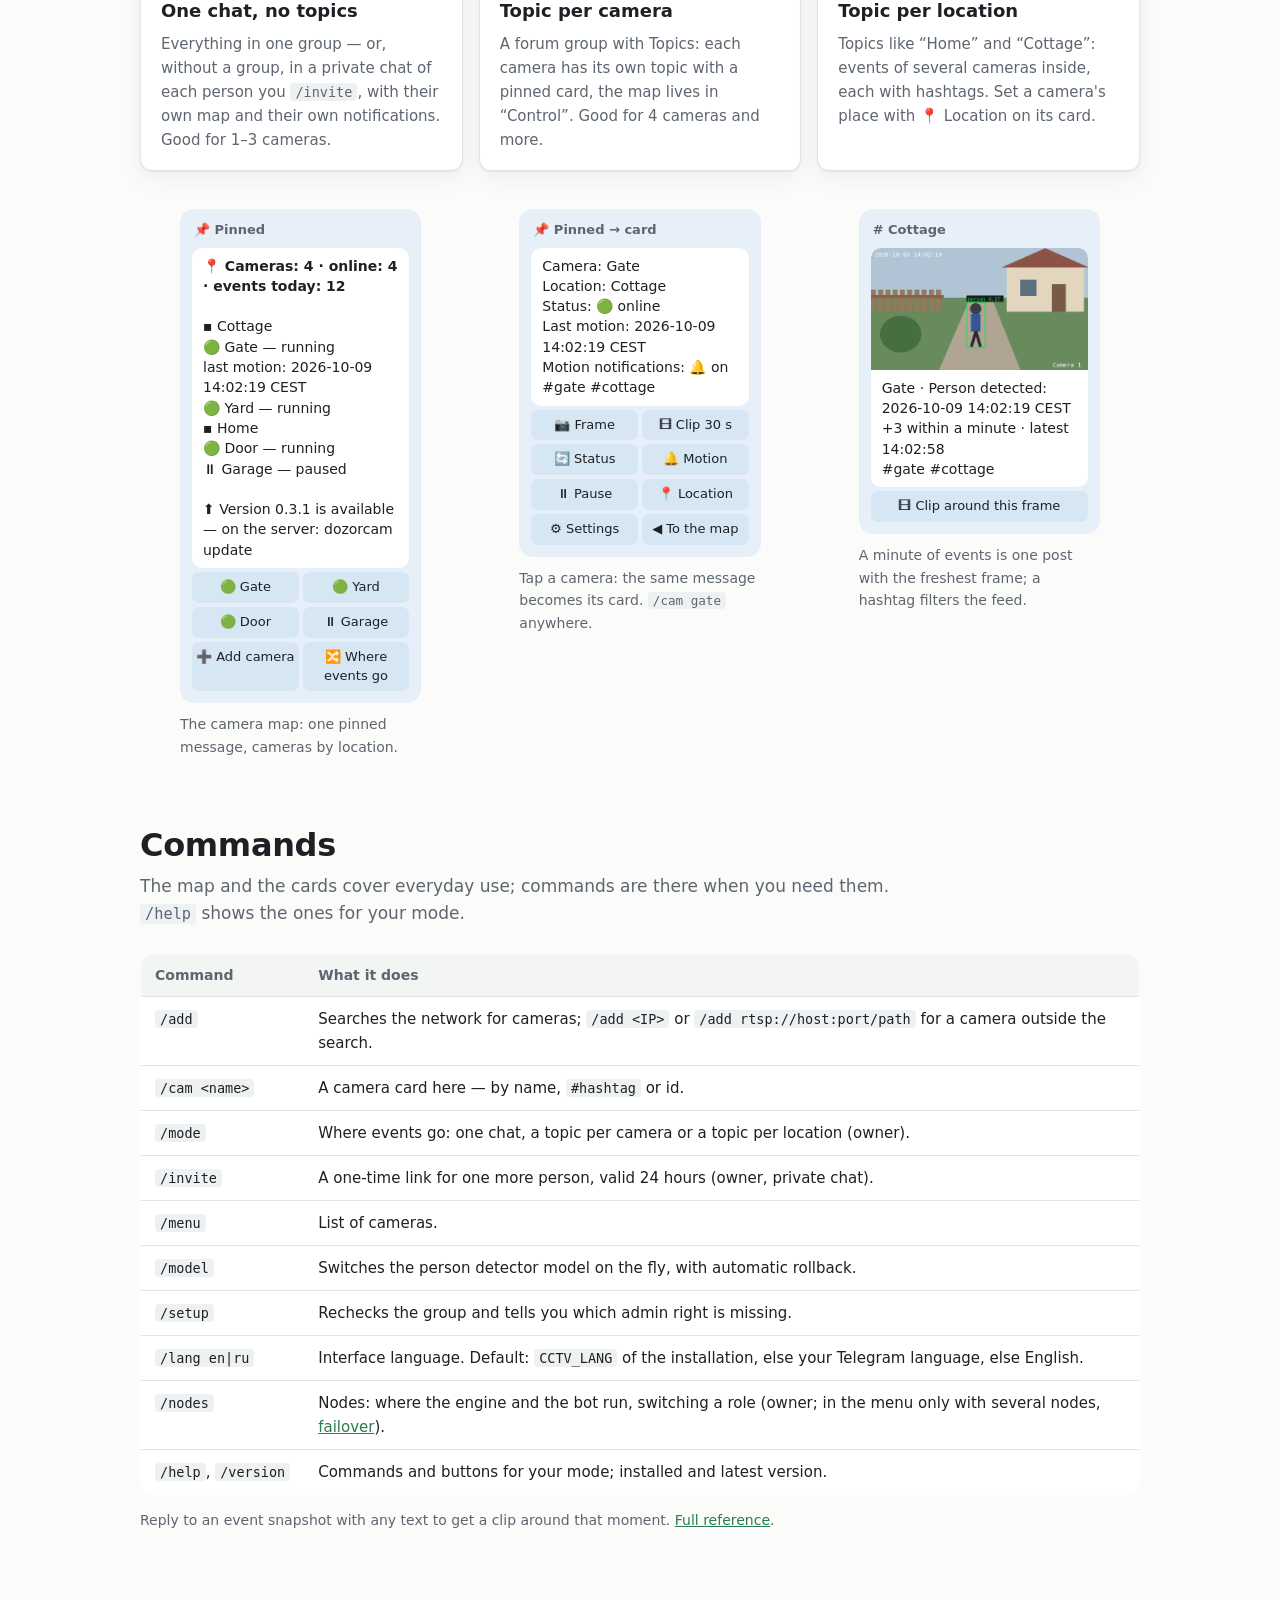
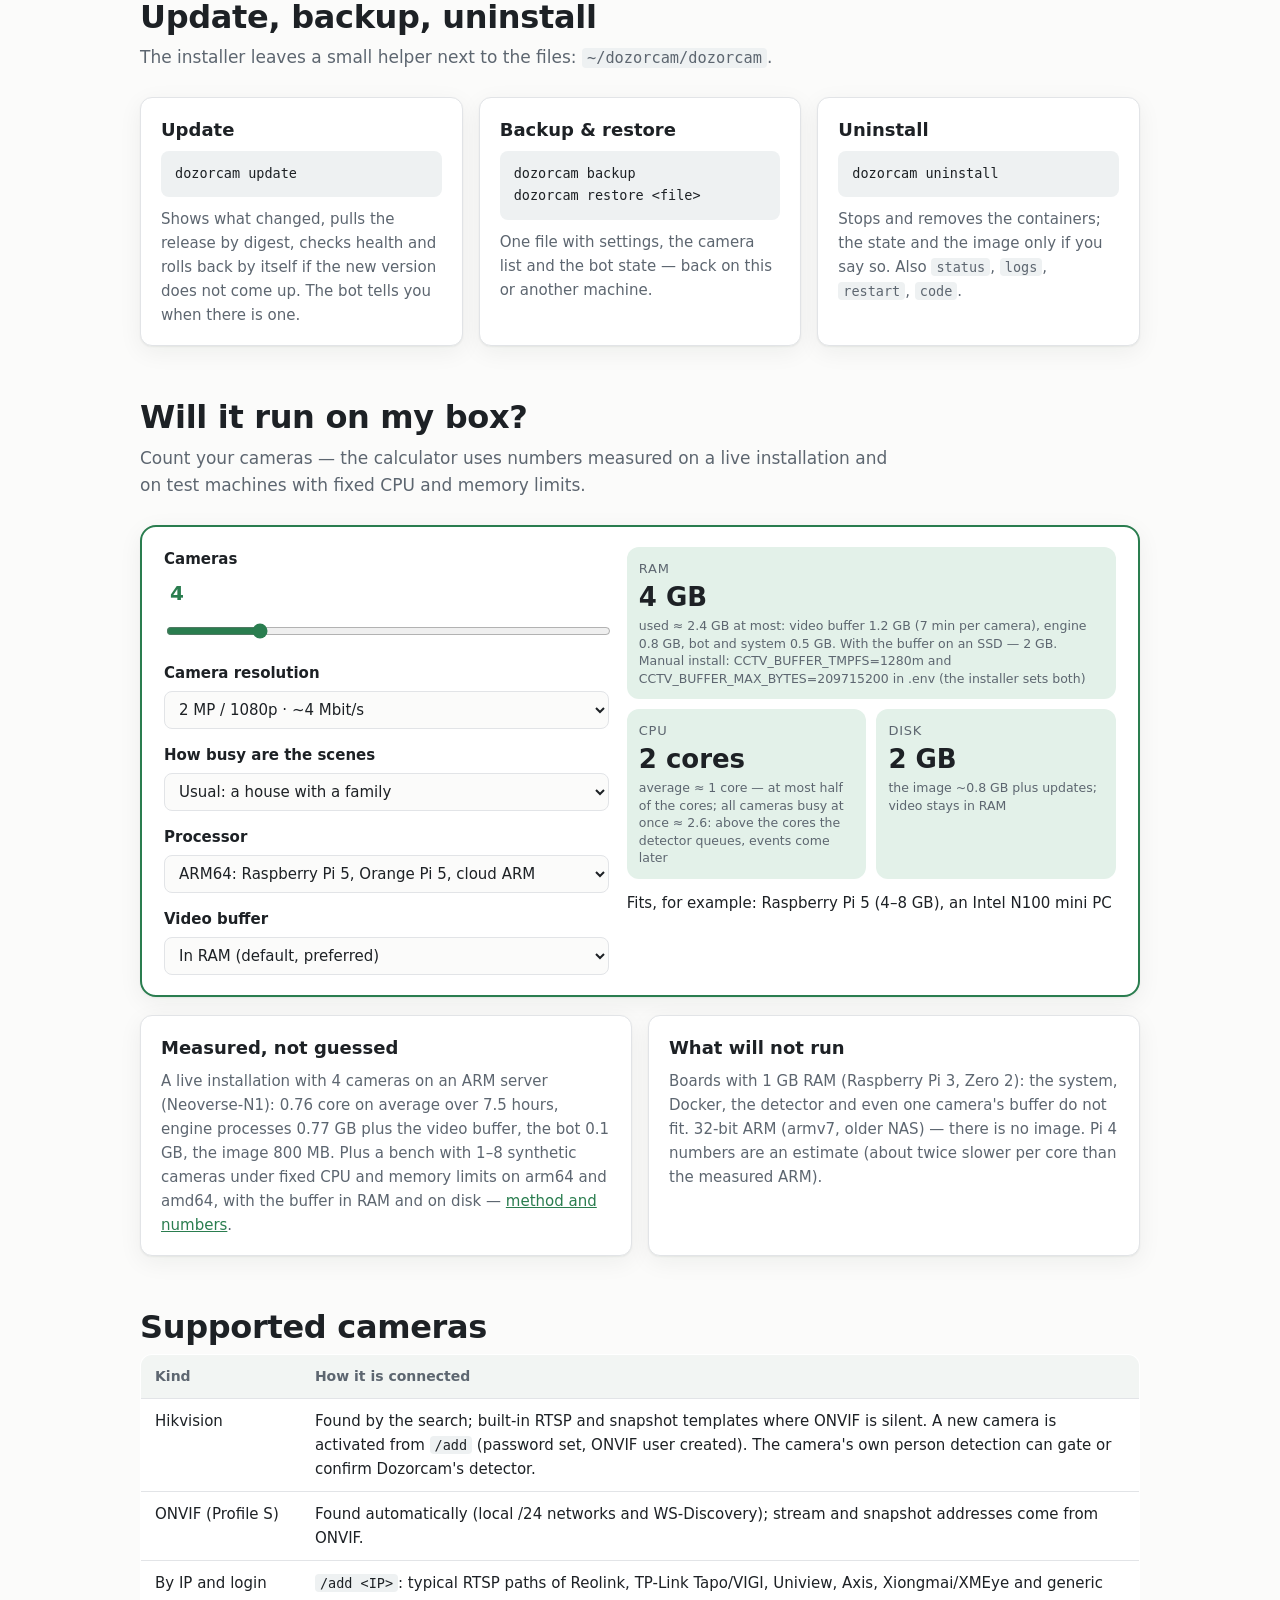
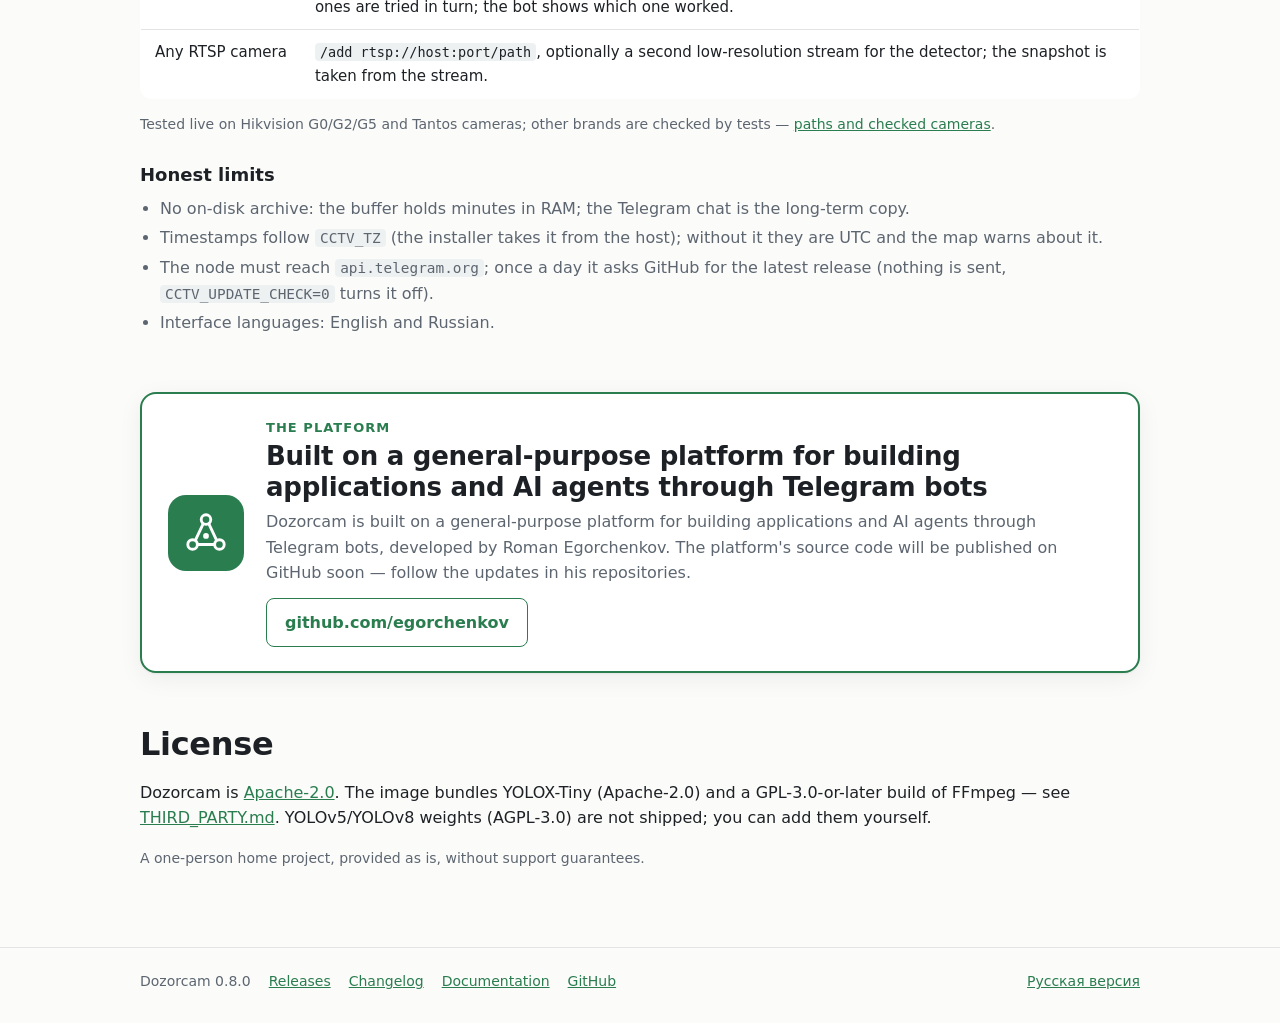
==== commit a0da1d3a: "Dozorcam 0.8.0" ====
--- a/docs/site/index.html
+++ b/docs/site/index.html
@@ -28,7 +28,7 @@
 <div class="wrap">
 <section class="hero" style="padding-top:48px">
   <div>
-    <a class="badge" href="https://github.com/egorchenkov/dozorcam/releases/latest">Release <b><!--site:version-->0.7.3<!--/site--></b> · install in one command, no forum group needed →</a>
+    <a class="badge" href="https://github.com/egorchenkov/dozorcam/releases/latest">Release <b><!--site:version-->0.8.0<!--/site--></b> · install in one command, no forum group needed →</a>
     <h1>Your cameras, your Telegram, no cloud</h1>
     <p class="lead">Dozorcam watches IP cameras on your own Linux box, recognises <b>people</b> — not leaves,
     shadows or the cat — and sends a snapshot with the person boxed and a clip of the moment to Telegram:
@@ -320,7 +320,7 @@
 
 <footer>
   <div class="wrap">
-    <span>Dozorcam <!--site:version-->0.7.3<!--/site--></span>
+    <span>Dozorcam <!--site:version-->0.8.0<!--/site--></span>
     <a href="https://github.com/egorchenkov/dozorcam/releases">Releases</a>
     <a href="https://github.com/egorchenkov/dozorcam/blob/master/CHANGELOG.md">Changelog</a>
     <a href="https://github.com/egorchenkov/dozorcam/blob/master/docs/README.md">Documentation</a>
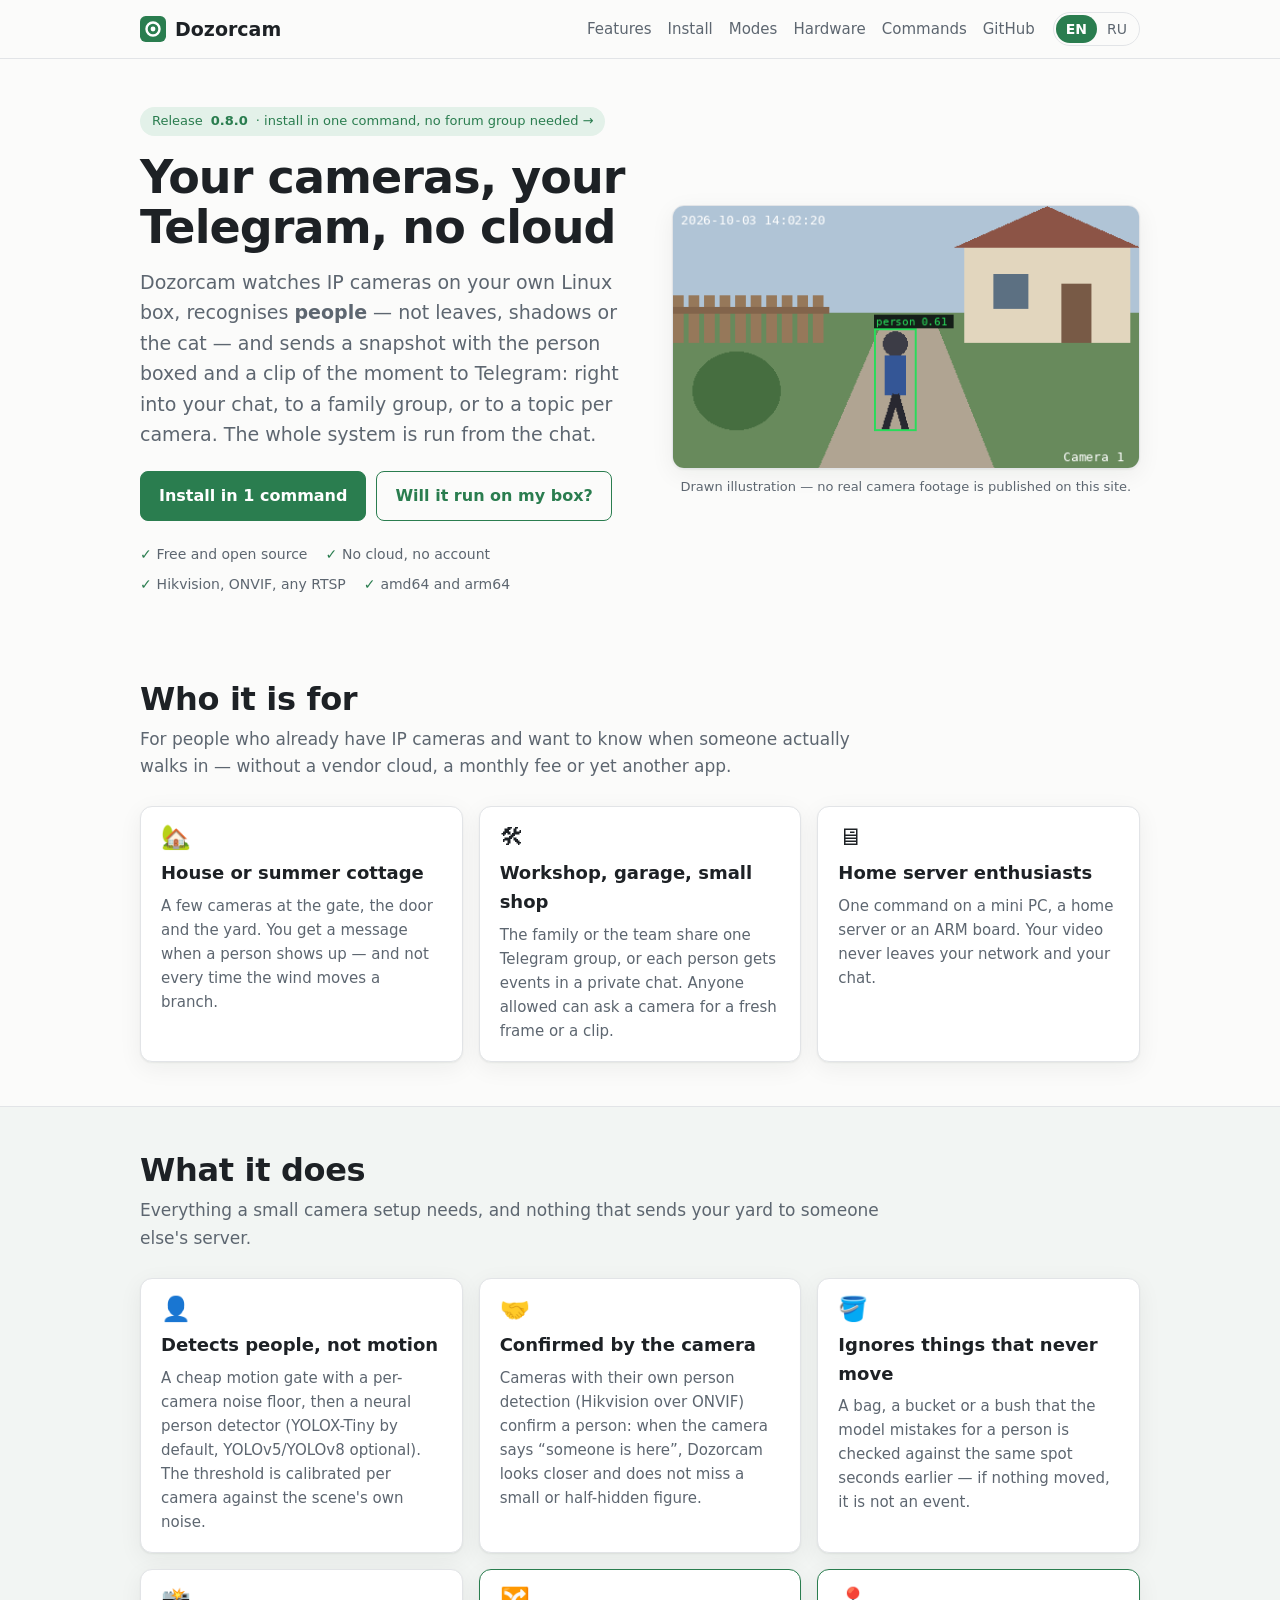
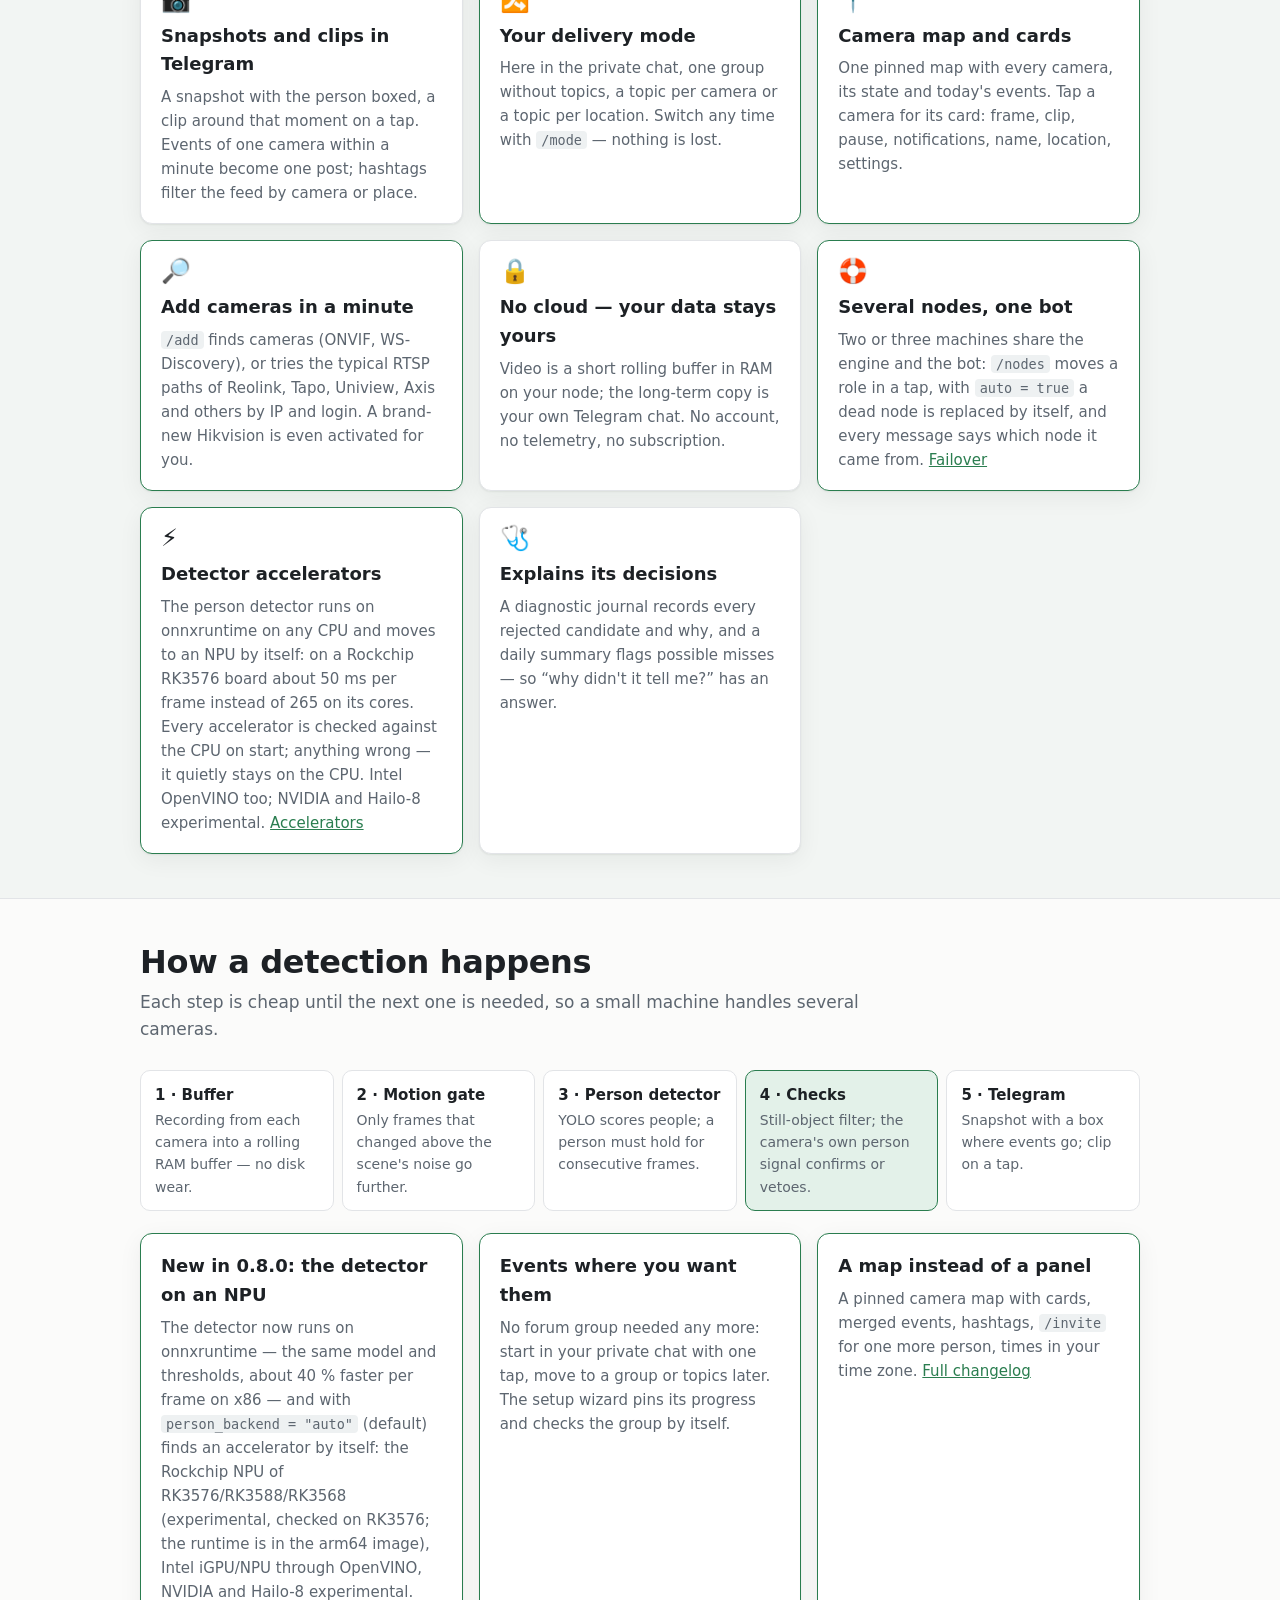
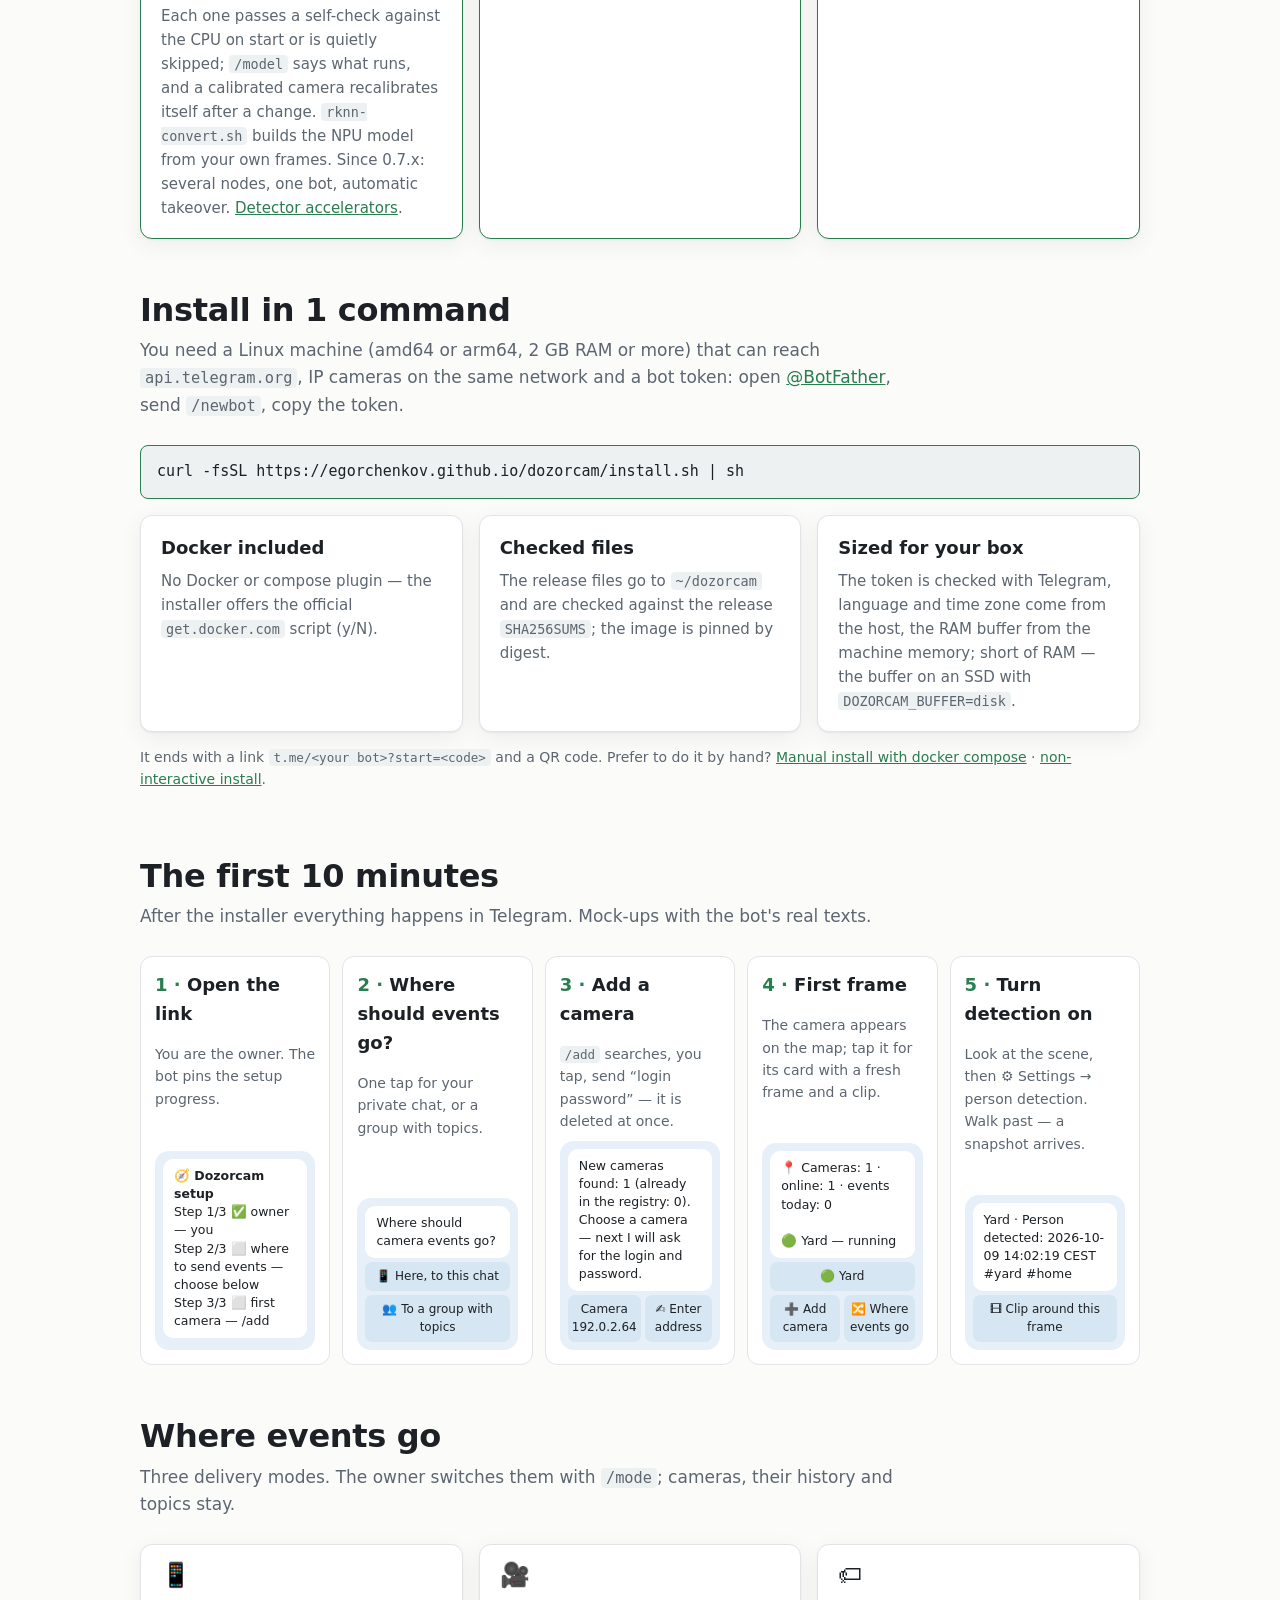
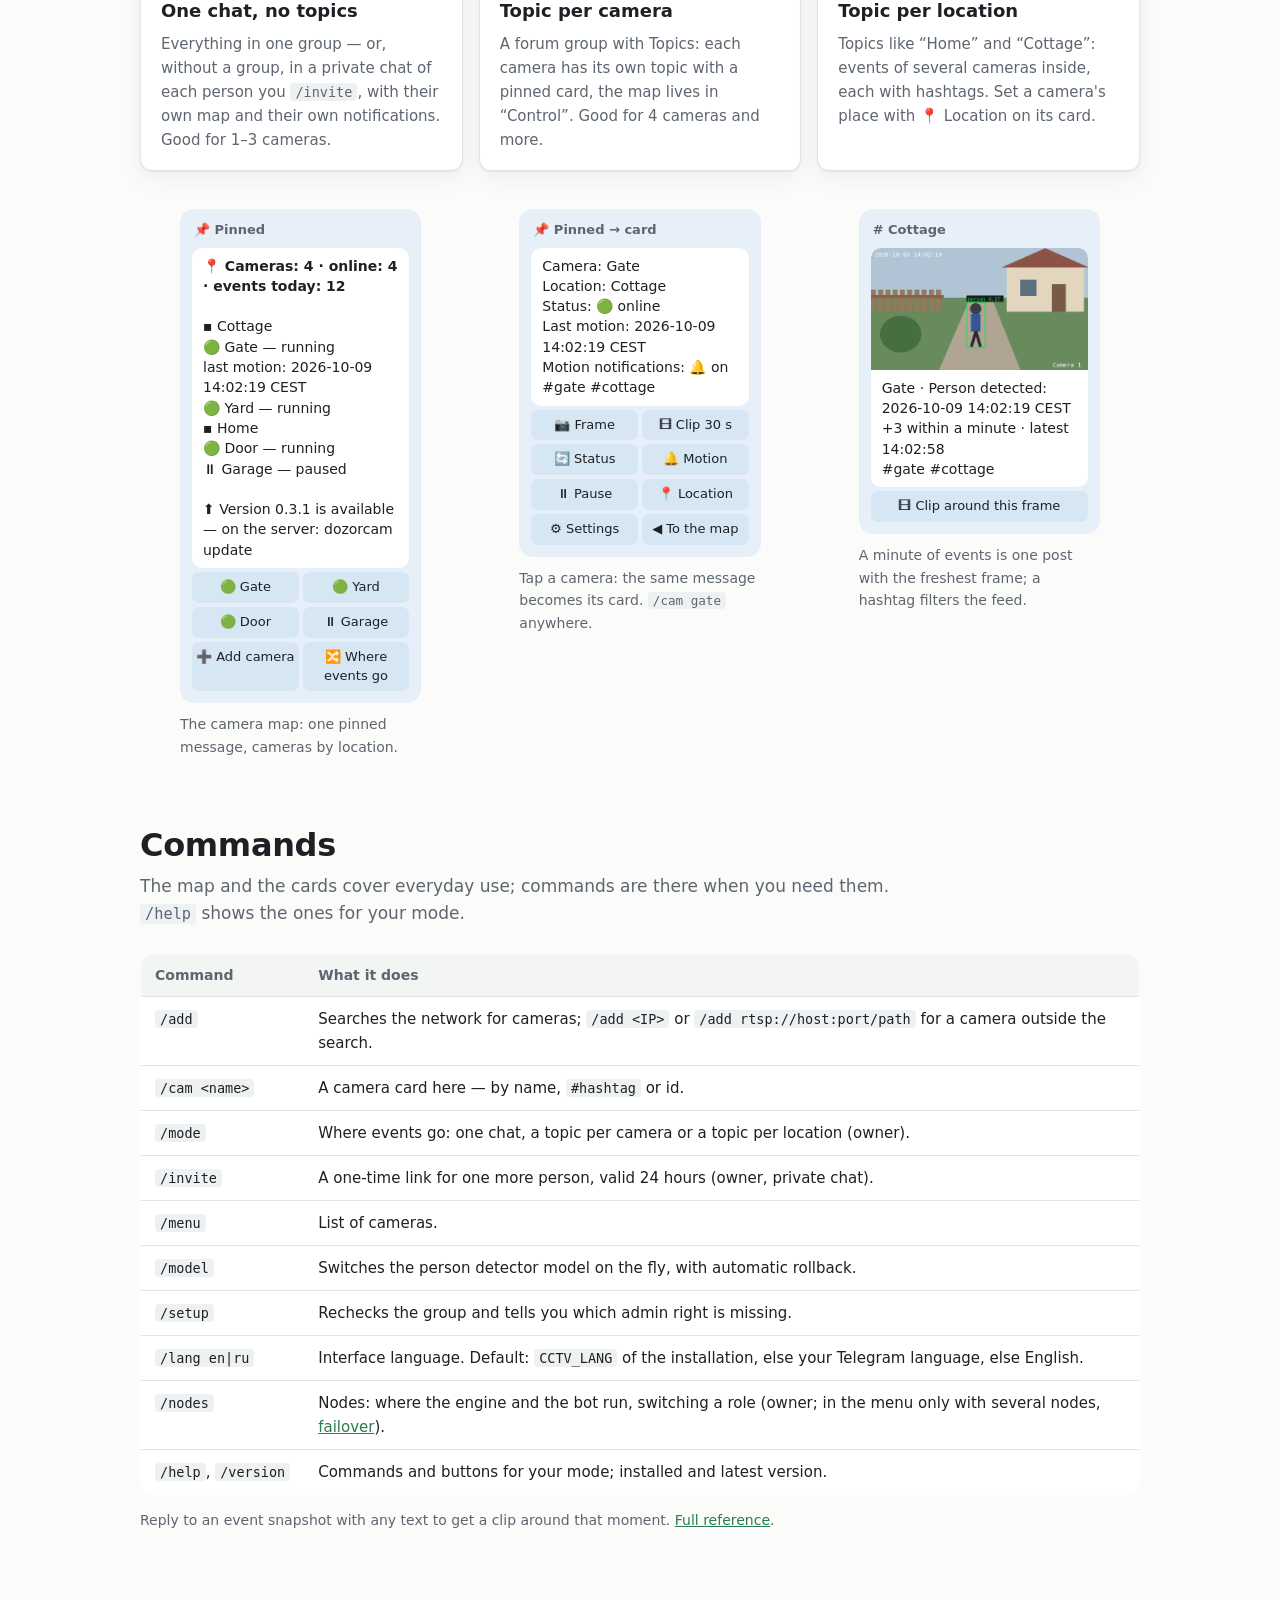
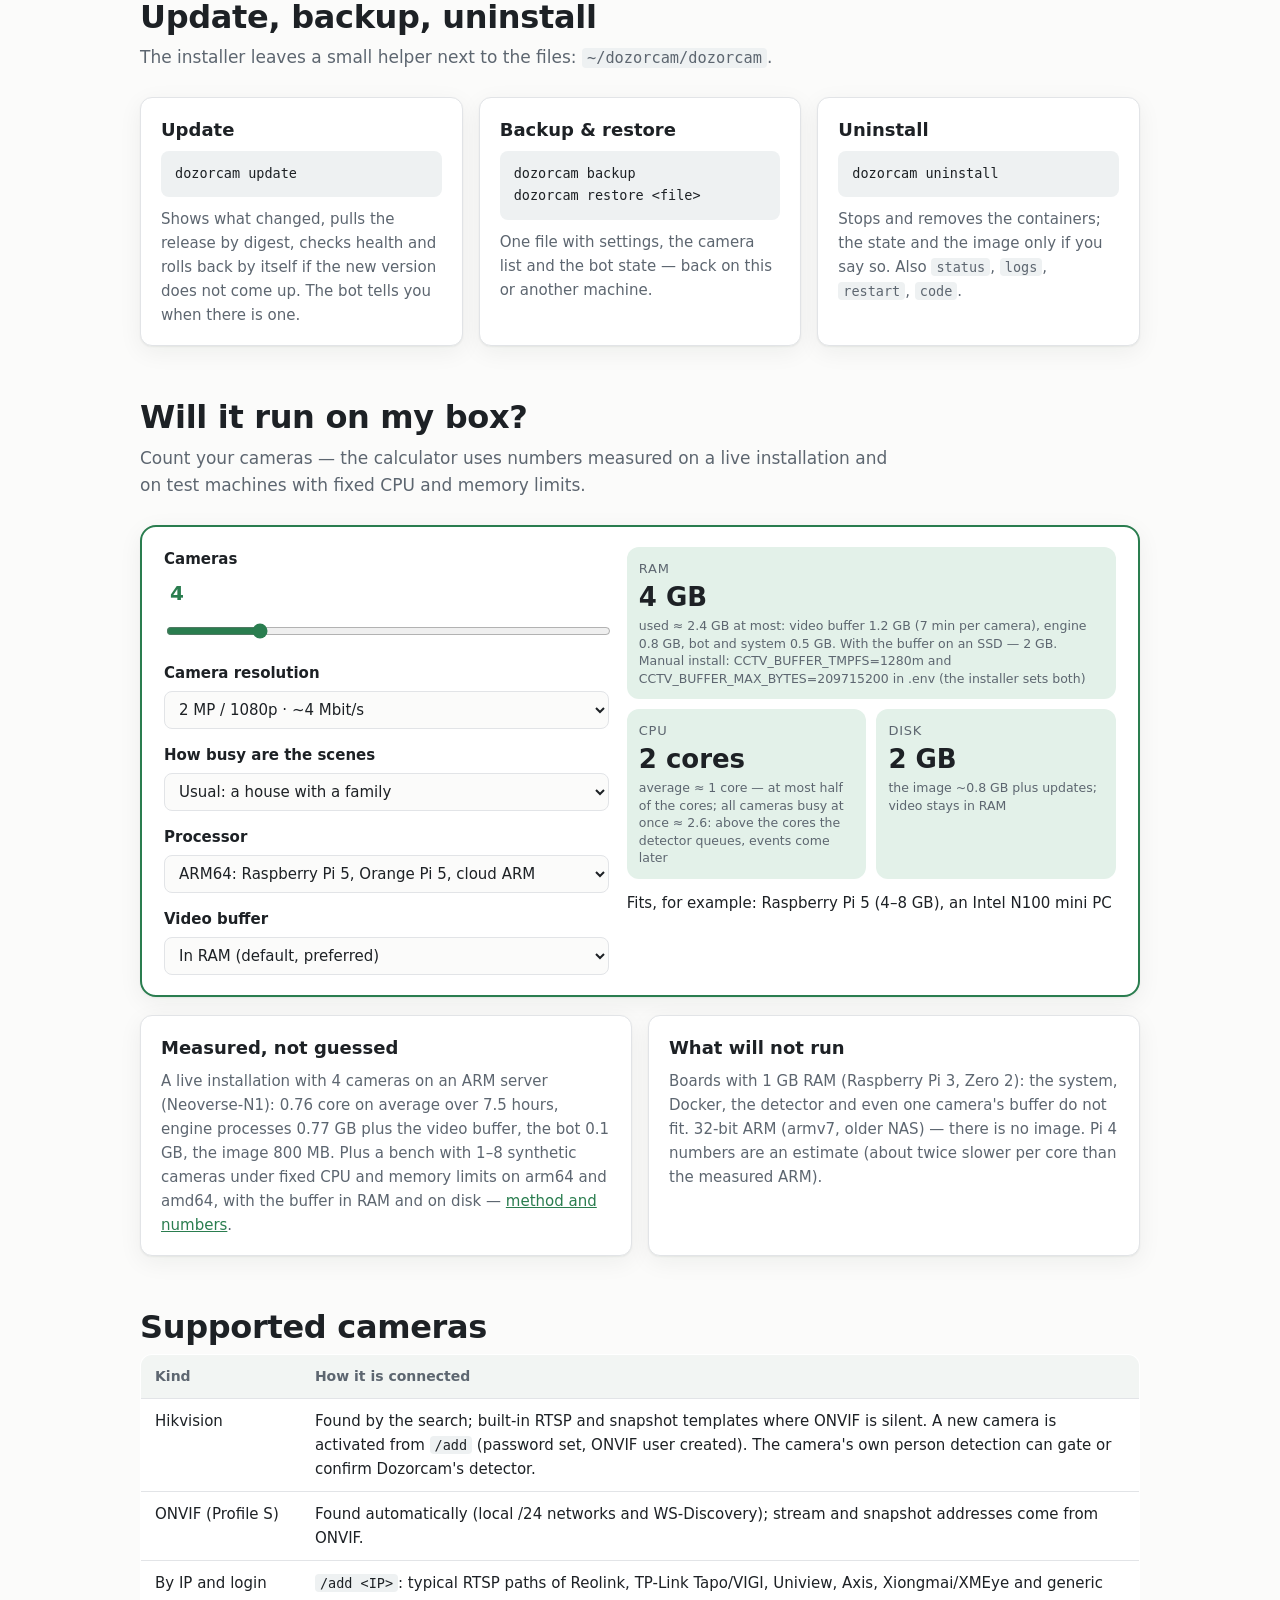
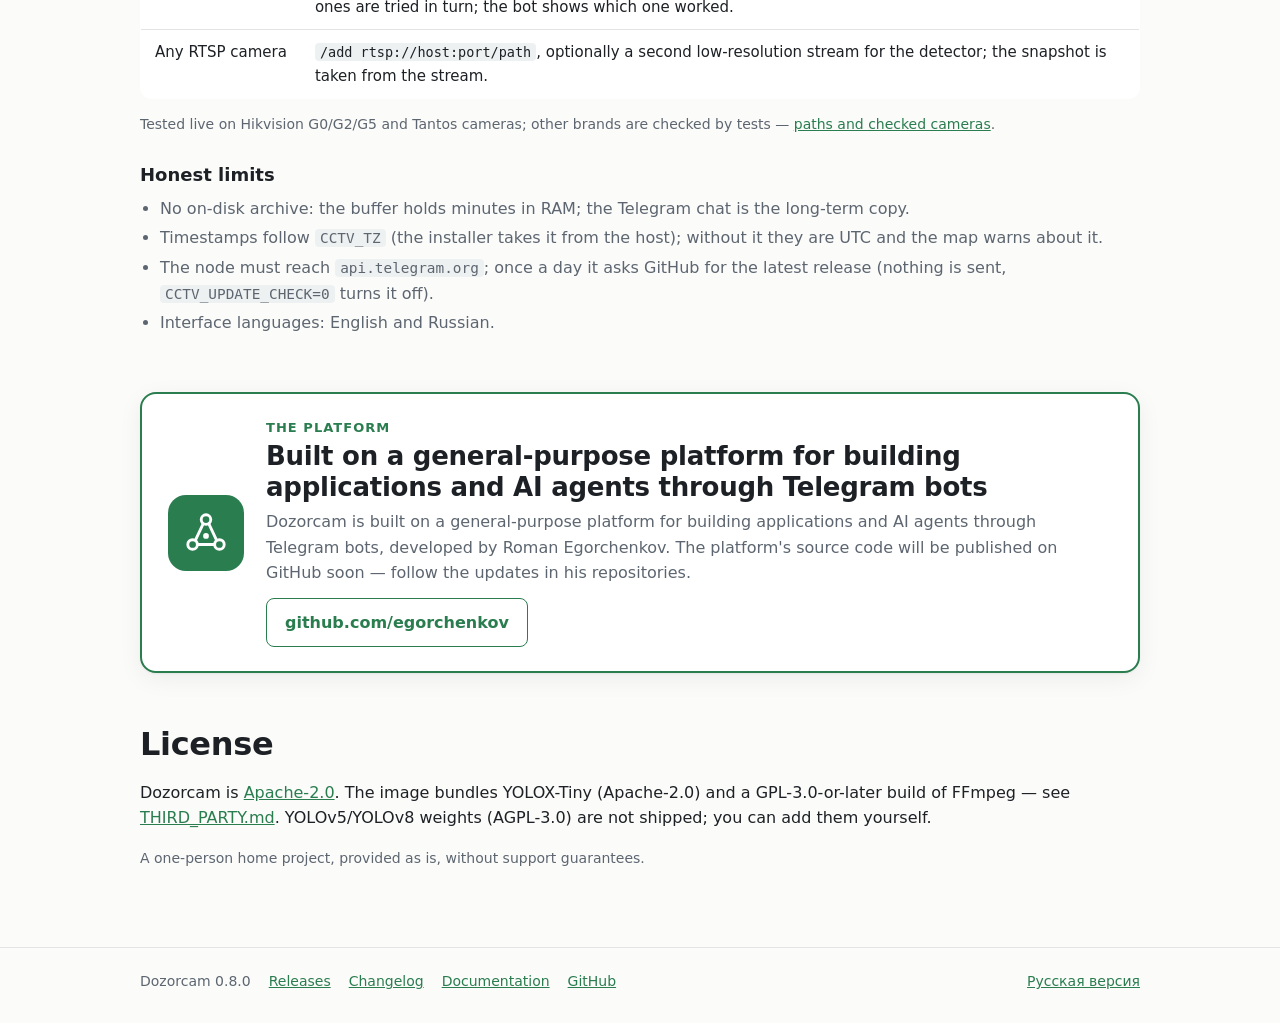
==== commit 653e4b2b: "Dozorcam 0.8.0: site — detector accelerators and New in 0.8.0" ====
--- a/docs/site/index.html
+++ b/docs/site/index.html
@@ -73,6 +73,7 @@
     <div class="card new"><span class="ico">🔎</span><h3>Add cameras in a minute</h3><p><code>/add</code> finds cameras (ONVIF, WS-Discovery), or tries the typical RTSP paths of Reolink, Tapo, Uniview, Axis and others by IP and login. A brand-new Hikvision is even activated for you.</p></div>
     <div class="card"><span class="ico">🔒</span><h3>No cloud — your data stays yours</h3><p>Video is a short rolling buffer in RAM on your node; the long-term copy is your own Telegram chat. No account, no telemetry, no subscription.</p></div>
     <div class="card new"><span class="ico">🛟</span><h3>Several nodes, one bot</h3><p>Two or three machines share the engine and the bot: <code>/nodes</code> moves a role in a tap, with <code>auto = true</code> a dead node is replaced by itself, and every message says which node it came from. <a href="https://github.com/egorchenkov/dozorcam/blob/master/docs/failover.md">Failover</a></p></div>
+    <div class="card new"><span class="ico">⚡</span><h3>Detector accelerators</h3><p>The person detector runs on onnxruntime on any CPU and moves to an NPU by itself: on a Rockchip RK3576 board about 50 ms per frame instead of 265 on its cores. Every accelerator is checked against the CPU on start; anything wrong — it quietly stays on the CPU. Intel OpenVINO too; NVIDIA and Hailo-8 experimental. <a href="https://github.com/egorchenkov/dozorcam/blob/master/docs/accelerators.md">Accelerators</a></p></div>
     <div class="card"><span class="ico">🩺</span><h3>Explains its decisions</h3><p>A diagnostic journal records every rejected candidate and why, and a daily summary flags possible misses — so “why didn't it tell me?” has an answer.</p></div>
   </div>
 </div>
@@ -90,7 +91,7 @@
     <li><b>5 · Telegram</b>Snapshot with a box where events go; clip on a tap.</li>
   </ol>
   <div class="grid c3" style="margin-top:22px">
-    <div class="card new"><h3>New in 0.7.3: moving the bot, without the hiccups</h3><p>With <code>auto = true</code>, moving the bot with the <code>/nodes</code> buttons no longer freezes the new node “for lack of quorum” while every node is alive, and the bot state travels from the old node once — never again over the already running bot; the panel names the real term (usually within half a minute, up to a minute with a large bot database) and the size of the state. The healthcheck of an armed node names the current holder and epoch, the same as <code>/nodes</code>, and a frozen holder logs one exact reason. Since 0.7.2 every message names its node; since 0.7.1 <code>/nodes</code> is in the “/” menu; since 0.7.0, automatic takeover: three machines or more, <code>auto = true</code>: when the node with the cameras and the bot dies or hangs, the next one by priority takes over in about half a minute — only with a quorum, without doubled messages, and the returned node waits armed. Off by default. <a href="https://github.com/egorchenkov/dozorcam/blob/master/docs/failover.md">Failover</a>.</p></div>
+    <div class="card new"><h3>New in 0.8.0: the detector on an NPU</h3><p>The detector now runs on onnxruntime — the same model and thresholds, about 40 % faster per frame on x86 — and with <code>person_backend = "auto"</code> (default) finds an accelerator by itself: the Rockchip NPU of RK3576/RK3588/RK3568 (experimental, checked on RK3576; the runtime is in the arm64 image), Intel iGPU/NPU through OpenVINO, NVIDIA and Hailo-8 experimental. Each one passes a self-check against the CPU on start or is quietly skipped; <code>/model</code> says what runs, and a calibrated camera recalibrates itself after a change. <code>rknn-convert.sh</code> builds the NPU model from your own frames. Since 0.7.x: several nodes, one bot, automatic takeover. <a href="https://github.com/egorchenkov/dozorcam/blob/master/docs/accelerators.md">Detector accelerators</a>.</p></div>
     <div class="card new"><h3>Events where you want them</h3><p>No forum group needed any more: start in your private chat with one tap, move to a group or topics later. The setup wizard pins its progress and checks the group by itself.</p></div>
     <div class="card new"><h3>A map instead of a panel</h3><p>A pinned camera map with cards, merged events, hashtags, <code>/invite</code> for one more person, times in your time zone. <a href="https://github.com/egorchenkov/dozorcam/blob/master/CHANGELOG.md">Full changelog</a></p></div>
   </div>
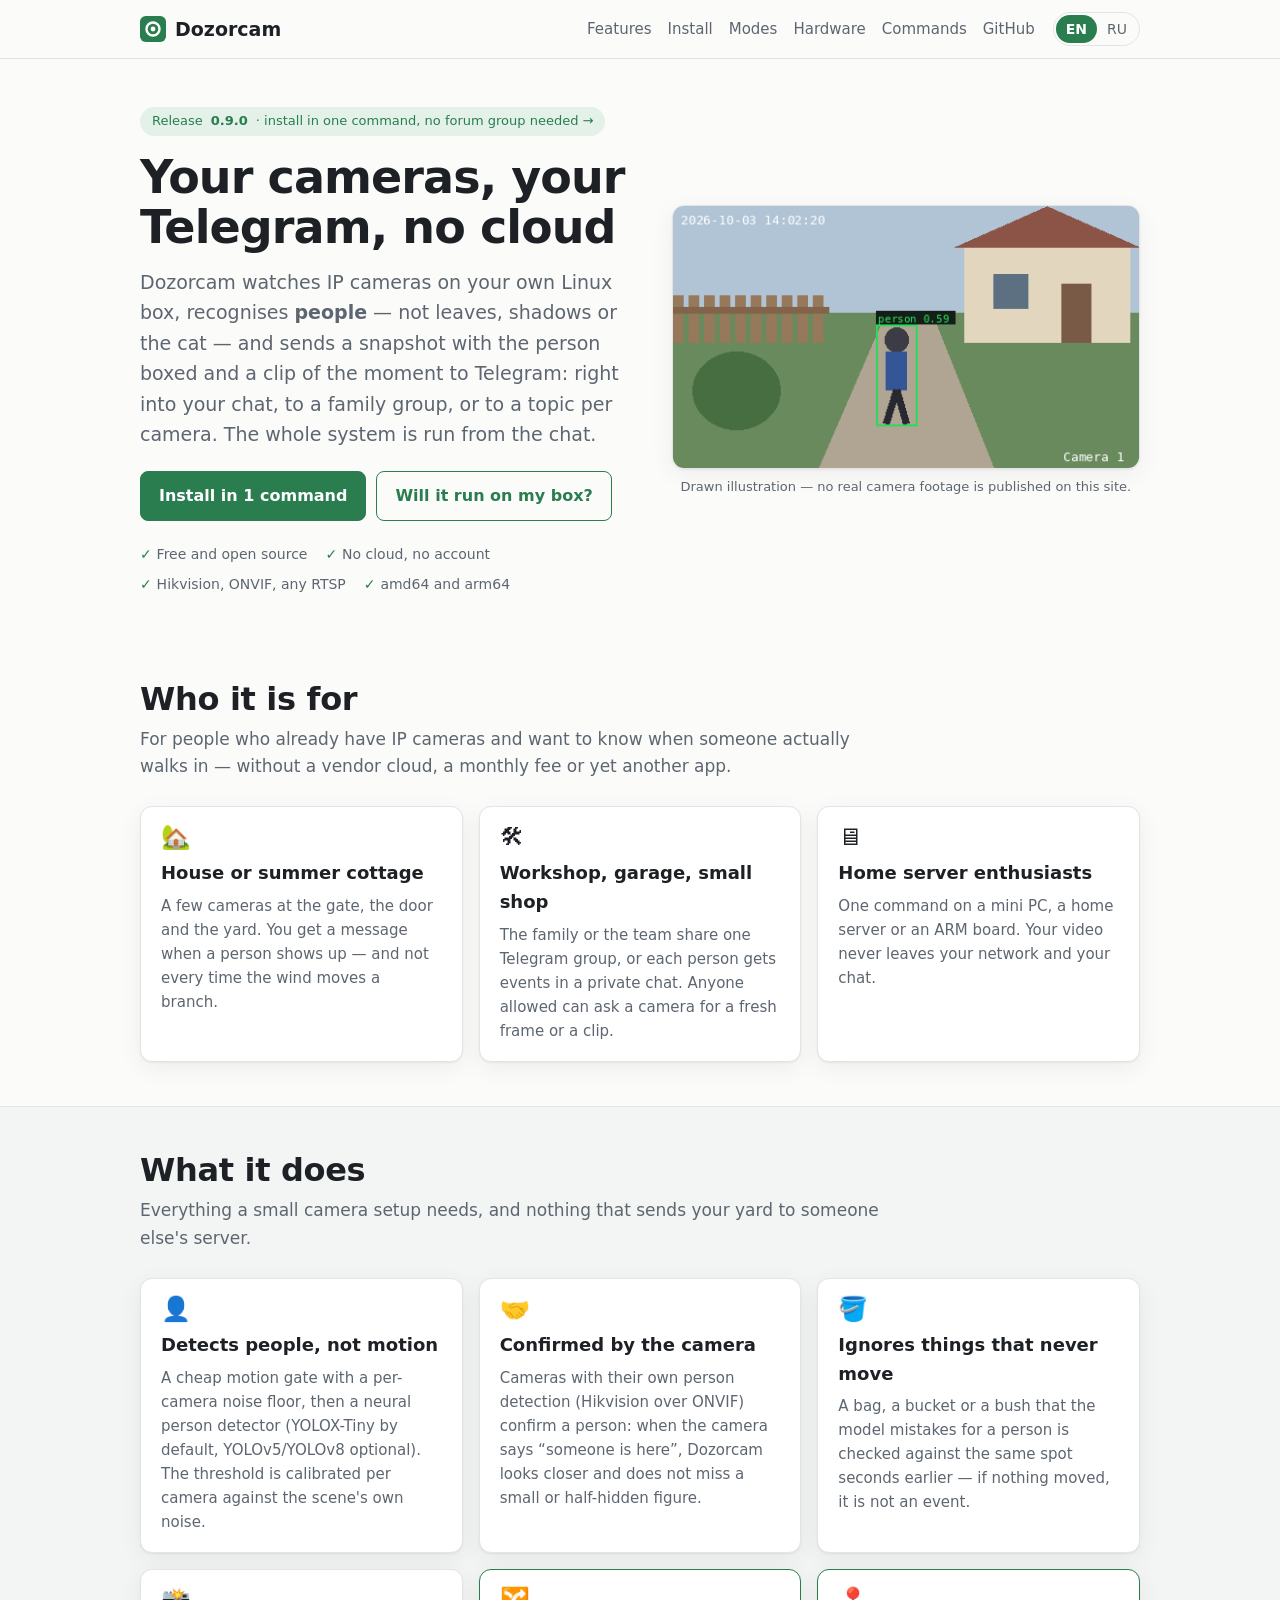
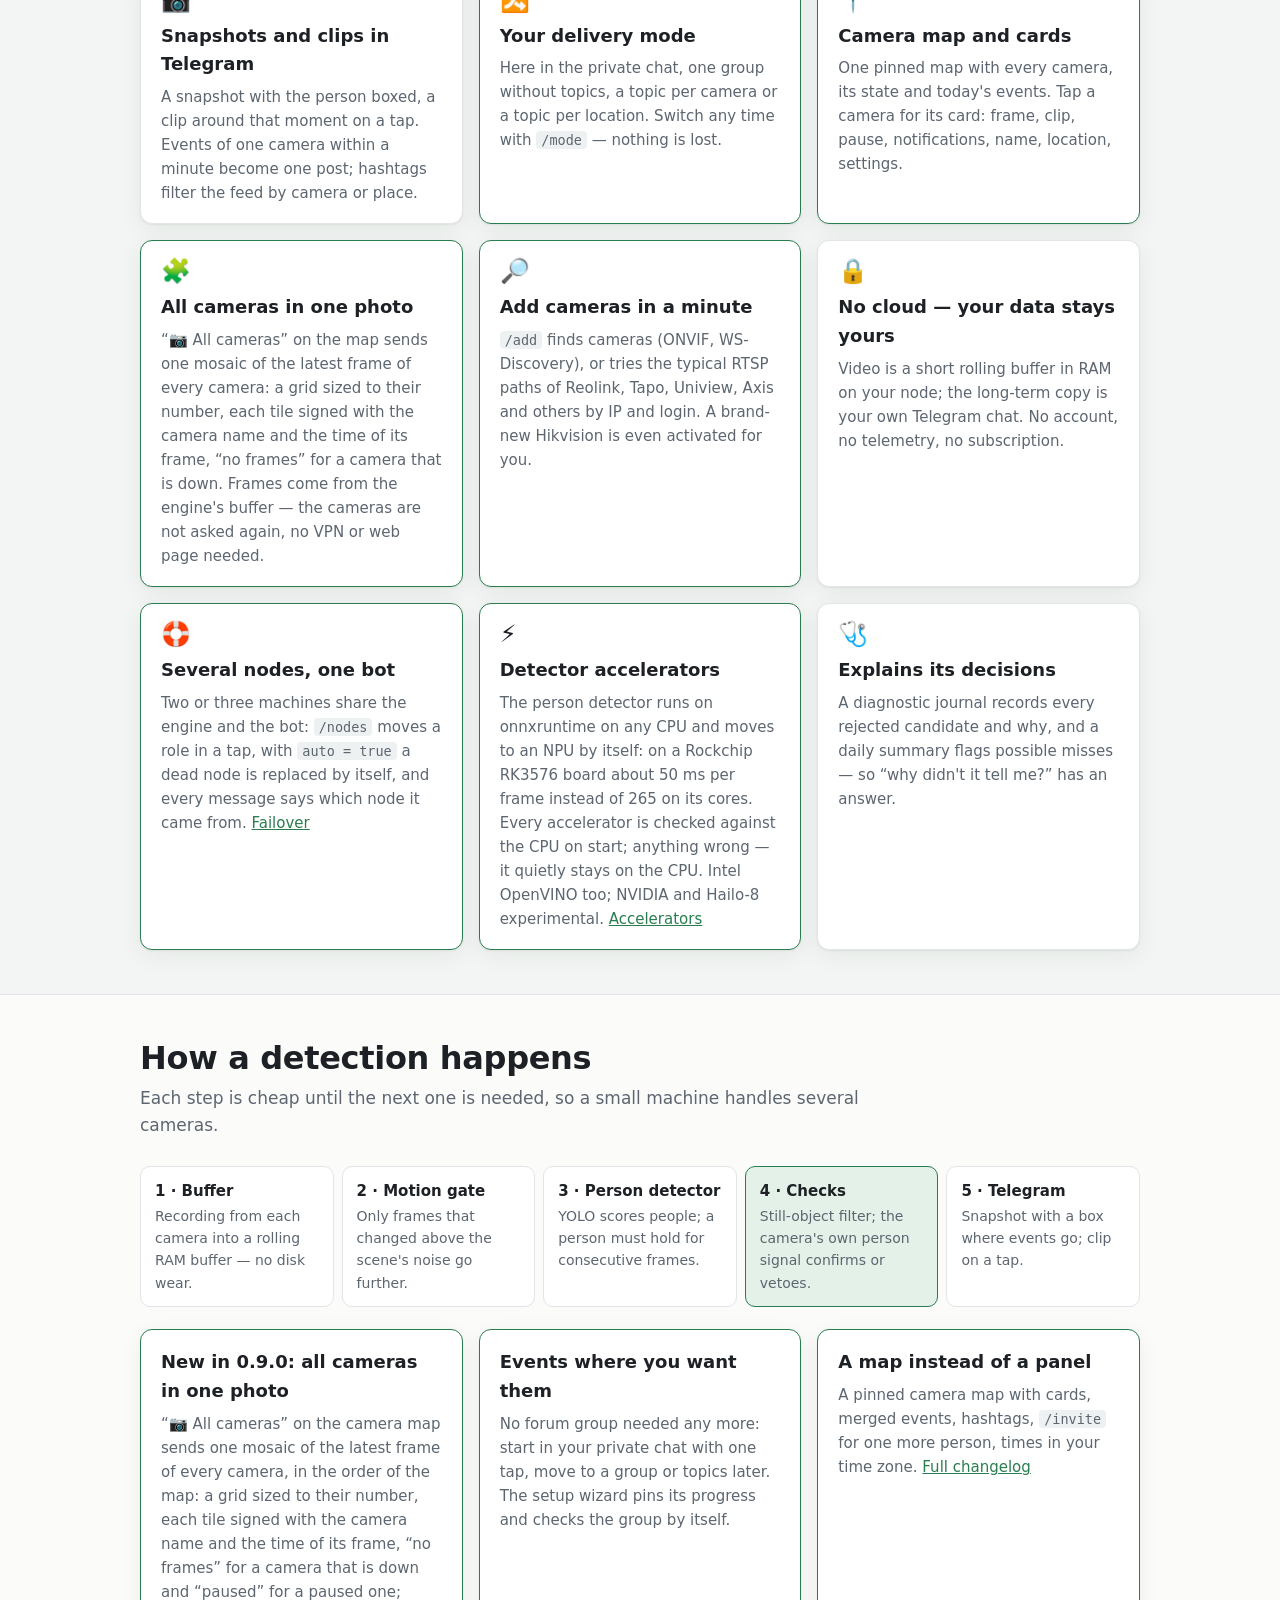
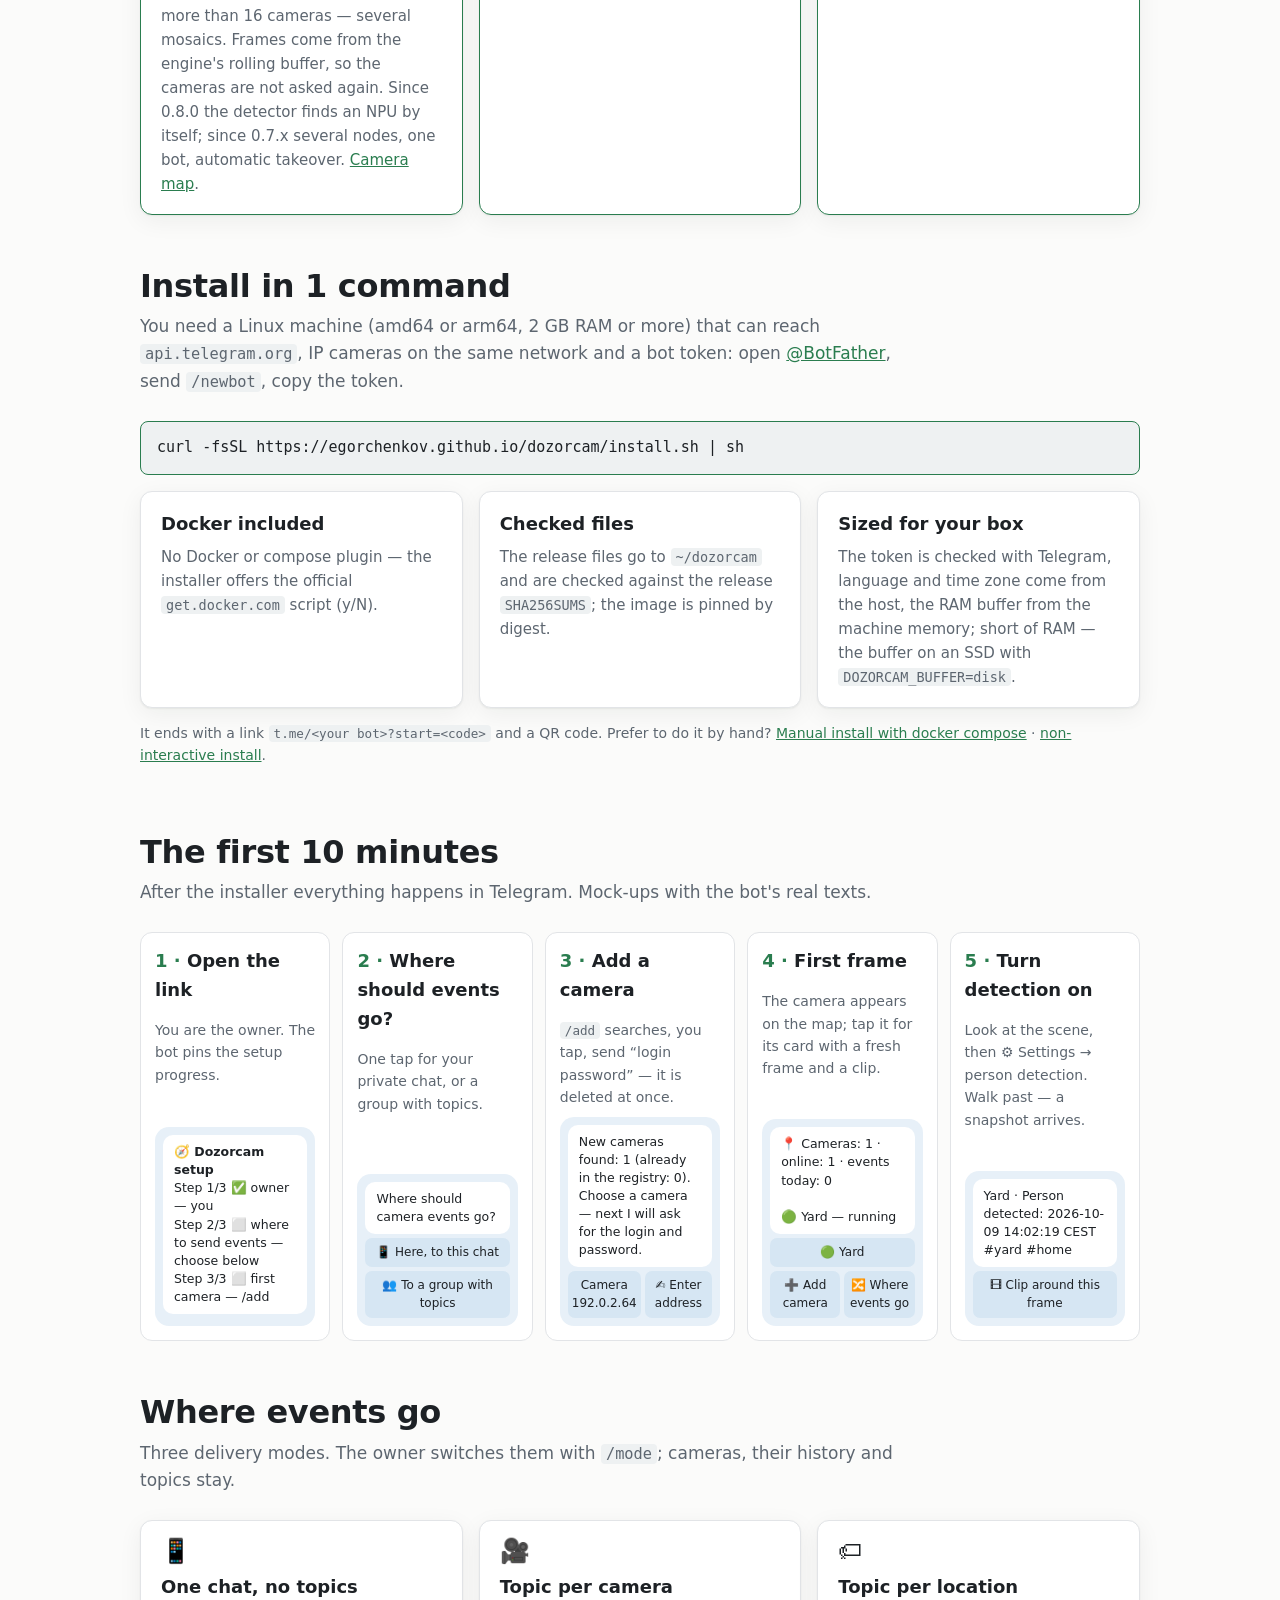
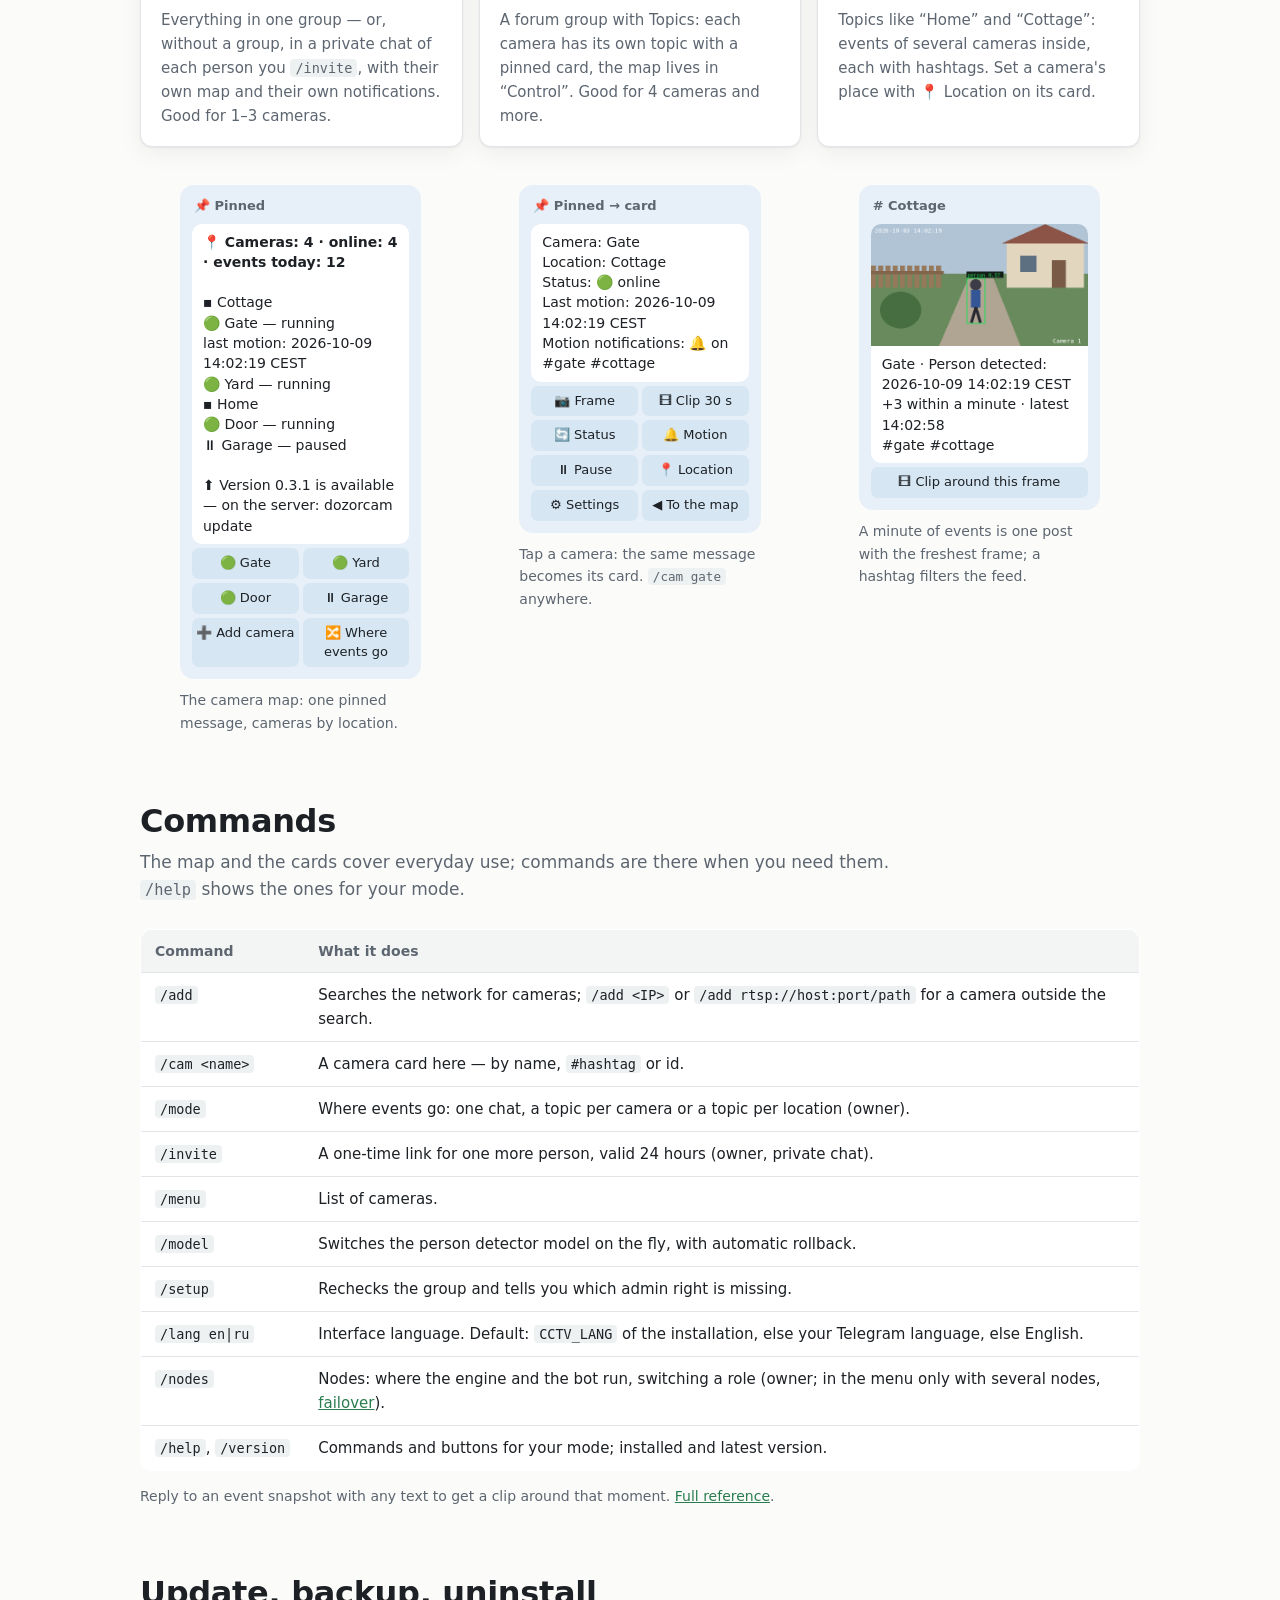
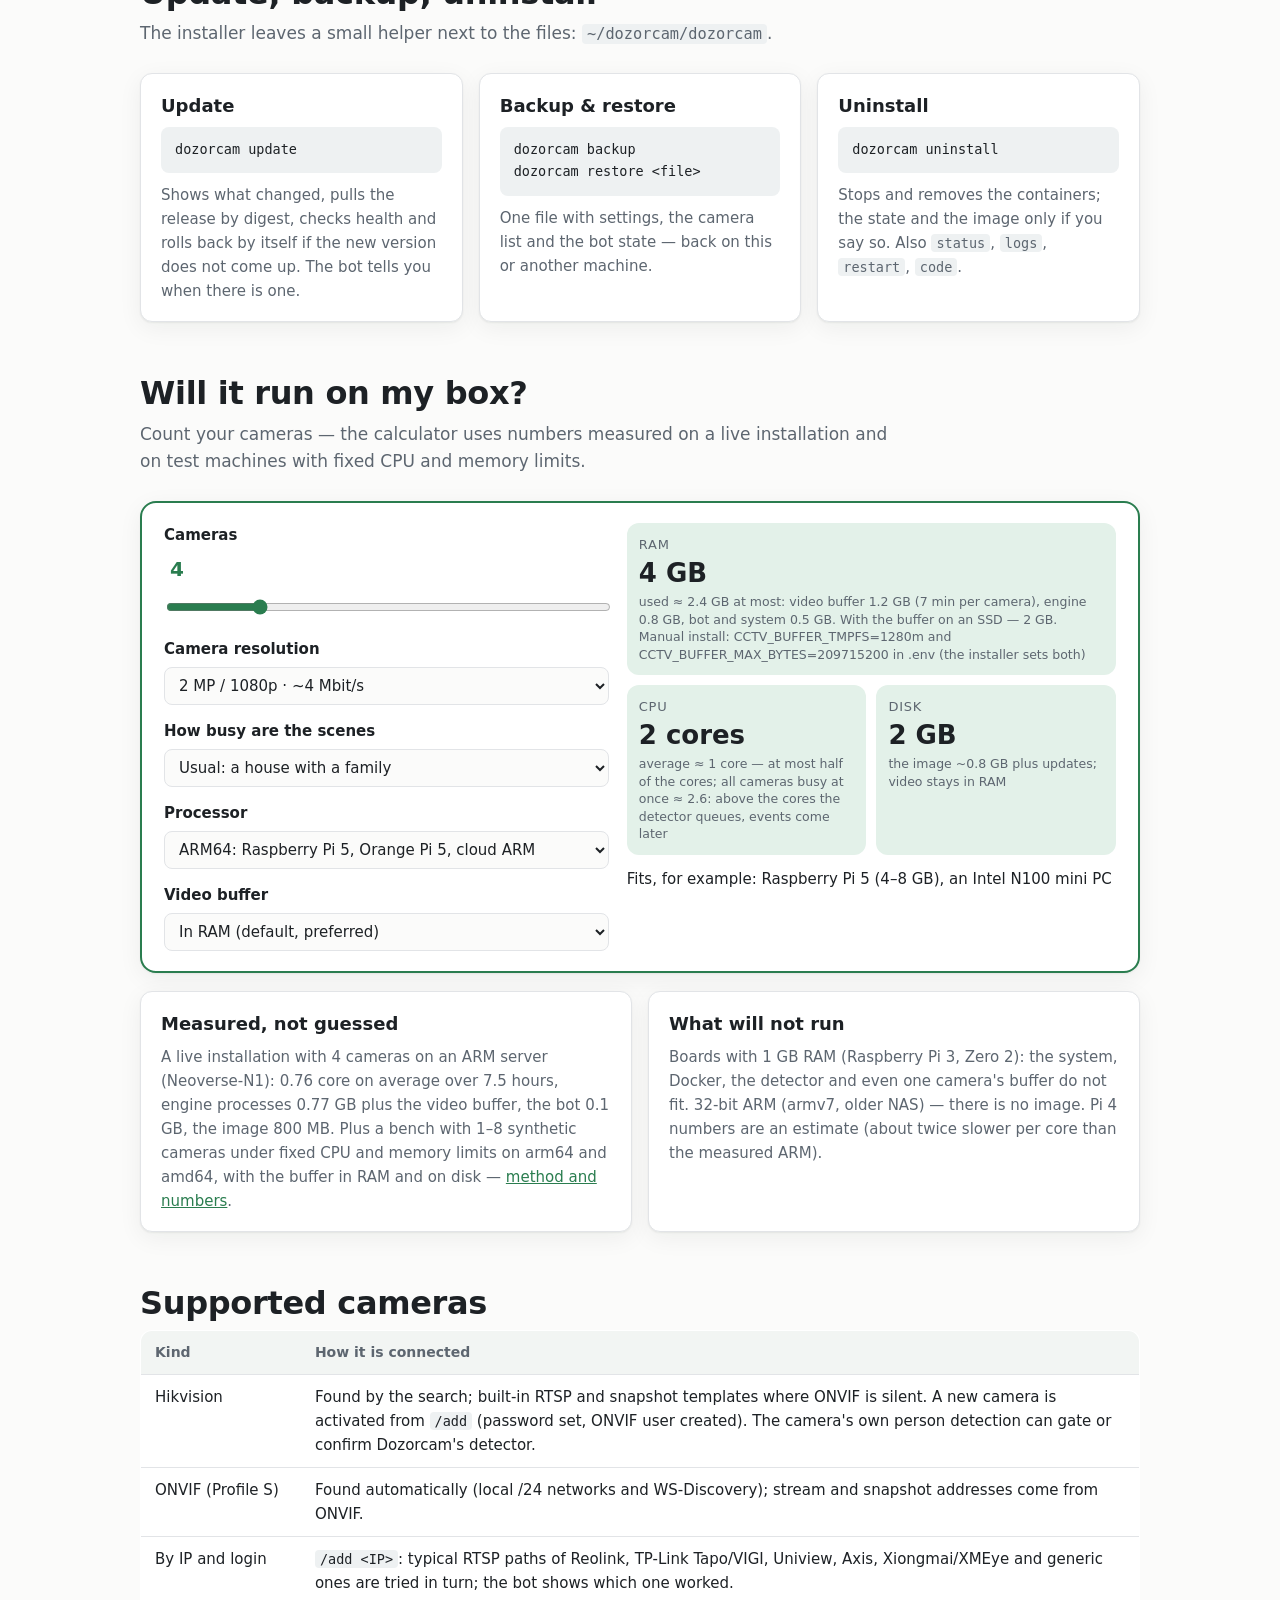
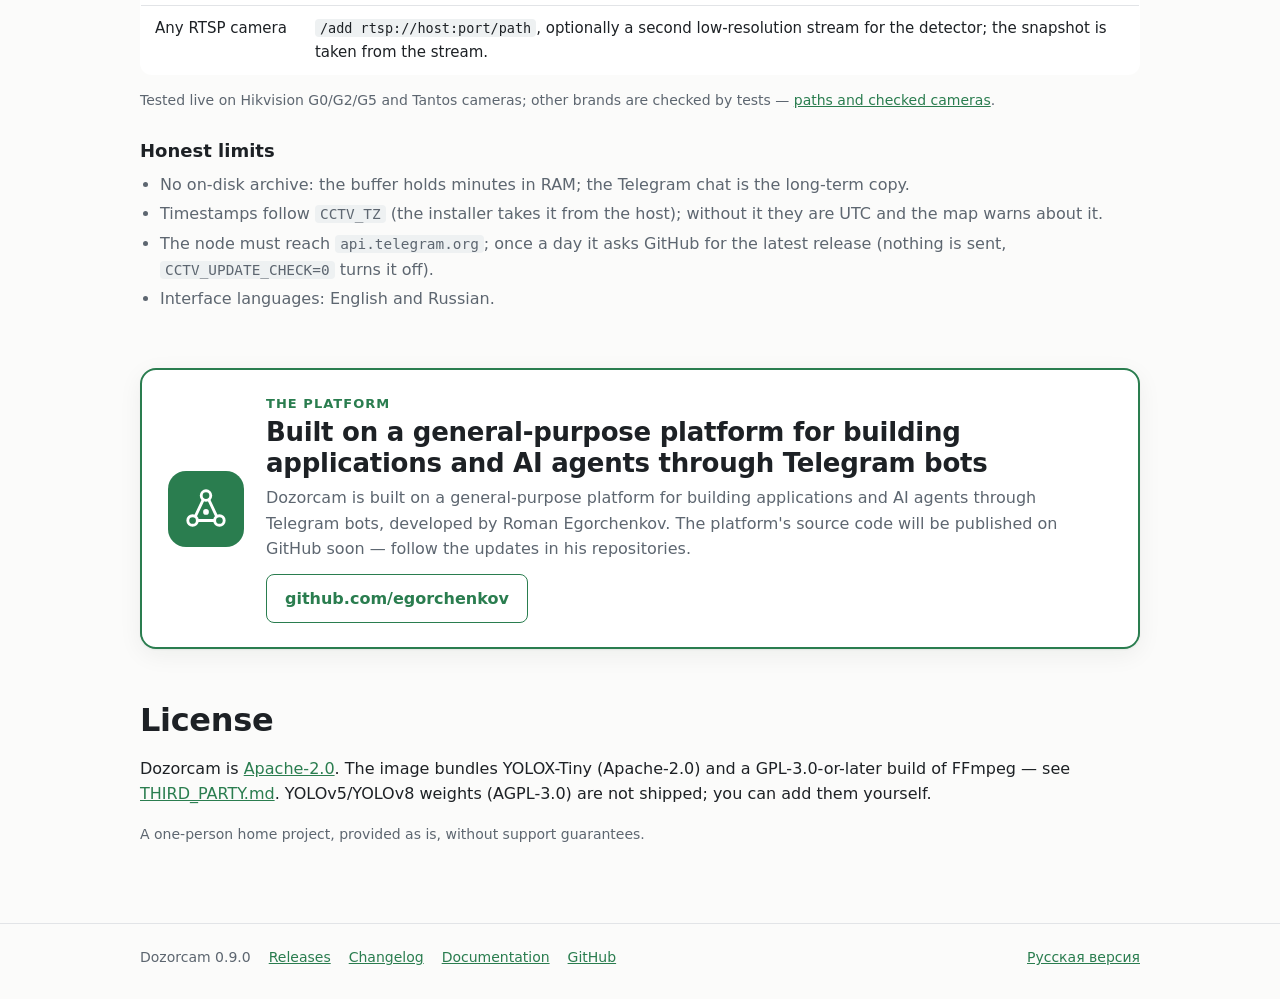
==== commit cfe66e00: "Dozorcam 0.9.0" ====
--- a/docs/site/index.html
+++ b/docs/site/index.html
@@ -28,7 +28,7 @@
 <div class="wrap">
 <section class="hero" style="padding-top:48px">
   <div>
-    <a class="badge" href="https://github.com/egorchenkov/dozorcam/releases/latest">Release <b><!--site:version-->0.8.0<!--/site--></b> · install in one command, no forum group needed →</a>
+    <a class="badge" href="https://github.com/egorchenkov/dozorcam/releases/latest">Release <b><!--site:version-->0.9.0<!--/site--></b> · install in one command, no forum group needed →</a>
     <h1>Your cameras, your Telegram, no cloud</h1>
     <p class="lead">Dozorcam watches IP cameras on your own Linux box, recognises <b>people</b> — not leaves,
     shadows or the cat — and sends a snapshot with the person boxed and a clip of the moment to Telegram:
@@ -70,6 +70,7 @@
     <div class="card"><span class="ico">📸</span><h3>Snapshots and clips in Telegram</h3><p>A snapshot with the person boxed, a clip around that moment on a tap. Events of one camera within a minute become one post; hashtags filter the feed by camera or place.</p></div>
     <div class="card new"><span class="ico">🔀</span><h3>Your delivery mode</h3><p>Here in the private chat, one group without topics, a topic per camera or a topic per location. Switch any time with <code>/mode</code> — nothing is lost.</p></div>
     <div class="card new"><span class="ico">📍</span><h3>Camera map and cards</h3><p>One pinned map with every camera, its state and today's events. Tap a camera for its card: frame, clip, pause, notifications, name, location, settings.</p></div>
+    <div class="card new"><span class="ico">🧩</span><h3>All cameras in one photo</h3><p>“📷 All cameras” on the map sends one mosaic of the latest frame of every camera: a grid sized to their number, each tile signed with the camera name and the time of its frame, “no frames” for a camera that is down. Frames come from the engine's buffer — the cameras are not asked again, no VPN or web page needed.</p></div>
     <div class="card new"><span class="ico">🔎</span><h3>Add cameras in a minute</h3><p><code>/add</code> finds cameras (ONVIF, WS-Discovery), or tries the typical RTSP paths of Reolink, Tapo, Uniview, Axis and others by IP and login. A brand-new Hikvision is even activated for you.</p></div>
     <div class="card"><span class="ico">🔒</span><h3>No cloud — your data stays yours</h3><p>Video is a short rolling buffer in RAM on your node; the long-term copy is your own Telegram chat. No account, no telemetry, no subscription.</p></div>
     <div class="card new"><span class="ico">🛟</span><h3>Several nodes, one bot</h3><p>Two or three machines share the engine and the bot: <code>/nodes</code> moves a role in a tap, with <code>auto = true</code> a dead node is replaced by itself, and every message says which node it came from. <a href="https://github.com/egorchenkov/dozorcam/blob/master/docs/failover.md">Failover</a></p></div>
@@ -91,7 +92,7 @@
     <li><b>5 · Telegram</b>Snapshot with a box where events go; clip on a tap.</li>
   </ol>
   <div class="grid c3" style="margin-top:22px">
-    <div class="card new"><h3>New in 0.8.0: the detector on an NPU</h3><p>The detector now runs on onnxruntime — the same model and thresholds, about 40 % faster per frame on x86 — and with <code>person_backend = "auto"</code> (default) finds an accelerator by itself: the Rockchip NPU of RK3576/RK3588/RK3568 (experimental, checked on RK3576; the runtime is in the arm64 image), Intel iGPU/NPU through OpenVINO, NVIDIA and Hailo-8 experimental. Each one passes a self-check against the CPU on start or is quietly skipped; <code>/model</code> says what runs, and a calibrated camera recalibrates itself after a change. <code>rknn-convert.sh</code> builds the NPU model from your own frames. Since 0.7.x: several nodes, one bot, automatic takeover. <a href="https://github.com/egorchenkov/dozorcam/blob/master/docs/accelerators.md">Detector accelerators</a>.</p></div>
+    <div class="card new"><h3>New in 0.9.0: all cameras in one photo</h3><p>“📷 All cameras” on the camera map sends one mosaic of the latest frame of every camera, in the order of the map: a grid sized to their number, each tile signed with the camera name and the time of its frame, “no frames” for a camera that is down and “paused” for a paused one; more than 16 cameras — several mosaics. Frames come from the engine's rolling buffer, so the cameras are not asked again. Since 0.8.0 the detector finds an NPU by itself; since 0.7.x several nodes, one bot, automatic takeover. <a href="https://github.com/egorchenkov/dozorcam/blob/master/docs/reference.md#camera-map-and-camera-card">Camera map</a>.</p></div>
     <div class="card new"><h3>Events where you want them</h3><p>No forum group needed any more: start in your private chat with one tap, move to a group or topics later. The setup wizard pins its progress and checks the group by itself.</p></div>
     <div class="card new"><h3>A map instead of a panel</h3><p>A pinned camera map with cards, merged events, hashtags, <code>/invite</code> for one more person, times in your time zone. <a href="https://github.com/egorchenkov/dozorcam/blob/master/CHANGELOG.md">Full changelog</a></p></div>
   </div>
@@ -321,7 +322,7 @@
 
 <footer>
   <div class="wrap">
-    <span>Dozorcam <!--site:version-->0.8.0<!--/site--></span>
+    <span>Dozorcam <!--site:version-->0.9.0<!--/site--></span>
     <a href="https://github.com/egorchenkov/dozorcam/releases">Releases</a>
     <a href="https://github.com/egorchenkov/dozorcam/blob/master/CHANGELOG.md">Changelog</a>
     <a href="https://github.com/egorchenkov/dozorcam/blob/master/docs/README.md">Documentation</a>
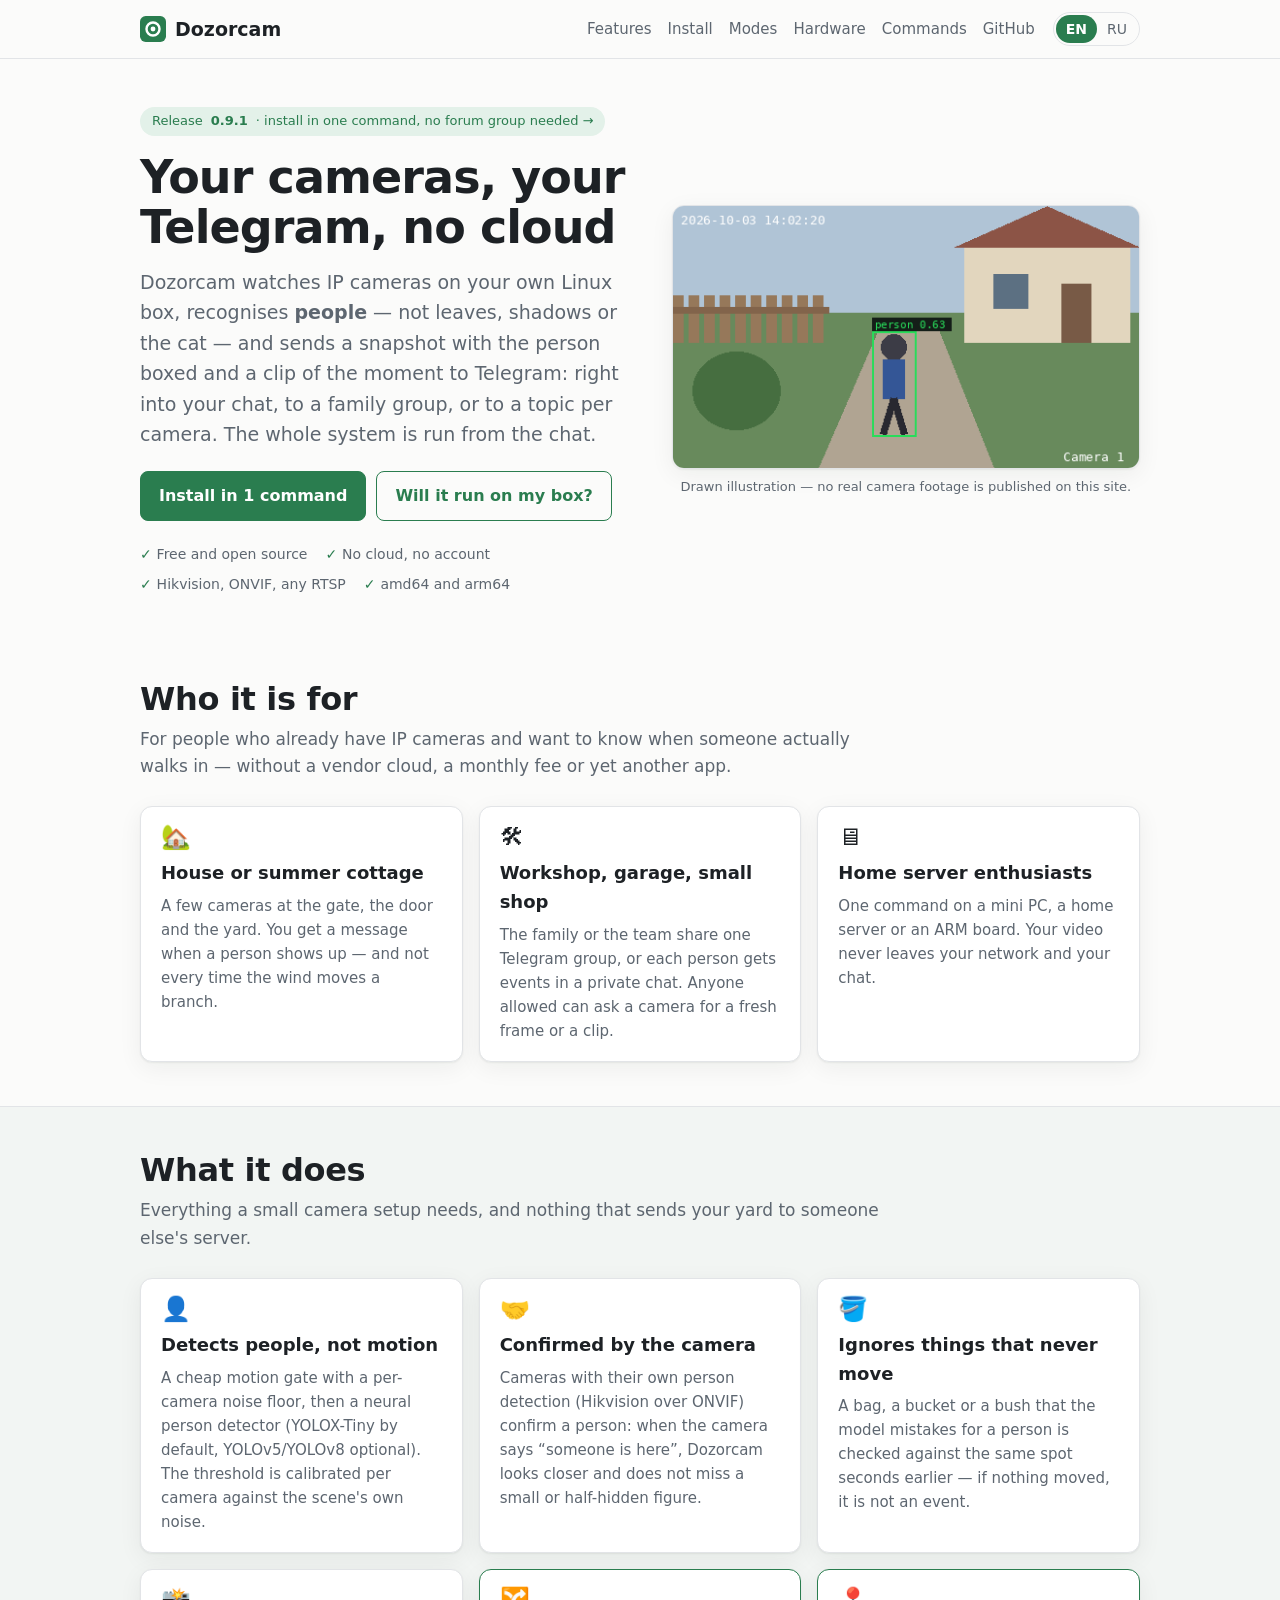
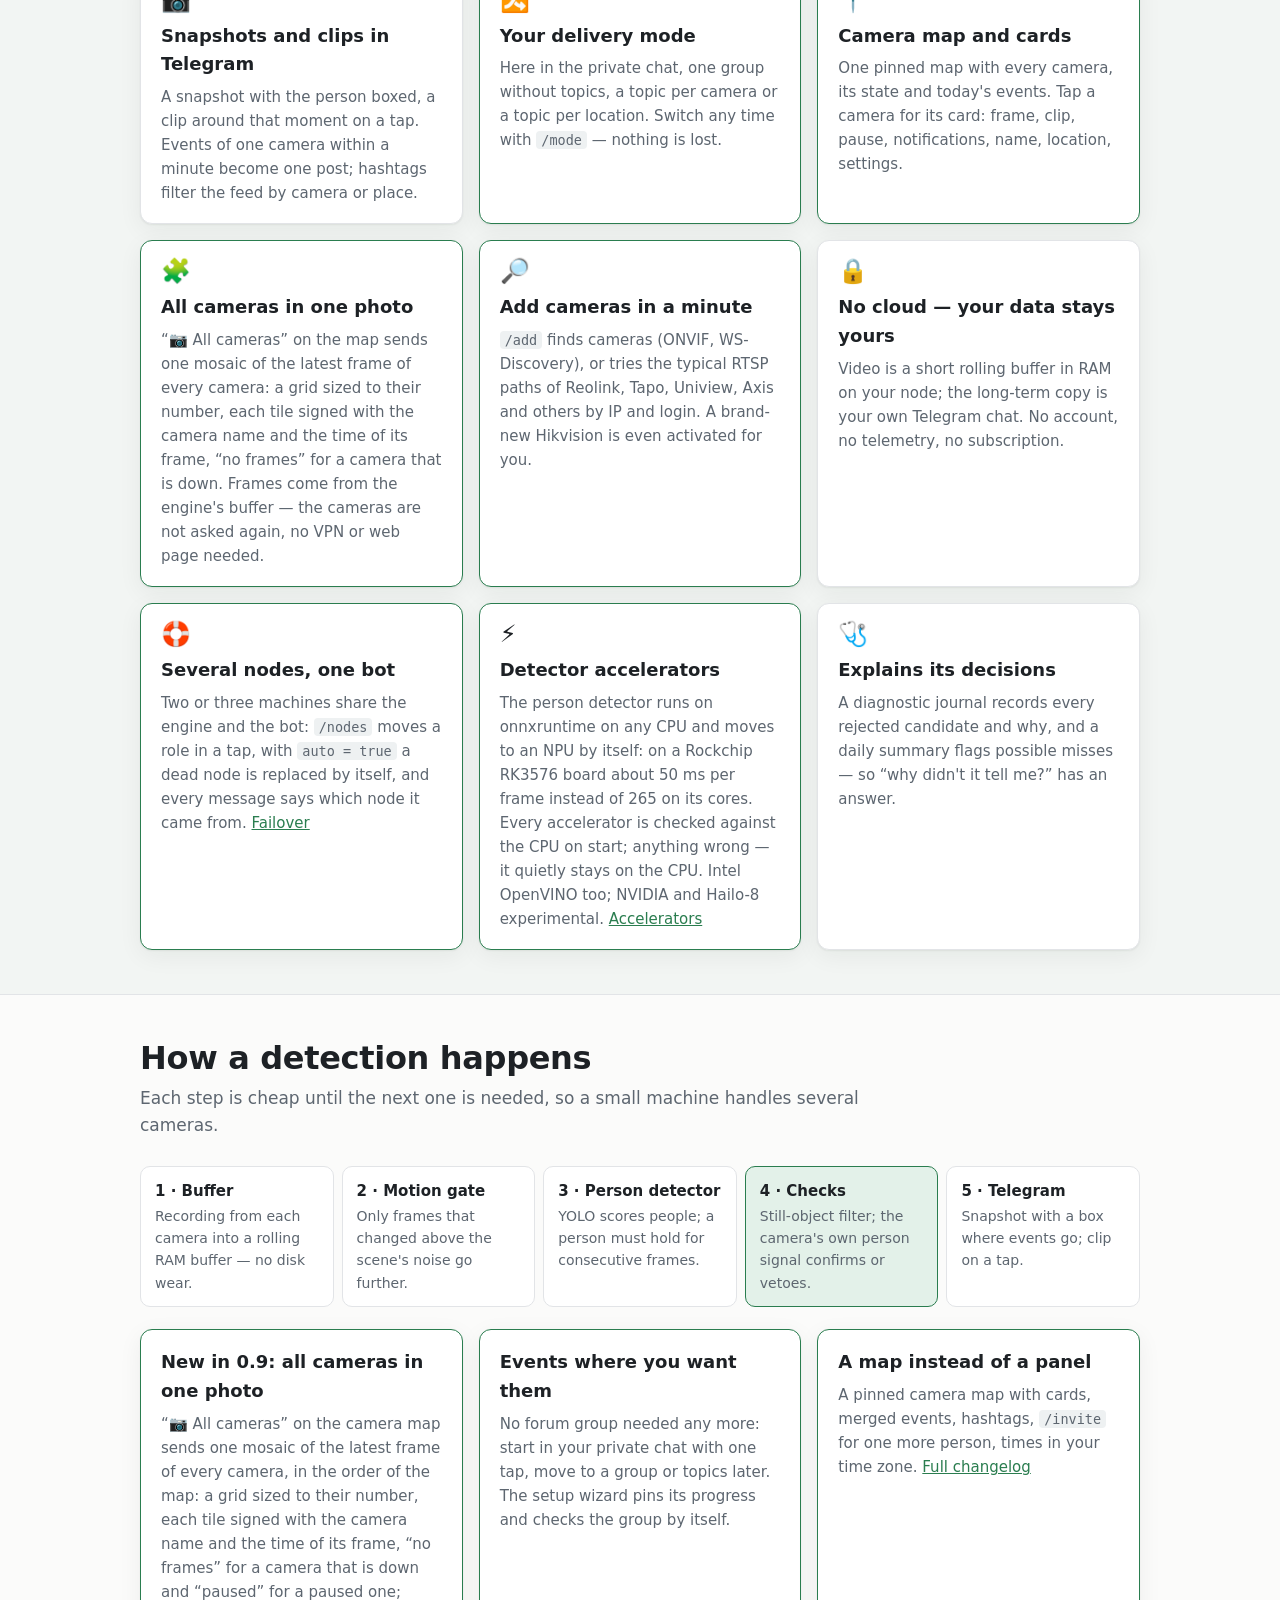
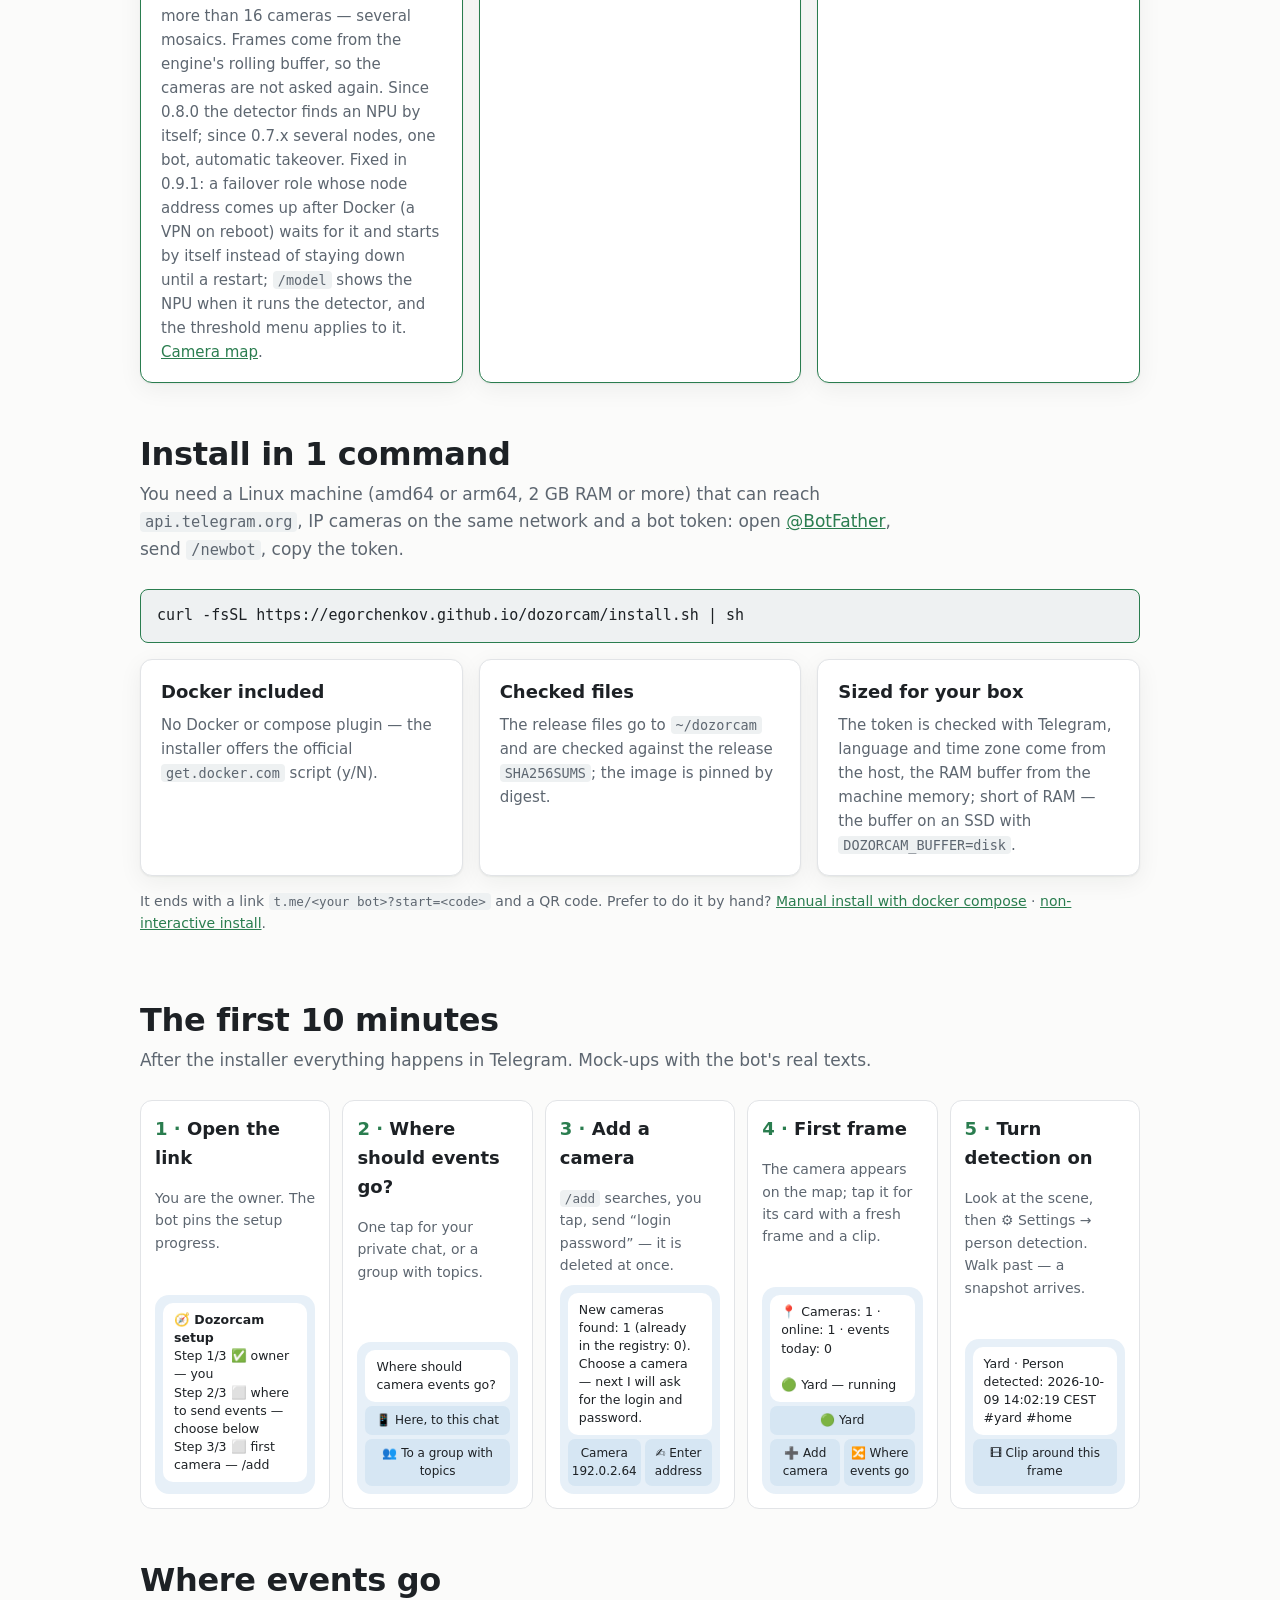
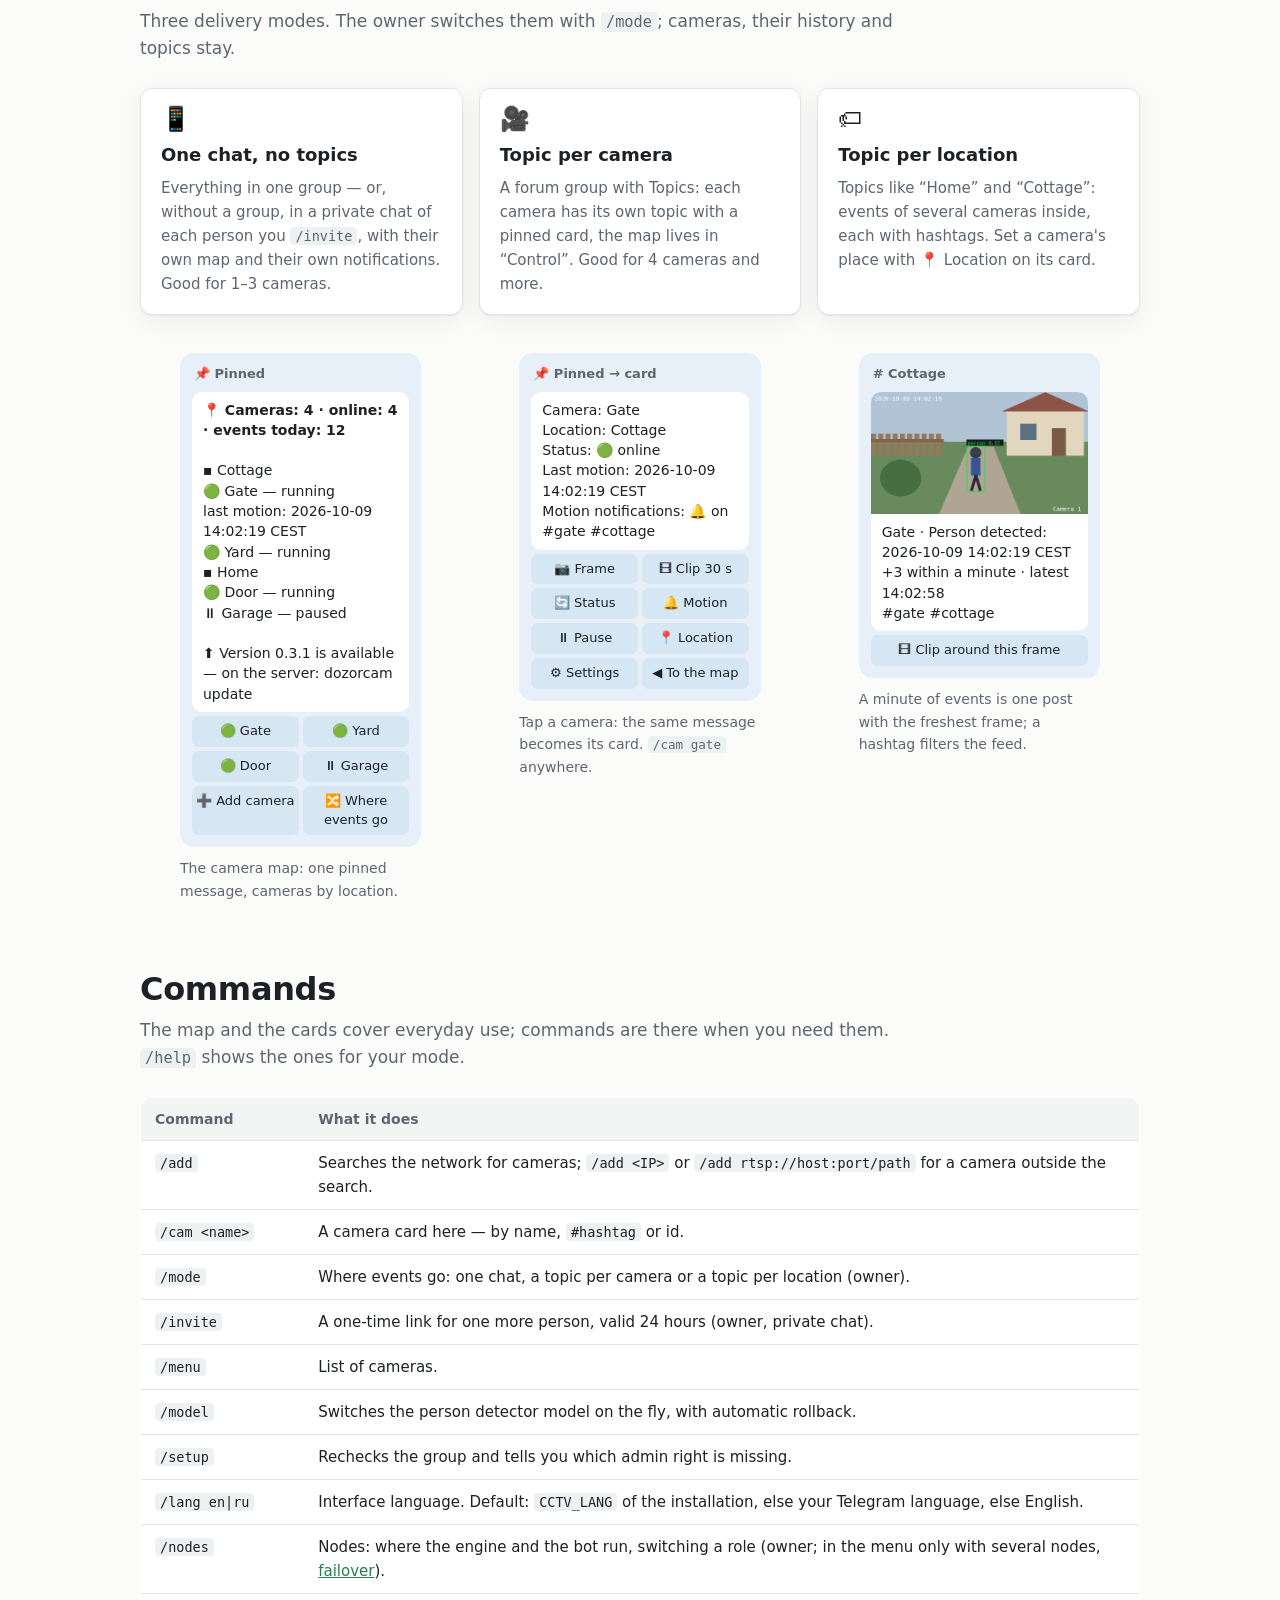
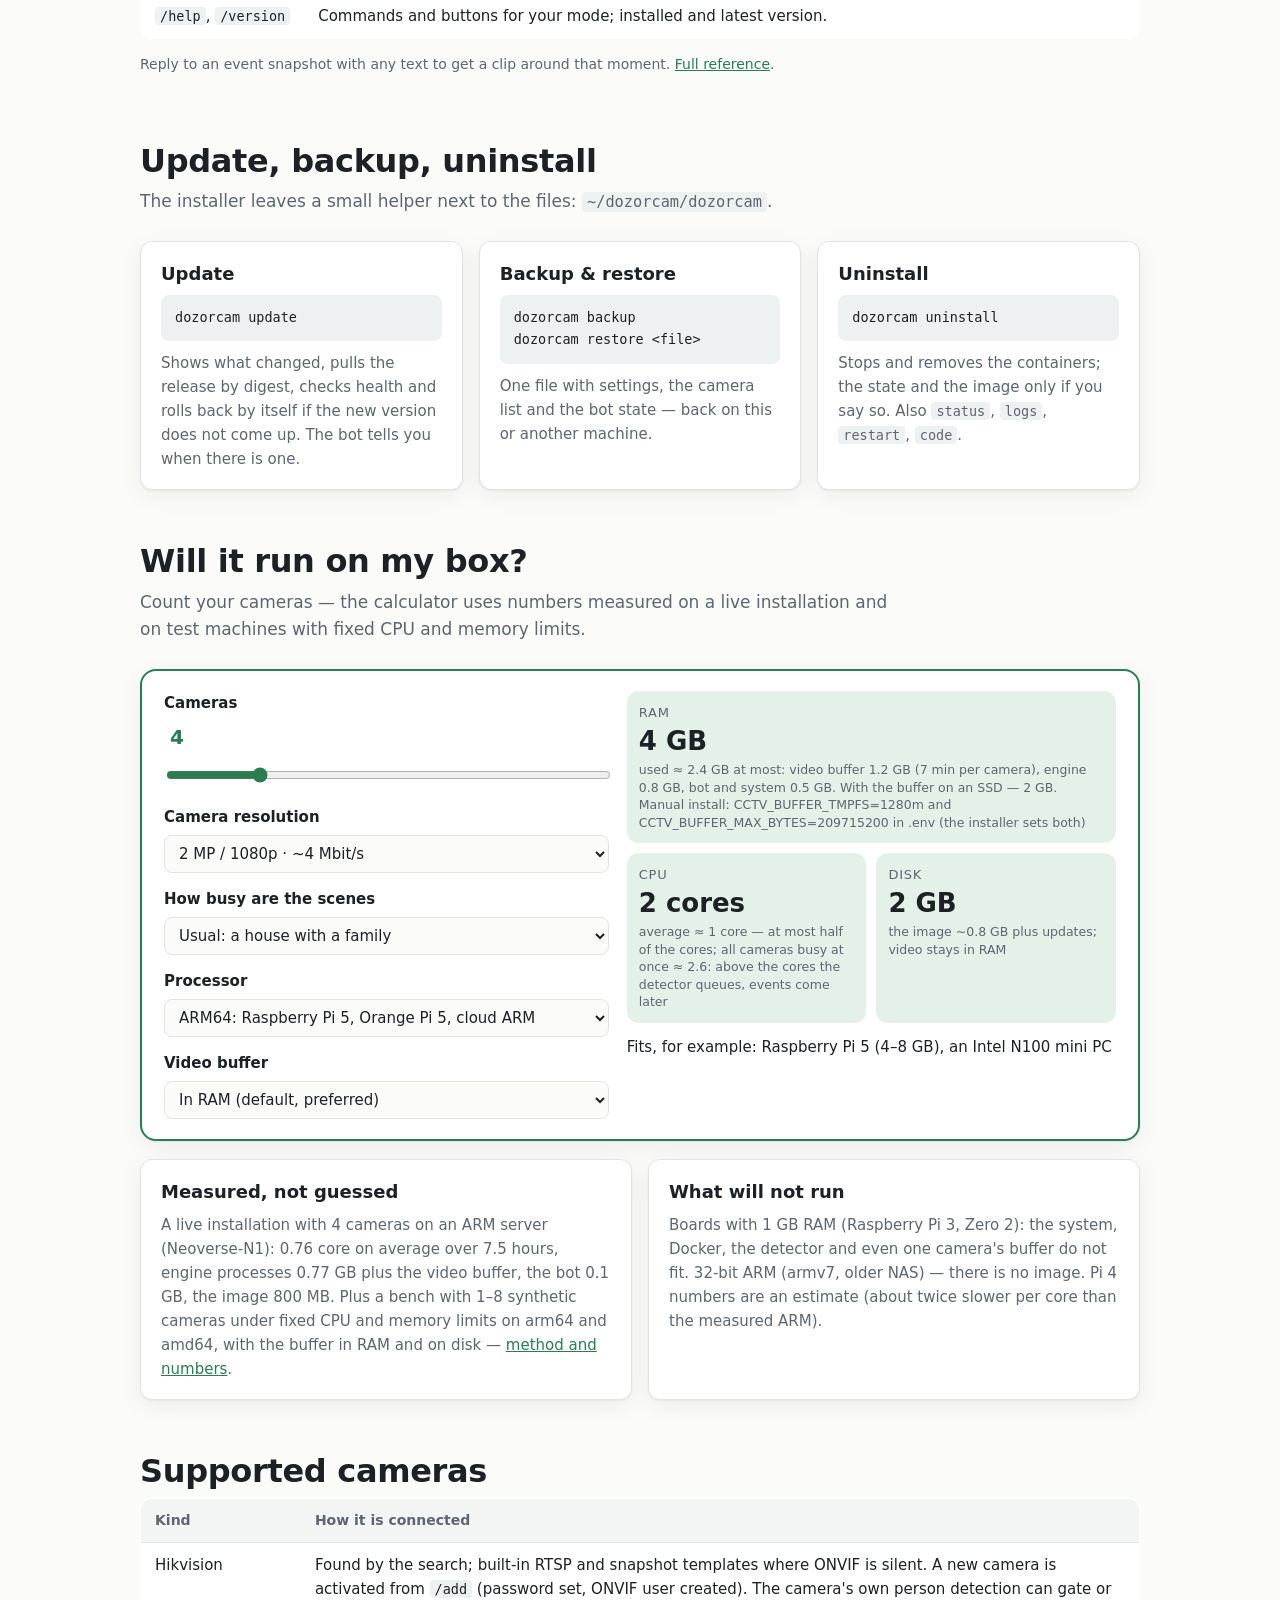
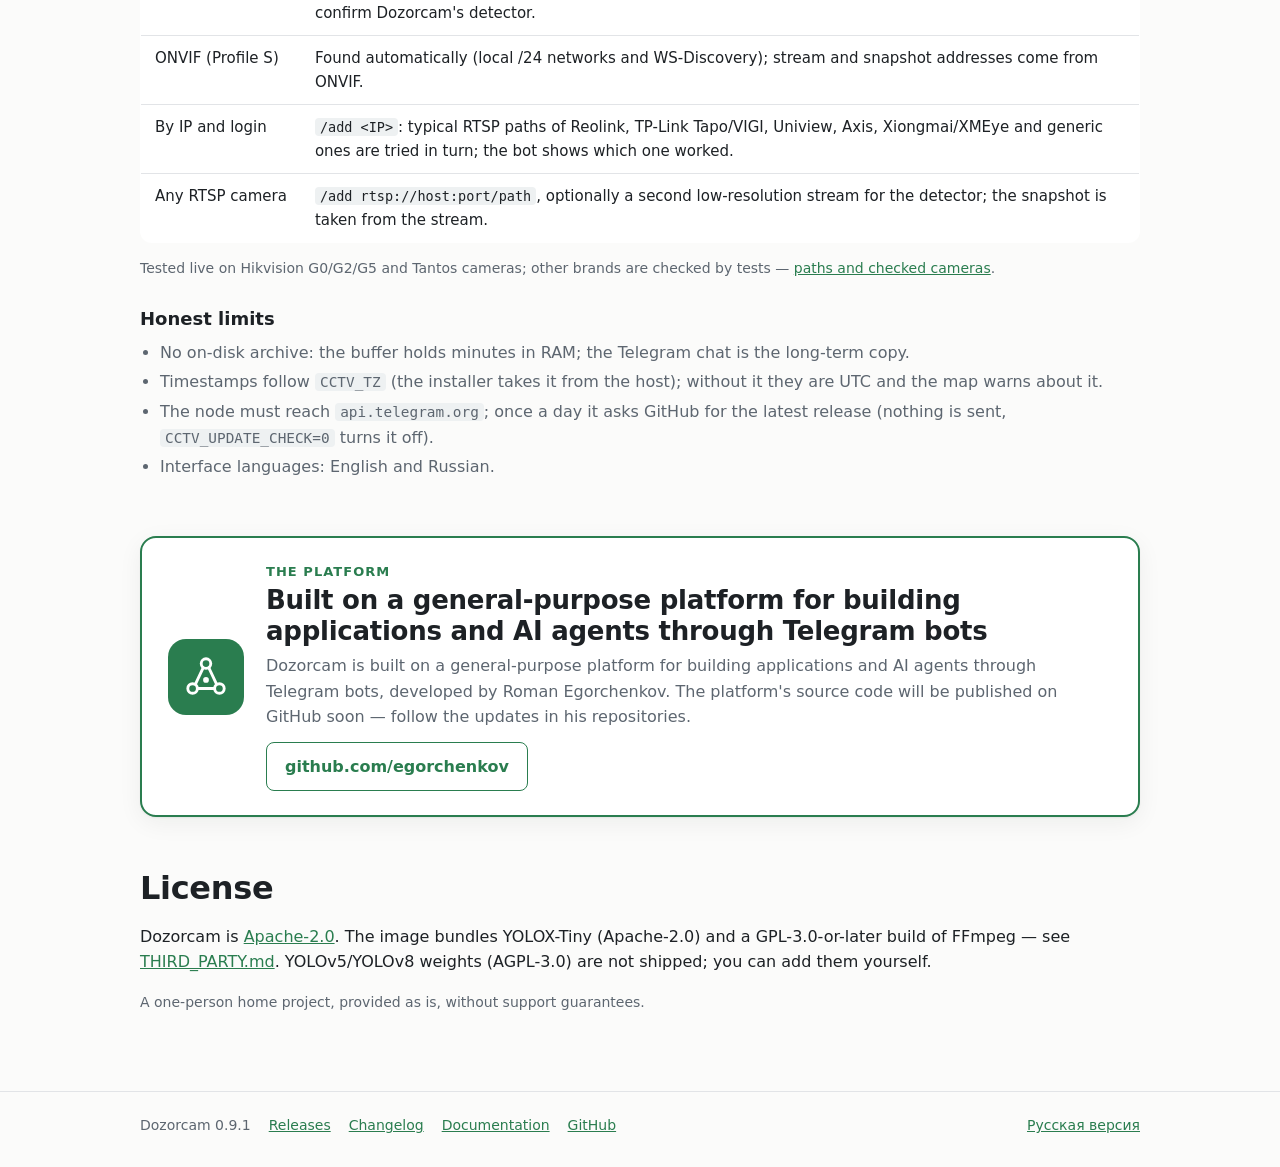
==== commit a791c074: "Dozorcam 0.9.1" ====
--- a/docs/site/index.html
+++ b/docs/site/index.html
@@ -28,7 +28,7 @@
 <div class="wrap">
 <section class="hero" style="padding-top:48px">
   <div>
-    <a class="badge" href="https://github.com/egorchenkov/dozorcam/releases/latest">Release <b><!--site:version-->0.9.0<!--/site--></b> · install in one command, no forum group needed →</a>
+    <a class="badge" href="https://github.com/egorchenkov/dozorcam/releases/latest">Release <b><!--site:version-->0.9.1<!--/site--></b> · install in one command, no forum group needed →</a>
     <h1>Your cameras, your Telegram, no cloud</h1>
     <p class="lead">Dozorcam watches IP cameras on your own Linux box, recognises <b>people</b> — not leaves,
     shadows or the cat — and sends a snapshot with the person boxed and a clip of the moment to Telegram:
@@ -92,7 +92,7 @@
     <li><b>5 · Telegram</b>Snapshot with a box where events go; clip on a tap.</li>
   </ol>
   <div class="grid c3" style="margin-top:22px">
-    <div class="card new"><h3>New in 0.9.0: all cameras in one photo</h3><p>“📷 All cameras” on the camera map sends one mosaic of the latest frame of every camera, in the order of the map: a grid sized to their number, each tile signed with the camera name and the time of its frame, “no frames” for a camera that is down and “paused” for a paused one; more than 16 cameras — several mosaics. Frames come from the engine's rolling buffer, so the cameras are not asked again. Since 0.8.0 the detector finds an NPU by itself; since 0.7.x several nodes, one bot, automatic takeover. <a href="https://github.com/egorchenkov/dozorcam/blob/master/docs/reference.md#camera-map-and-camera-card">Camera map</a>.</p></div>
+    <div class="card new"><h3>New in 0.9: all cameras in one photo</h3><p>“📷 All cameras” on the camera map sends one mosaic of the latest frame of every camera, in the order of the map: a grid sized to their number, each tile signed with the camera name and the time of its frame, “no frames” for a camera that is down and “paused” for a paused one; more than 16 cameras — several mosaics. Frames come from the engine's rolling buffer, so the cameras are not asked again. Since 0.8.0 the detector finds an NPU by itself; since 0.7.x several nodes, one bot, automatic takeover. Fixed in 0.9.1: a failover role whose node address comes up after Docker (a VPN on reboot) waits for it and starts by itself instead of staying down until a restart; <code>/model</code> shows the NPU when it runs the detector, and the threshold menu applies to it. <a href="https://github.com/egorchenkov/dozorcam/blob/master/docs/reference.md#camera-map-and-camera-card">Camera map</a>.</p></div>
     <div class="card new"><h3>Events where you want them</h3><p>No forum group needed any more: start in your private chat with one tap, move to a group or topics later. The setup wizard pins its progress and checks the group by itself.</p></div>
     <div class="card new"><h3>A map instead of a panel</h3><p>A pinned camera map with cards, merged events, hashtags, <code>/invite</code> for one more person, times in your time zone. <a href="https://github.com/egorchenkov/dozorcam/blob/master/CHANGELOG.md">Full changelog</a></p></div>
   </div>
@@ -322,7 +322,7 @@
 
 <footer>
   <div class="wrap">
-    <span>Dozorcam <!--site:version-->0.9.0<!--/site--></span>
+    <span>Dozorcam <!--site:version-->0.9.1<!--/site--></span>
     <a href="https://github.com/egorchenkov/dozorcam/releases">Releases</a>
     <a href="https://github.com/egorchenkov/dozorcam/blob/master/CHANGELOG.md">Changelog</a>
     <a href="https://github.com/egorchenkov/dozorcam/blob/master/docs/README.md">Documentation</a>
